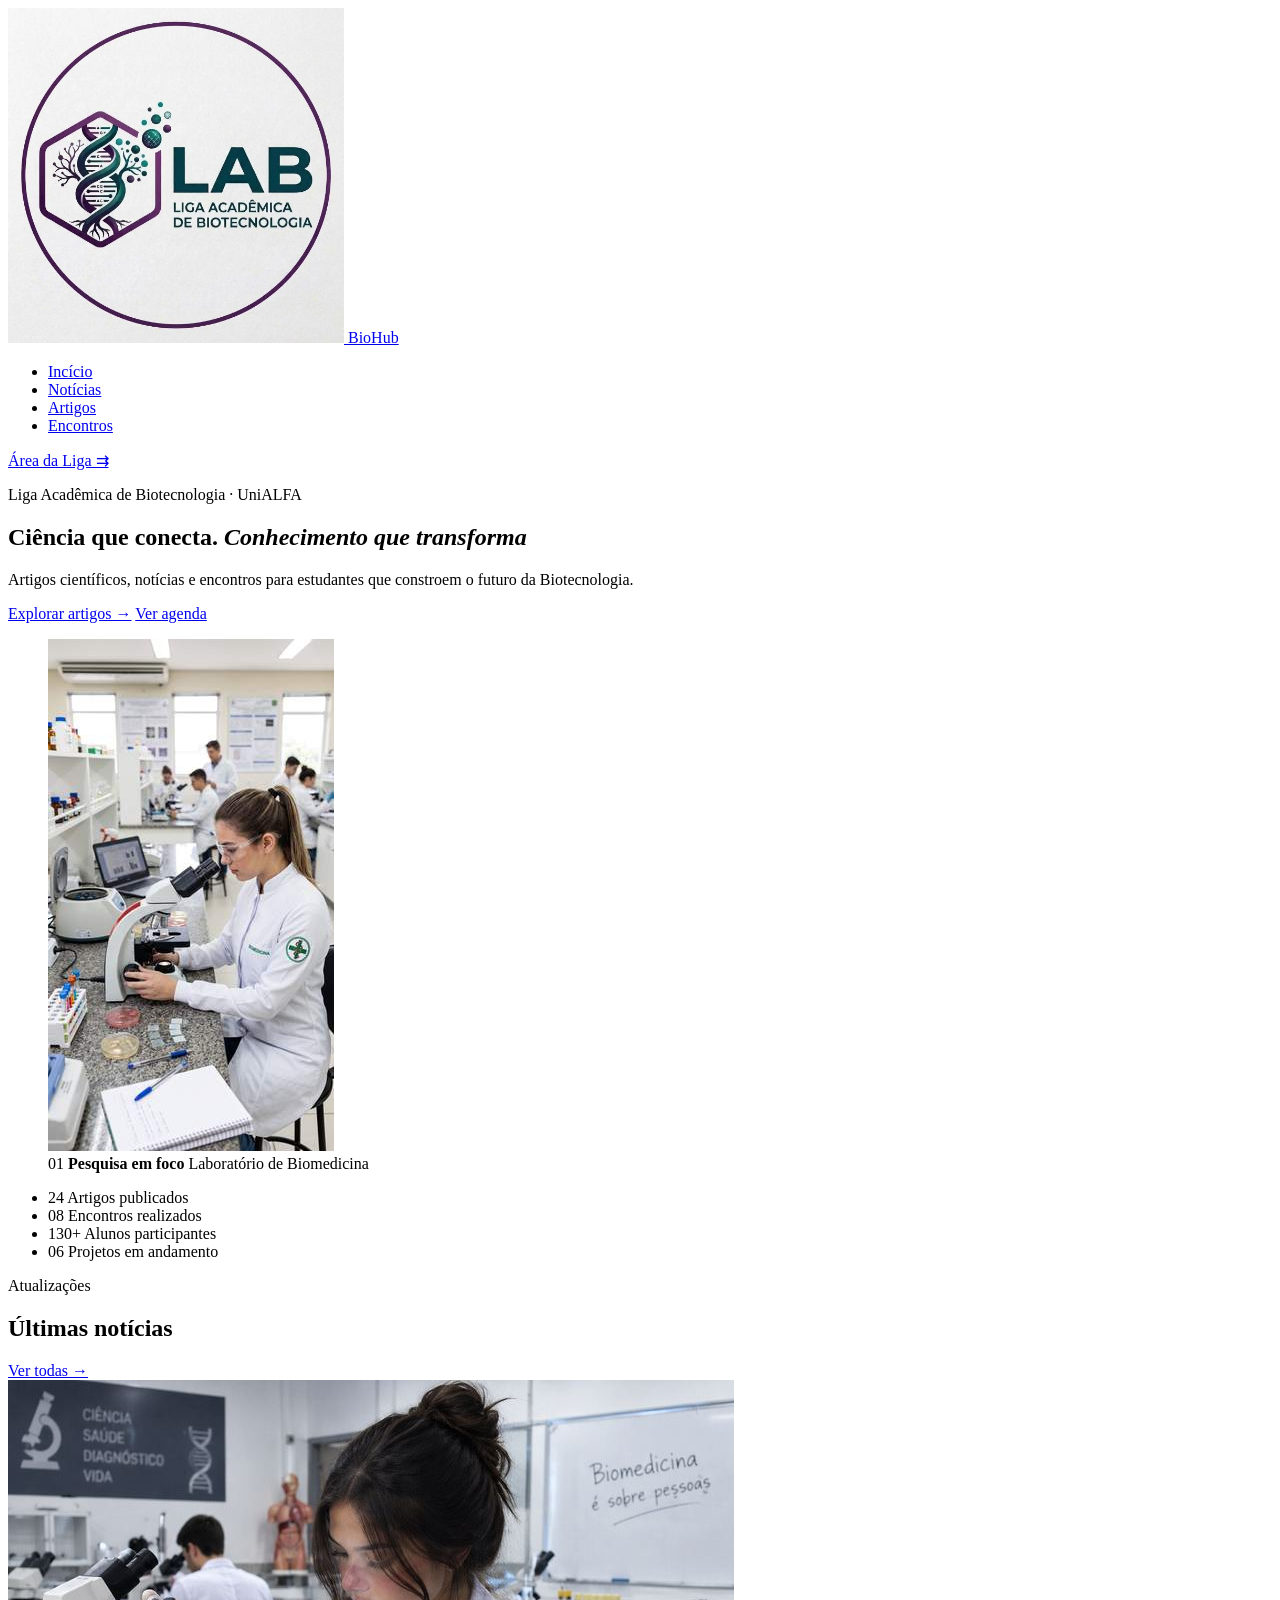
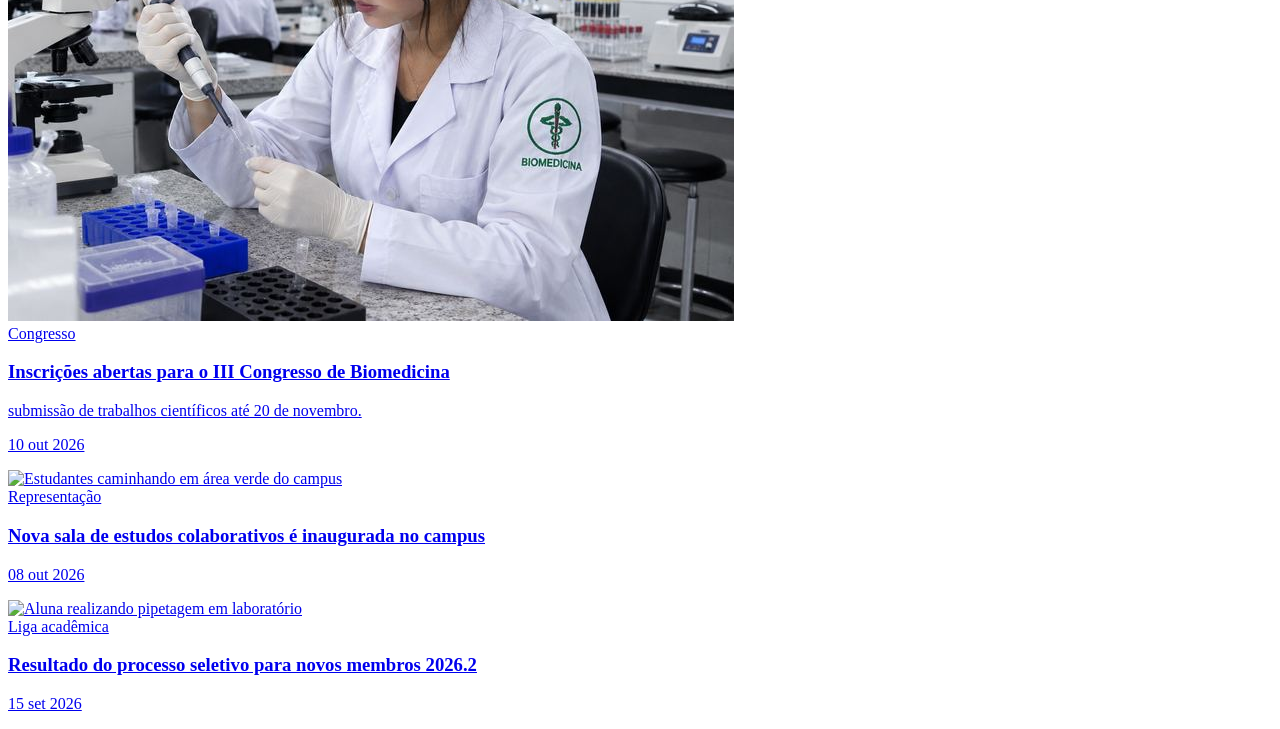
==== frontend/index.html @ 24682cbd "terceira section (seção notícias)" ====
<!DOCTYPE html>
<html lang="pt-BR">
<head>
    <meta charset="UTF-8">
    <meta name="viewport" content="width=device-width, initial-scale=1.0">
    <meta name="description" content="BioHub: artigos crientíficos, notícias e encontros da Liga Acadêmica de Biotecnologia da UniALFA">
    <title>BioHub - Liga Acadêmica de Biotecnologia</title>

    <link rel="preconnect" href="https://fonts.googleapis.com">
    <link rel="preconnect" href="https://fonts.gstatic.com" crossorigin>
    <link href="https://fonts.googleapis.com/css2?family=Fraunces:ital,opsz,wght@0,9..144,400;0,9..144,600;1,9..144,400&family=Inter:wght@400;500;600;700&display=swap" rel="stylesheet">

    <link rel="stylesheet" href="style.css">
</head>


<body>


    <header class="cabecalho">
        <a href="index.html" class="logo" aria-label="BioHub, ir para o início">
            <img src="img/Captura de tela 2026-10-21 160602.png" alt="" class="logo-img">
            <span class="logo-nome">BioHub</span>
        </a>

        <nav class="menu" aria-label="Menu principal">
            <ul>
                <li><a href="index.html" aria-current="page">Incício</a></li>
                <li><a href="notícias.html">Notícias</a></li>
                <li><a href="artigos.html">Artigos</a></li>
                <li><a href="encontros.html">Encontros</a></li>
            </ul>
        </nav>

        <a href="area-da-liga.html" class="botao-area-liga">Área da Liga &rrarr;</a>
    </header>

    <main>

        <section class="hero" id="inicio">

            <div class="hero-conteudo">
                <p class="etiqueta-topo">Liga Acadêmica de Biotecnologia &middot; UniALFA</p>

                <h1 class="titulo-principal">
                    Ciência que conecta.
                    <em>Conhecimento que transforma</em>
                </h1>

                <p class="texti-descritivo">
                    Artigos científicos, notícias e encontros para estudantes que constroem o futuro da Biotecnologia.
                </p>

                <div class="hero-botoes">
                    <a href="artigos.html" class="btn-primrio">Explorar artigos &rarr;</a>
                    <a href="encontros.html" class="btn-secundario">Ver agenda</a>
                </div>
            </div>

            <figure class="hero-imagem">
                <img src="img/menina_microscopio_reduzida.jpg" alt="Pesquisador de touca e jaleco observando uma amostra em um microscópio">

                <figcaption class="cartao flutuante">
                    <span class="numero">01</span>
                    <span class="textos-cartao">
                        <strong>Pesquisa em foco</strong>
                        <span>Laboratório de Biomedicina</span>
                    </span>
                </figcaption>
            </figure>
        </section>

        <section class="estatistcias" aria-label="A liga em números">
            <ul class="lista-estatisticas">
                <li class="estatistica">
                    <span class="estatistica-numero">24</span>
                    <span class="estatistica-rotulo">Artigos publicados</span>
                </li>
                <li class="estatistica">
                    <span class="estatistica-numero">08</span>
                    <span class="estatistica-rotulo">Encontros realizados</span>
                </li>
                <li class="estatistica">
                    <span class="estatistica-numero">130+</span>
                    <span class="estatistica-rotulo">Alunos participantes</span>
                </li>
                <li class="estatistica">
                    <span class="estatistica-numero">06</span>
                    <span class="estatistica-rotulo">Projetos em andamento</span>
                </li>
            </ul>
        </section>

        <section class="noticias" id="noticias" aria-labelledby="titulo-noticias">
            <div class="cabecalho-secao">
                <div>
                    <p class="sobretitulo">Atualizações</p>
                    <h2 id="titulo-noticias">Últimas notícias</h2>
                </div>
                <a href="notícias.html" class="link-secao">Ver todas &rarr;</a>
            </div>

            <div class="grid-noticias">

                <article class="cartao-noticia destaque">
                    <a href="notícias.html" class="cartao-noticia-link">
                        <img src="img/estudante_biomedicina_laboratorio_otimizada.jpg" alt="Estudantes reunidos em um auditório durante um congresso">
                        <div class="cartao-noticia-corpo">
                            <span class="categoria-congresso">Congresso</span>
                            <h3>Inscrições abertas para o III Congresso de Biomedicina</h3>
                            <p>submissão de trabalhos científicos até 20 de novembro.</p>
                            <p class="meta"><time datetime="2026-10-10">10 out 2026</time></p>
                        </div>
                    </a>
                </article>

                <article class="cartao-noticia">
                    <a href="noticias.html" class="cartao-noticia-link">
                        <img src="imagens/campus.jpg" alt="Estudantes caminhando em área verde do campus">
                        <div class="cartao-noticia-corpo">
                            <span class="categoria categoria-representacao">Representação</span>
                            <h3>Nova sala de estudos colaborativos é inaugurada no campus</h3>
                            <p class="meta"><time datetime="2026-10-08">08 out 2026</time></p>
                        </div>
                    </a>
                </article>

                <article class="cartao-noticia">
                    <a href="noticias.html" class="cartao-noticia-link">
                        <img src="imagens/pipetagem.jpg" alt="Aluna realizando pipetagem em laboratório">
                        <div class="cartao-noticia-corpo">
                            <span class="categoria categoria-liga">Liga acadêmica</span>
                            <h3>Resultado do processo seletivo para novos membros 2026.2</h3>
                            <p class="meta"><time datetime="2026-09-15">15 set 2026</time></p>
                        </div>
                    </a>
                </article>

            </div>
        </section>

        
    </main>
    
</body>
</html>
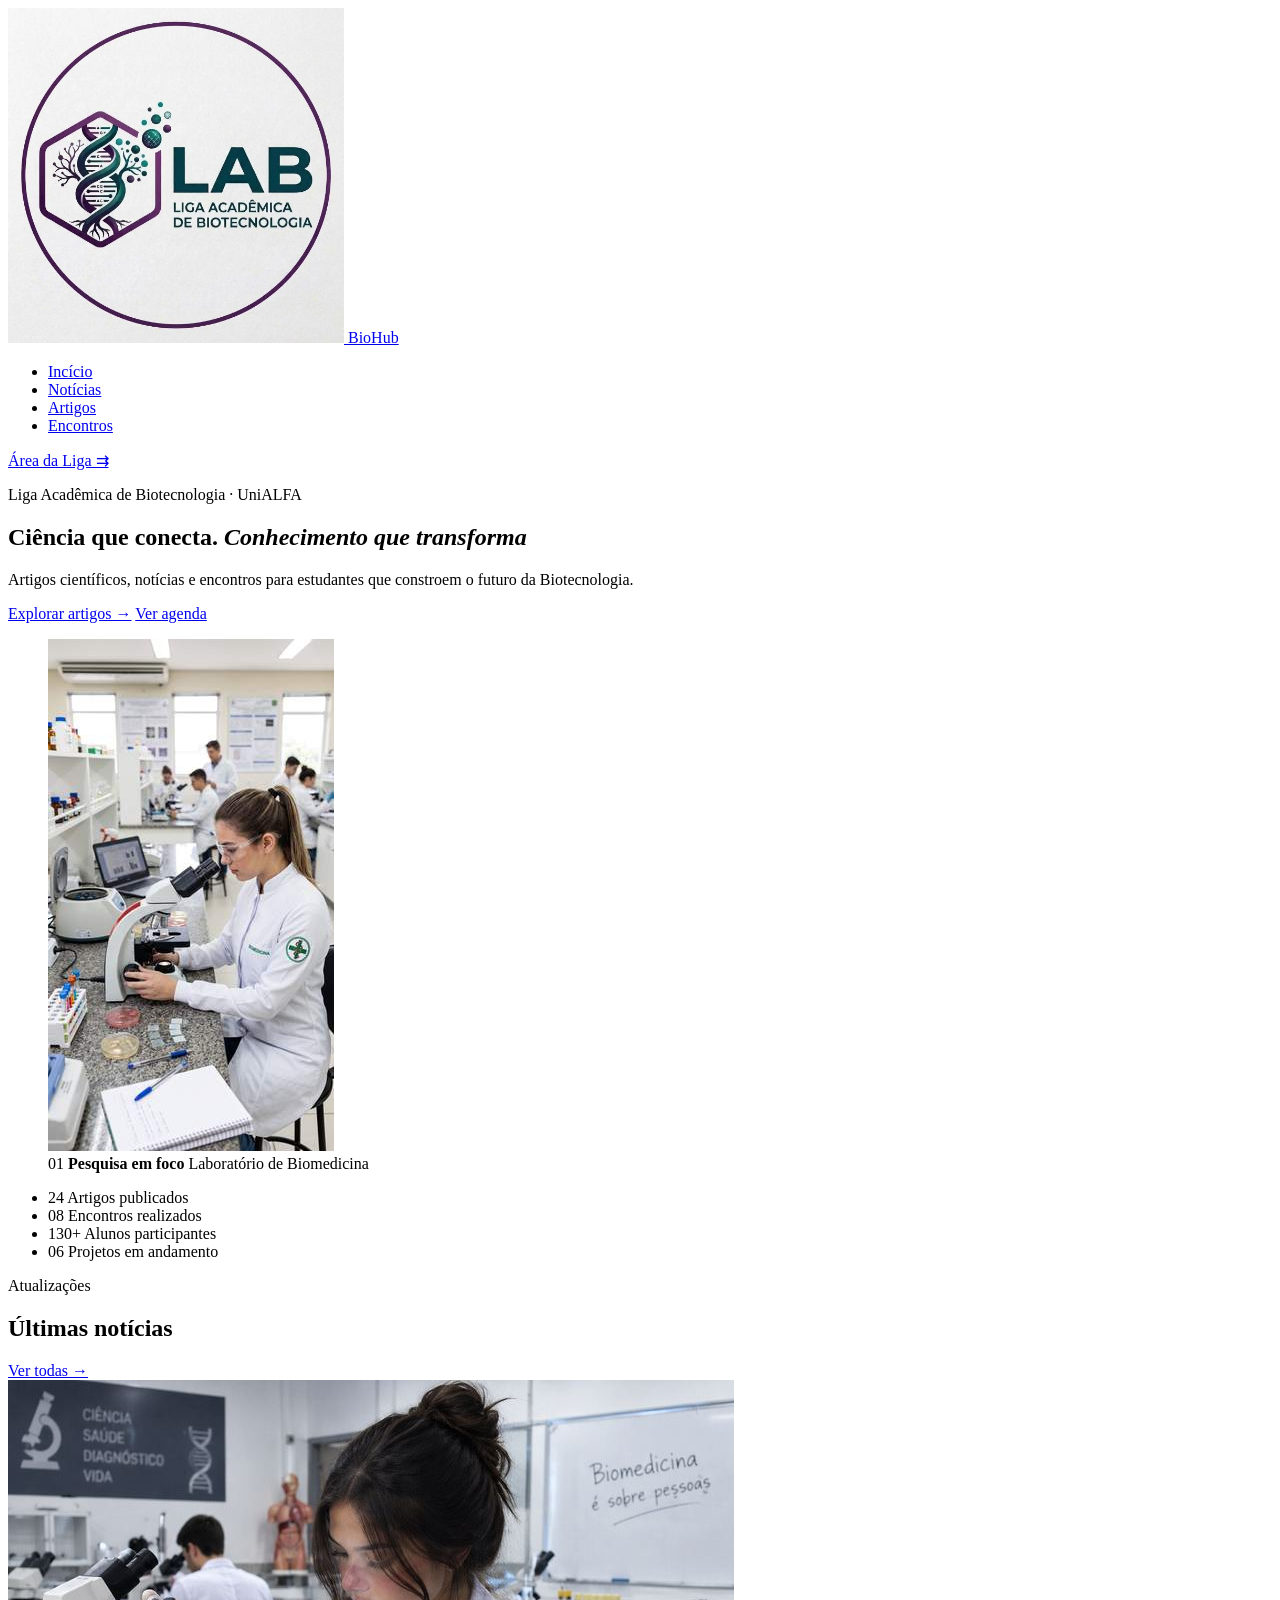
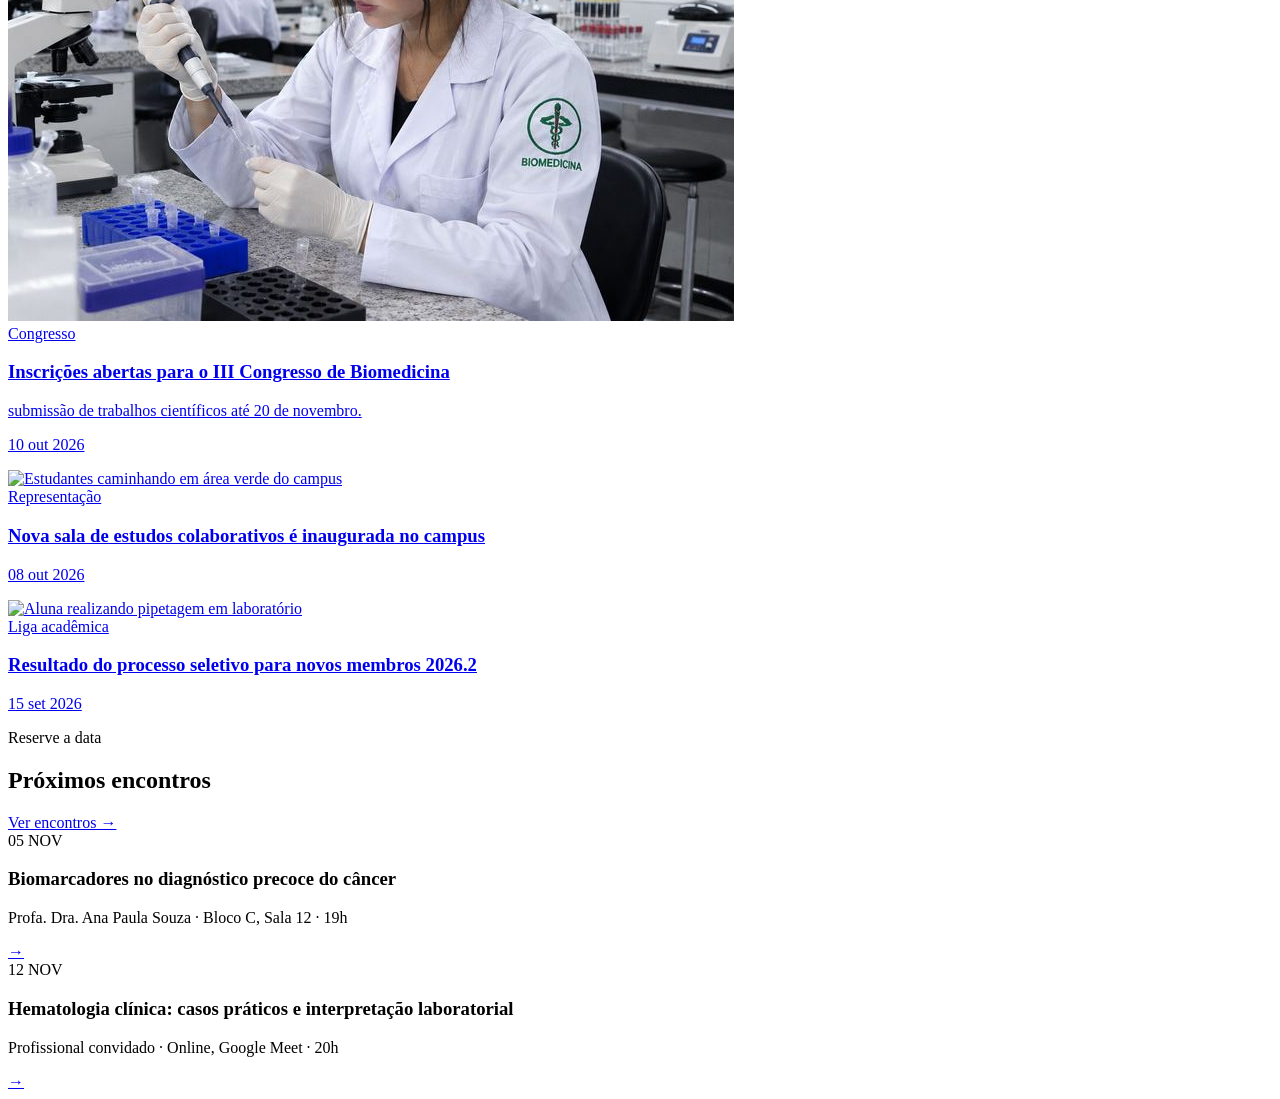
==== commit 6ffd99c7: "Quarta section (Encontros)" ====
--- a/frontend/index.html
+++ b/frontend/index.html
@@ -139,7 +139,43 @@
             </div>
         </section>
 
-        
+        <section class="encontros" id="encontros" aria-labelledby="titulo-encontros">
+            <div class="encontros-layout">
+
+                <div class="encontros-intro">
+                    <p class="sobretitulo">Reserve a data</p>
+                    <h2 id="titulo-encontros">Próximos encontros</h2>
+                    <a href="encontros.html" class="btn-claro">Ver encontros &rarr;</a>
+                </div>
+
+                <div class="lista-encontros">
+
+                    <article class="cartao-evento">
+                        <time datetime="2026-11-05" class="data-evento">
+                            <span class="dia">05</span>
+                            <span class="mes">NOV</span>
+                        </time>
+                        <div class="info-evento">
+                            <h3>Biomarcadores no diagnóstico precoce do câncer</h3>
+                            <p class="detalhes-evento">Profa. Dra. Ana Paula Souza &middot; Bloco C, Sala 12 &middot; 19h</p>
+                        </div>
+                        <a href="encontros.html" class="acao-evento" aria-label="Ver detalhes: Biomarcadores no diagnóstico precoce do câncer">&rarr;</a>
+                    </article>
+
+                    <article class="cartao-evento">
+                        <time class="data-evento" datetime="2026-11-12">
+                            <span class="dia">12</span>
+                            <span class="mes">NOV</span>
+                        </time>
+                        <div class="info-evento">
+                            <h3>Hematologia clínica: casos práticos e interpretação laboratorial</h3>
+                            <p class="detalhes-evento">Profissional convidado &middot; Online, Google Meet &middot; 20h</p>
+                        </div>
+                        <a href="encontros.html" class="acao-evento" aria-label="Ver detalhes: Hematologia clínica">&rarr;</a>
+                    </article>
+                </div>
+            </div>
+        </section>
     </main>
     
 </body>
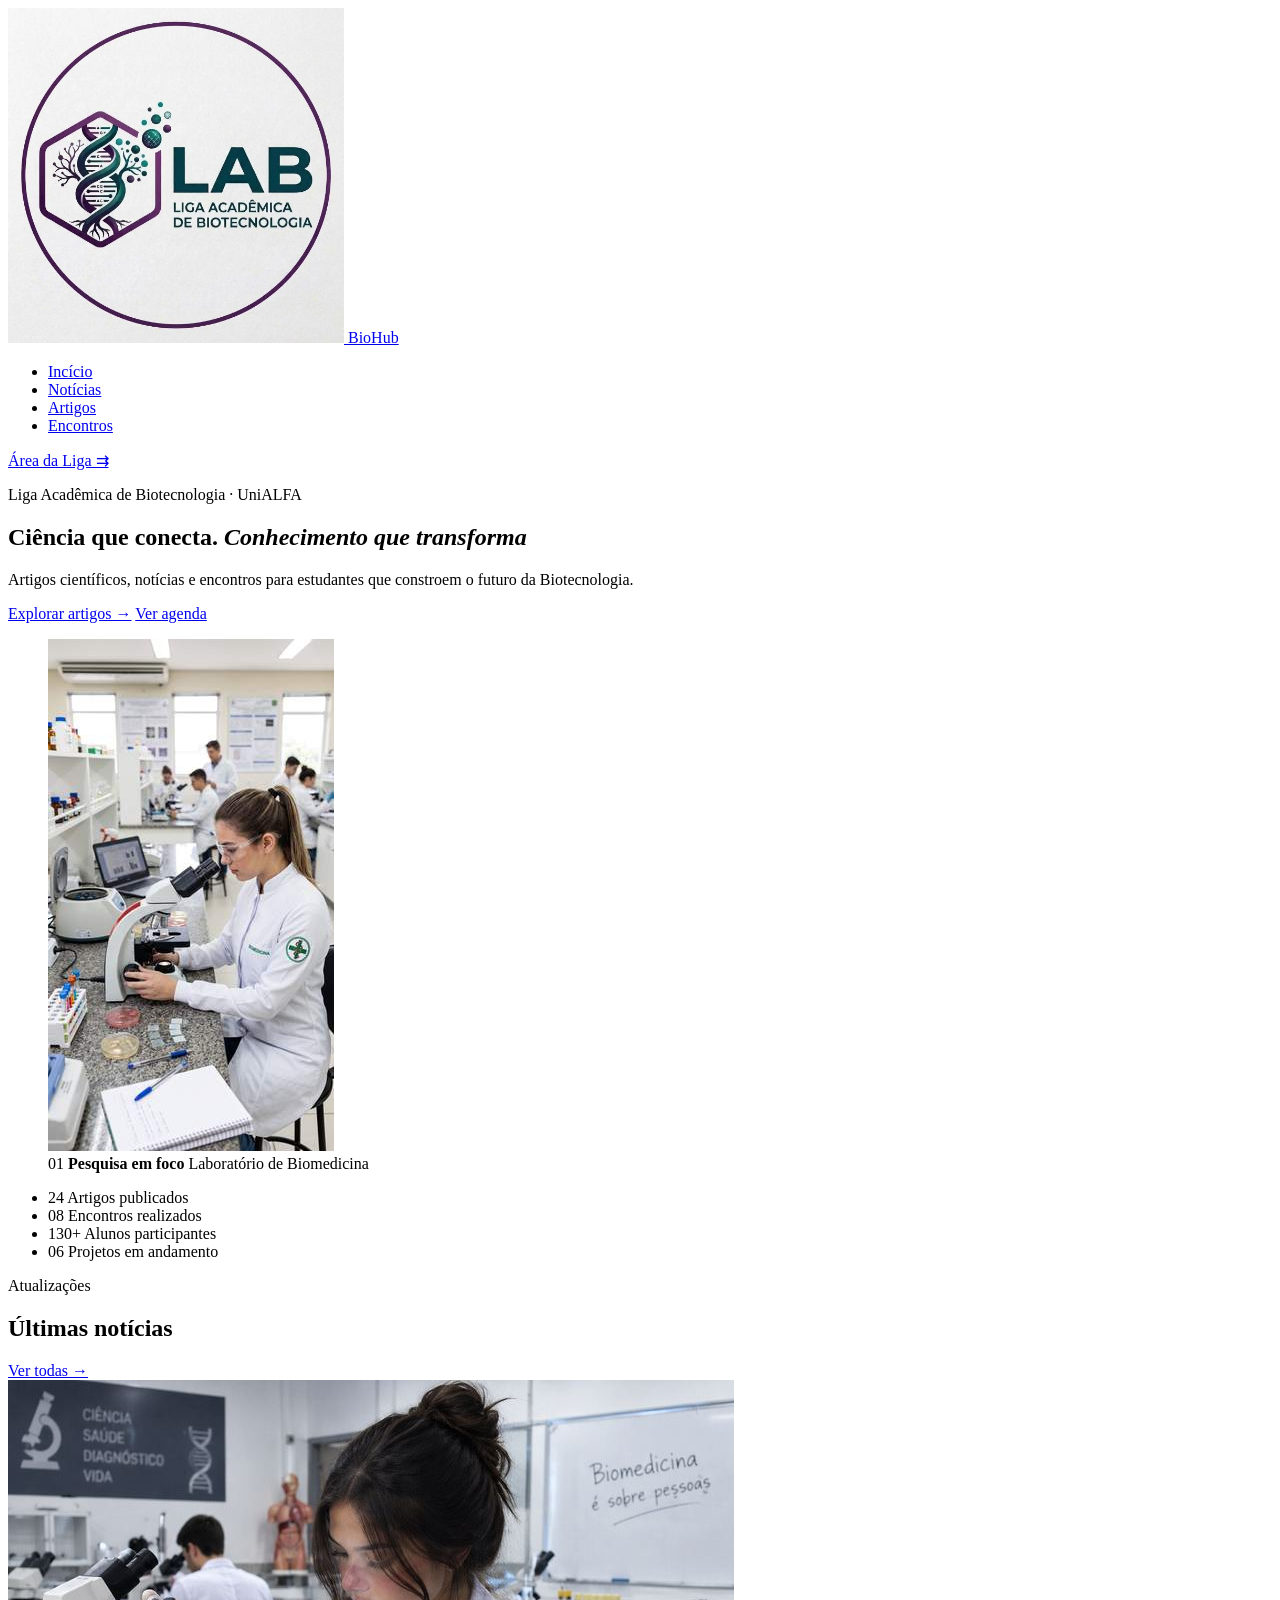
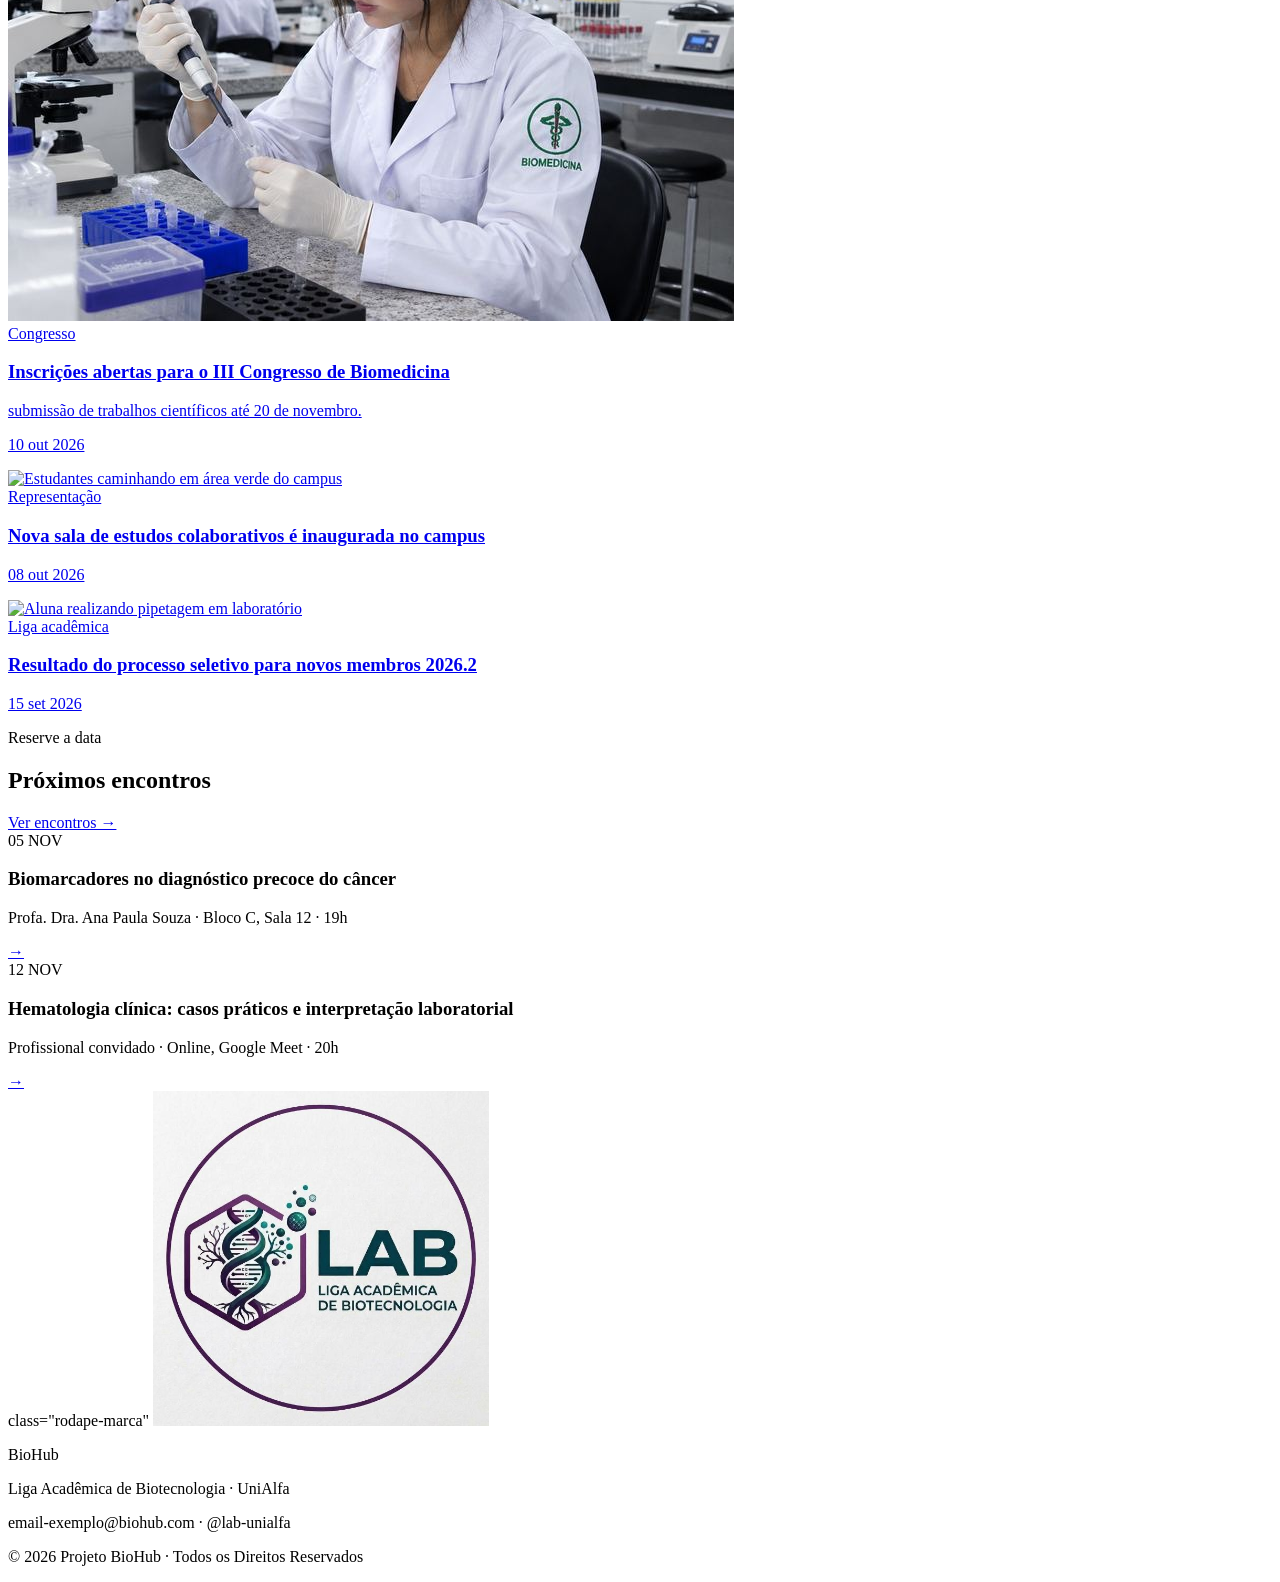
==== commit 231c54d6: "Rodapé" ====
--- a/frontend/index.html
+++ b/frontend/index.html
@@ -19,7 +19,7 @@
 
     <header class="cabecalho">
         <a href="index.html" class="logo" aria-label="BioHub, ir para o início">
-            <img src="img/Captura de tela 2026-10-21 160602.png" alt="" class="logo-img">
+            <img src="img/Logo BioHub.png" alt="" class="logo-img">
             <span class="logo-nome">BioHub</span>
         </a>
 
@@ -178,5 +178,18 @@
         </section>
     </main>
     
+    <footer class="rodape">
+            <div>
+                class="rodape-marca"
+                <img src="img/Logo BioHub.png" alt="Logo da Liga Acadêmica de Biotecnologia" class="rodape-logo">
+                <div>
+                    <p class="rodape-titulo">BioHub</p>
+                    <p>Liga Acadêmica de Biotecnologia &middot; UniAlfa</p>
+                    <p>email-exemplo@biohub.com &middot; @lab-unialfa</p>
+                </div>
+            </div>
+
+            <p class="direitos">&copy; 2026 Projeto BioHub &middot; Todos os Direitos Reservados</p>
+    </footer>
 </body>
 </html>
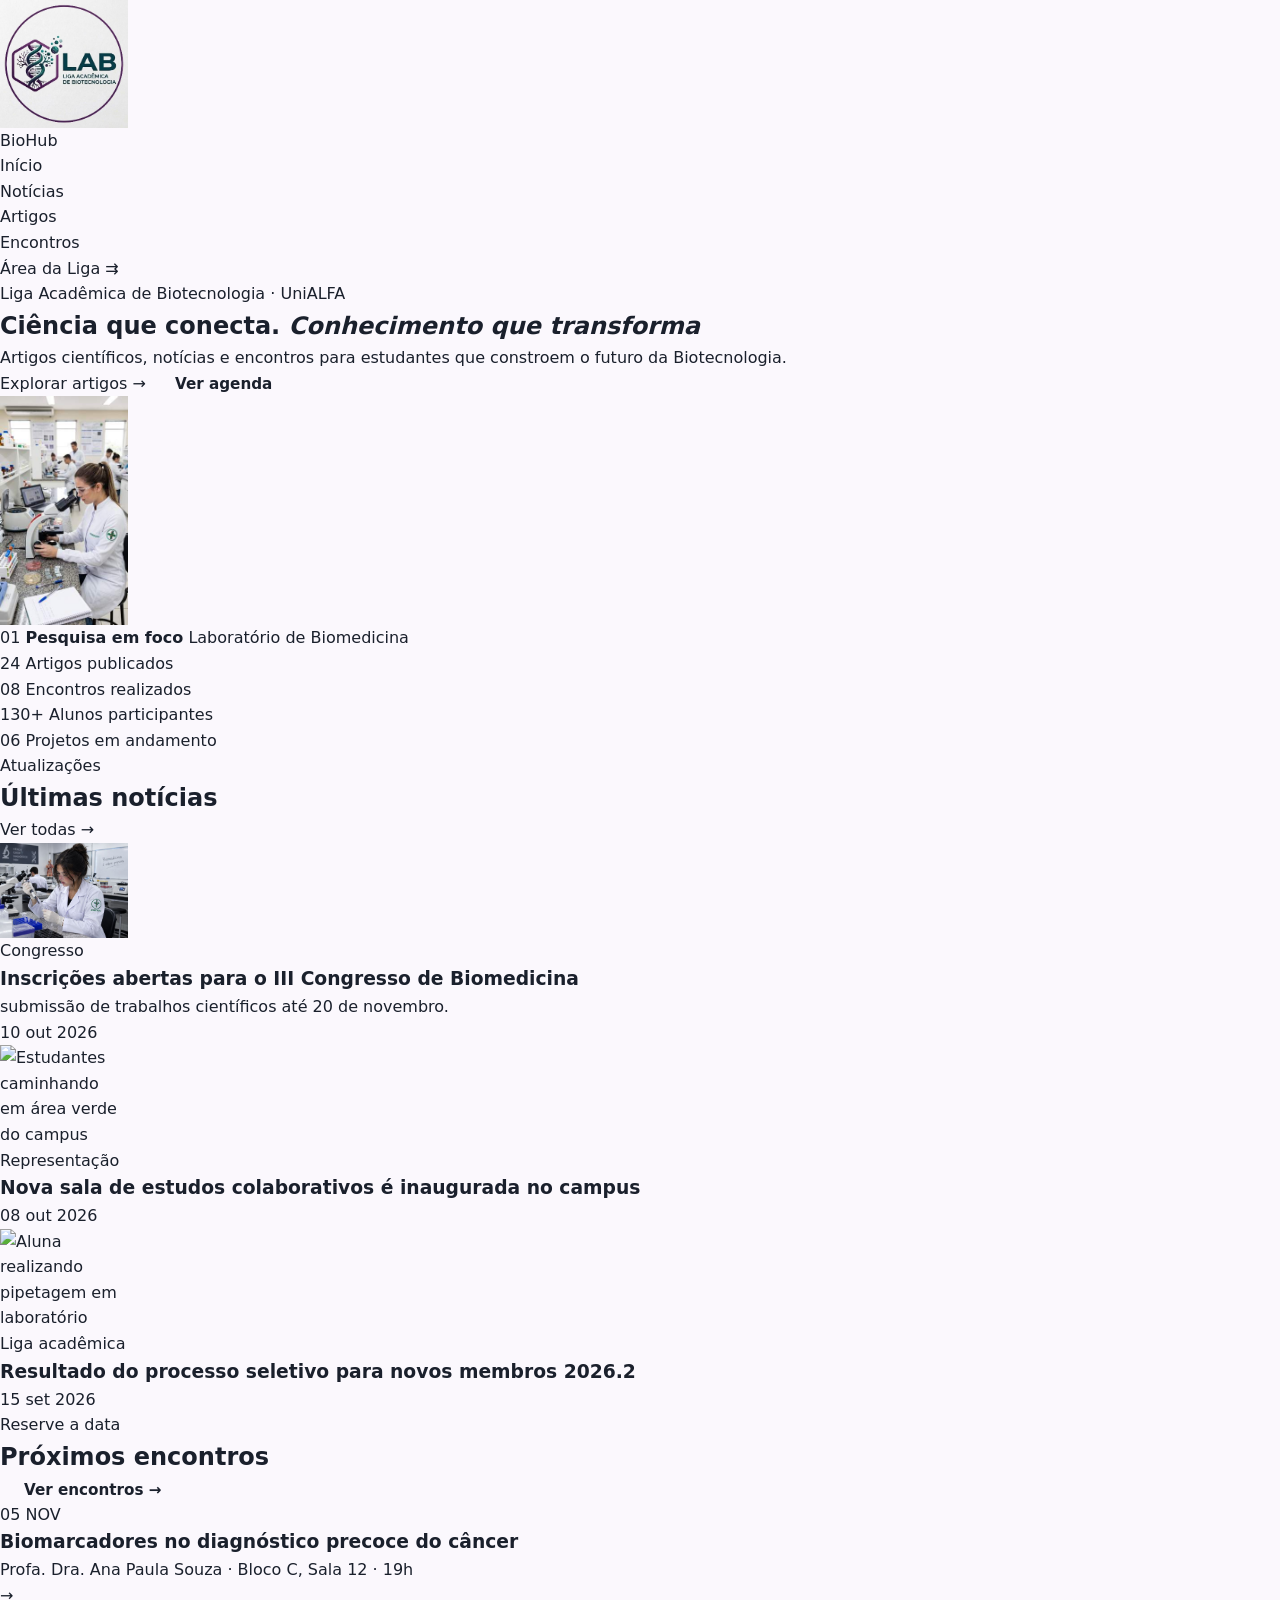
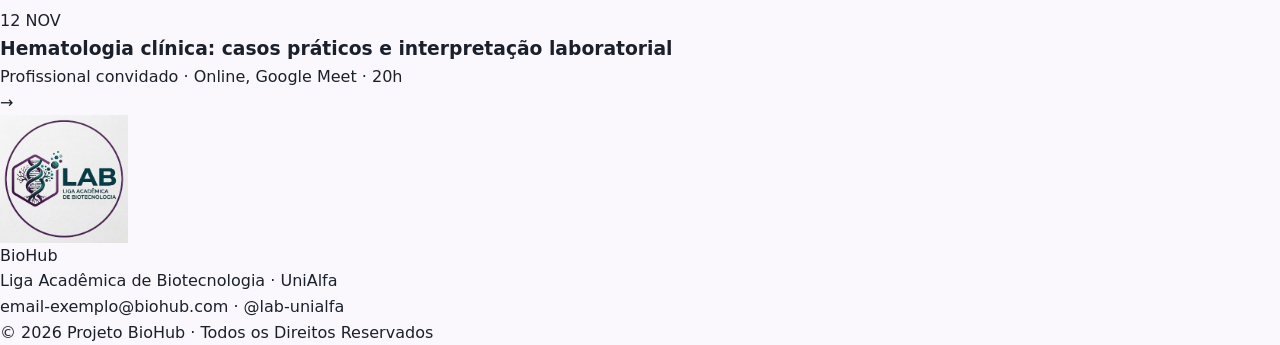
==== commit 2e797c46: "estrutura inicial-css" ====
--- a/frontend/index.html
+++ b/frontend/index.html
@@ -10,7 +10,7 @@
     <link rel="preconnect" href="https://fonts.gstatic.com" crossorigin>
     <link href="https://fonts.googleapis.com/css2?family=Fraunces:ital,opsz,wght@0,9..144,400;0,9..144,600;1,9..144,400&family=Inter:wght@400;500;600;700&display=swap" rel="stylesheet">
 
-    <link rel="stylesheet" href="style.css">
+    <link rel="stylesheet" href="css/style.css">
 </head>
 
 
@@ -25,7 +25,7 @@
 
         <nav class="menu" aria-label="Menu principal">
             <ul>
-                <li><a href="index.html" aria-current="page">Incício</a></li>
+                <li><a href="index.html" aria-current="page">Início</a></li>
                 <li><a href="notícias.html">Notícias</a></li>
                 <li><a href="artigos.html">Artigos</a></li>
                 <li><a href="encontros.html">Encontros</a></li>
@@ -70,7 +70,7 @@
             </figure>
         </section>
 
-        <section class="estatistcias" aria-label="A liga em números">
+        <section class="estatisticas" aria-label="A liga em números">
             <ul class="lista-estatisticas">
                 <li class="estatistica">
                     <span class="estatistica-numero">24</span>
@@ -179,8 +179,7 @@
     </main>
     
     <footer class="rodape">
-            <div>
-                class="rodape-marca"
+            <div class="rodape-marca">
                 <img src="img/Logo BioHub.png" alt="Logo da Liga Acadêmica de Biotecnologia" class="rodape-logo">
                 <div>
                     <p class="rodape-titulo">BioHub</p>
--- a/frontend/css/style.css
+++ b/frontend/css/style.css
@@ -0,0 +1,101 @@
+:root {
+    --lilas-rosa: #FBCBF2;
+    --lilas-etiqueta: #DBB8E3;
+    --lilas-suave: #E9D7FA;
+    --lilas-acinzentado: #C1BBE3;
+    --lavanda-suave: #CFD2FF;
+
+    --verde-medio: #216651;
+    --verde-hover: #3E9278;
+    --verde-menta: #74BAA0;
+    --verde-claro: #B8D8C0;
+    --verde-suave: #D0E0D3;
+    --verde-hero: #022E2D;
+    --verde-manguezal: #005856;
+
+    --roxo-profundo: #3C0145;
+    --roxo-escuro: #341539;
+    --roxo-medio: #673165;
+
+    --fundo-pagina: #FBF8FD;
+    --nevoa-lilas: #F6EFFB;
+    --nevoa-verde: #EEF4F0;
+
+    --texto-escuro: #1A202C;
+    --texto-suave: #4A5568;
+    --branco: #FFFFFF;
+
+    --fonte-principal: 'Inter', system-ui, -apple-system, 'Segoe UI', sans-serif;
+    --fonte-titulo: 'Fraunces', Georgia, 'Times New Roman', serif;
+
+    --largura-max: 1200px;
+    --margem-lateral: max(1.5rem, calc((100% - var(--largura-max)) / 2));
+    --raio-cartao: 20px;
+    --raio-painel: 28px;
+    --sombra-cartao: 0 14px 30px rgba(52, 21, 57, 0.14);
+}
+
+* {
+    margin: 0;
+    padding: 0;
+    box-sizing: border-box;
+}
+
+html {
+    scroll-behavior:smooth;
+    scroll-padding-top: 6rem;
+}
+
+body {
+    font-family: var(--fonte-principal);
+    background-color: var(--fundo-pagina);
+    color: var(--texto-escuro);
+    line-height: 1.6;
+}
+
+a {
+    color: inherit;
+    text-decoration: none;
+}
+
+ul {
+    list-style: none;
+}
+
+img {
+    display: block;
+    max-width: 10%;
+    height: auto;
+}
+
+a:focus-visible {
+    outline: 3px solid var(--roxo-medio);
+    outline-offset: 3px;
+    border-radius: 8px;
+}
+
+@media (prefers-reduced-motion: reduce) {
+    html {scroll-behavior: auto;}
+    * { transition: none !important}
+}
+
+.btn-primario,
+.btn-secundario,
+.btn-claro {
+    display:inline block;
+    padding: 0.85rem 1.5rem;
+    border-radius: 999px;
+    font-size: 0.95rem;
+    font-weight: 600;
+    transition: background-color 0.2s ease, color 0.2s easem transform 0.2 ease;
+}
+
+.btn-primario {
+    background-color: var(--roxo-medio);
+    color: var(--branco);
+}
+
+.btn-primario:hover {
+    background-color: var(--roxo-escuro);
+    transform: translateY(-2px);
+}
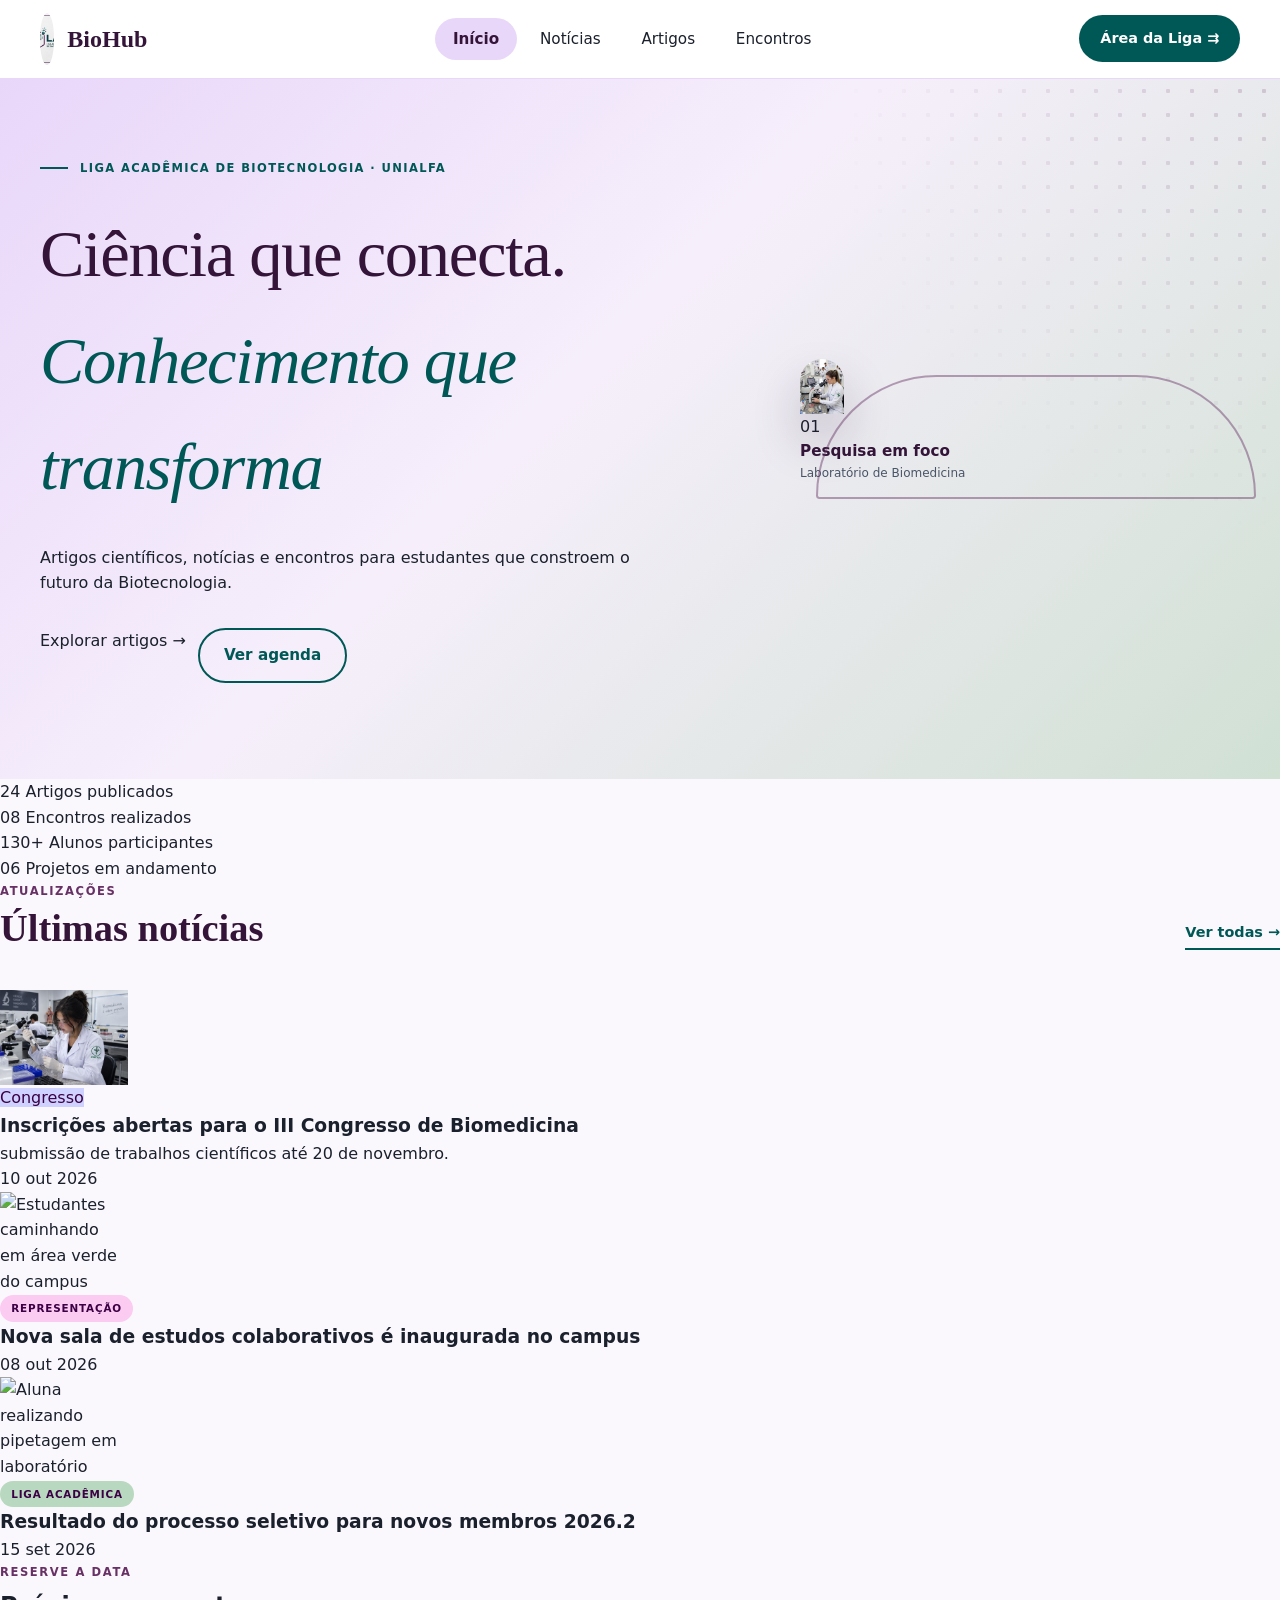
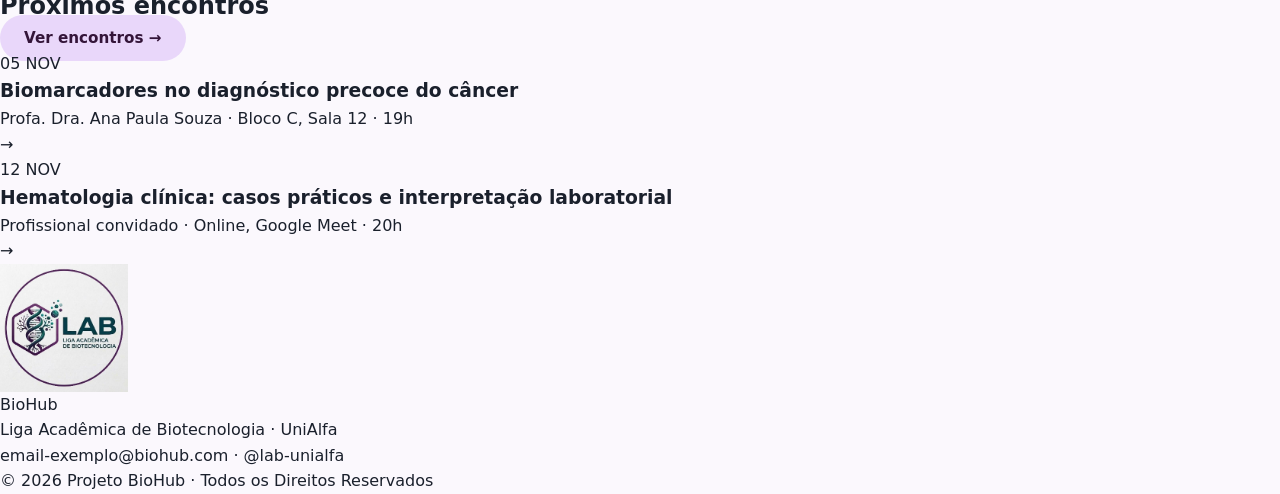
==== commit c8c2e056: "arrumei o "br"" ====
--- a/frontend/index.html
+++ b/frontend/index.html
@@ -1,5 +1,5 @@
 <!DOCTYPE html>
-<html lang="pt-BR">
+<html lang="pt-br">
 <head>
     <meta charset="UTF-8">
     <meta name="viewport" content="width=device-width, initial-scale=1.0">
--- a/frontend/css/style.css
+++ b/frontend/css/style.css
@@ -98,4 +98,315 @@
 .btn-primario:hover {
     background-color: var(--roxo-escuro);
     transform: translateY(-2px);
+}
+
+.btn-secundario {
+    border: 2px solid var(--verde-manguezal);
+    color: var(--verde-manguezal);
+}
+
+.btn-secundario:hover {
+    background-color: var(--verde-manguezal);
+    color: var(branco);
+    transform: translateY(-2px);
+}
+
+.btn-claro {
+    background-color: var(--lilas-suave);
+    color: var(--roxo-escuro);
+}
+
+.btn-claro:hover {
+    background-color: var(--branco);
+    transform: translateY(-2px);
+}
+
+.cabecalho-secao {
+    display: flex;
+    justify-content: space-between;
+    align-items: flex-end;
+    gap: 1rem;
+    margin-bottom: 2.5rem;
+}
+
+.sobretitulo {
+    margin-bottom: 0.35rem;
+    font-size: 0.72rem;
+    font-weight: 700;
+    letter-spacing: 0.14em;
+    text-transform: uppercase;
+    color: var(--roxo-medio);
+}
+
+.cabecalho-secao h2 {
+    font-family: var(--fonte-titulo);
+    font-size: clamp(1.8rem, 3vw, 2.4rem);
+    font-weight: 600;
+    line-height: 1.15;
+    color: var(--roxo-escuro);
+}
+
+.link-secao {
+    padding-bottom: 0.25rem;
+    border-bottom: 2px solid var(--verde-manguezal);
+    font-size: 0.9rem;
+    font-weight: 600;
+    white-space: nowrap;
+    color: var(--verde-manguezal);
+    transition: color 0.2s ease, border-color 0.2s ease;
+}
+
+.link-secao:hover {
+    color: var(--verde-hover);
+    border-color: var(--verde-hover);
+}
+
+
+.categoria {
+    align-self: flex-start;
+    display: inline-block;
+    padding: 0.3rem 0.7rem;
+    border-radius: 999px;
+    font-size: 0.65rem;
+    font-weight: 700;
+    letter-spacing: 0.08em;
+    text-transform: uppercase;
+}
+
+.categoria-liga {
+    background-color: var(--verde-claro);
+    color: var(--roxo-profundo);
+}
+
+.categoria-congresso {
+    background-color: var(--lavanda-suave);
+    color: var(--roxo-profundo);
+}
+
+.categoria-representacao {
+    background-color: var(--lilas-rosa);
+    color: var(--roxo-profundo);
+}
+
+
+.cabecalho {
+    position: sticky;
+    top: 0;
+    z-index: 100;
+    display: flex;
+    justify-content: space-between;
+    align-items: center;
+    gap: 1.5rem;
+    padding: 0.8rem var(--margem-lateral);
+    background-color: rgba(255, 255, 255, 0.92);
+    backdrop-filter: blur(8px);
+    border-bottom: 1px solid var(--lilas-suave);
+}
+
+.logo {
+    display: flex;
+    align-items: center;
+    gap: 0.8rem;
+}
+
+.logo-img {
+    width: 52px;
+    height: 52px;
+    border-radius: 50%;
+    object-fit: cover;
+}
+
+.logo-nome {
+    font-family: var(--fonte-titulo);
+    font-size: 1.5rem;
+    font-weight: 600;
+    color: var(--roxo-escuro);
+}
+
+.menu ul {
+    display: flex;
+    gap: 0.35rem;
+}
+
+.menu a {
+    display: block;
+    padding: 0.55rem 1.1rem;
+    border-radius: 999px;
+    font-size: 0.95rem;
+    font-weight: 500;
+    color: var(--texto-escuro);
+    transition: background-color 0.2s ease, color 0.2s ease;
+}
+
+
+.menu a[aria-current="page"] {
+    background-color: var(--lilas-suave);
+    color: var(--roxo-escuro);
+    font-weight: 600;
+}
+
+.botao-area-liga {
+    padding: 0.75rem 1.3rem;
+    border-radius: 999px;
+    background-color: var(--verde-manguezal);
+    font-size: 0.9rem;
+    font-weight: 600;
+    white-space: nowrap;
+    color: var(--branco);
+    transition: background-color 0.2s eas, transform 0.2 ease;
+}
+
+.botao-area-liga:hover {
+    background-color: var(--verde-medio);
+    transform: translateY(-1px);
+}
+
+.hero   {
+    position: relative;
+    overflow: hidden;
+    display: grid;
+    grid-template-columns: 1.1fr 0.9fr;
+    gap: 3rem;
+    align-items: center;
+    padding: 5rem var(--margem-lateral) 6rem;
+    background: linear-gradient(135deg, var(--lilas-suave) 0%, var(--nevoa-lilas) 45%, var(--verde-suave) 100%);
+}
+
+.hero::before {
+    content: "";
+    position: absolute;
+    top: 0;
+    right: 0;
+    width: 460px;
+    height: 460px;
+    background-image: radial-gradient(var(--roxo-medio) 2px, transparent 2.5px);
+    background-size: 24px 24px;
+    opacity: 0.2;
+    -webkit-mask-image: radial-gradient(circle at top right, #000 0%, transparent 70%);
+    mask-image: radial-gradient(circle at top right, #000 0%, transparent 70%);
+    pointer-events: none;
+}
+
+
+.hero > * {
+    position: relative;
+    z-index: 1;
+}
+
+.hero-conteudo {
+    display: flex;
+    flex-direction: column;
+    gap: 1.5rem;
+}
+
+.etiqueta-topo {
+    display: flex;
+    align-items: center;
+    gap: 0.75rem;
+    font-size: 0.72rem;
+    font-weight: 700;
+    letter-spacing: 0.12em;
+    text-transform: uppercase;
+    color: var(--verde-manguezal);
+}
+
+.etiqueta-topo::before {
+    content: "";
+    width: 28px;
+    height: 2px;
+    background-color: var(--verde-manguezal);
+}
+
+.titulo-principal {
+    font-family: var(--fonte-titulo);
+    font-size: clamp(2.5rem, 5.2vw, 4.2rem);
+    font-weight: 600;
+    font-weight: 1.05;
+    letter-spacing: -0.02em;
+    color: var(--roxo-escuro);
+}
+
+.titulo-principal em {
+    display: block;
+    font-style: italic;
+    font-weight: 400;
+    color: var(--verde-manguezal);
+}
+
+.texto-descritivo {
+    max-width: 34rem;
+    font-size: 1.1rem;
+    color: var(--texto-suave)
+}
+
+.hero-botoes {
+    display: flex;
+    flex-wrap: wrap;
+    gap: 0.75rem;
+    margin-top: 0.5rem;
+}
+
+
+.hero-imagem {
+    position: relative;
+    justify-self: end;
+    width: min(100%, 440px);
+    margin: 0;
+}
+
+.hero-imagem::before {
+    content: "";
+    position: absolute;
+    inset: 0;
+    border: 2px solid var(--roxo-medio);
+    border-radius: 999px 999px 28px 28px;
+    opacity: 0.45;
+    transform: translate(16px, 16px);
+}
+
+.hero-imagem img {
+    position: relative;
+    z-index: 1;
+    width: 100%;
+    aspect-ratio: 4 / 5;
+    object-fit: cover;
+    border-radius: 999px 999px 28px 28px;
+    background-color: var(--verde-manguezal);
+    box-shadow: 0 24px 48px rgba(52, 21, 57, 0.22);
+}
+
+
+.cartao-flutuante {
+    position: absolute;
+    z-index: 2;
+    left: -2.5rem;
+    bottom: 2.5rem;
+    display: flex;
+    align-items: center;
+    gap: 0.9rem;
+    padding: 0.9rem 1.2rem;
+    border-radius: 16px;
+    background-color: var(--branco);
+    box-shadow: var(--sombra-cartao);
+}
+
+.cartao-flutuante .numero {
+    padding-right: 0.9rem;
+    border-right: 1px solid var(--lilas-etiqueta);
+    font-family: var(--fonte-titulo);
+    font-size: 1.8rem;
+    line-height: 1;
+    color: var(--roxo-medio);
+}
+
+.textos-cartao {
+    display: flex;
+    flex-direction: column;
+    font-size: 0.75rem;
+    color: var(--texto-suave);
+}
+
+.textos-cartao strong {
+    font-size: 0.95rem;
+    color: var(--roxo-escuro);
 }
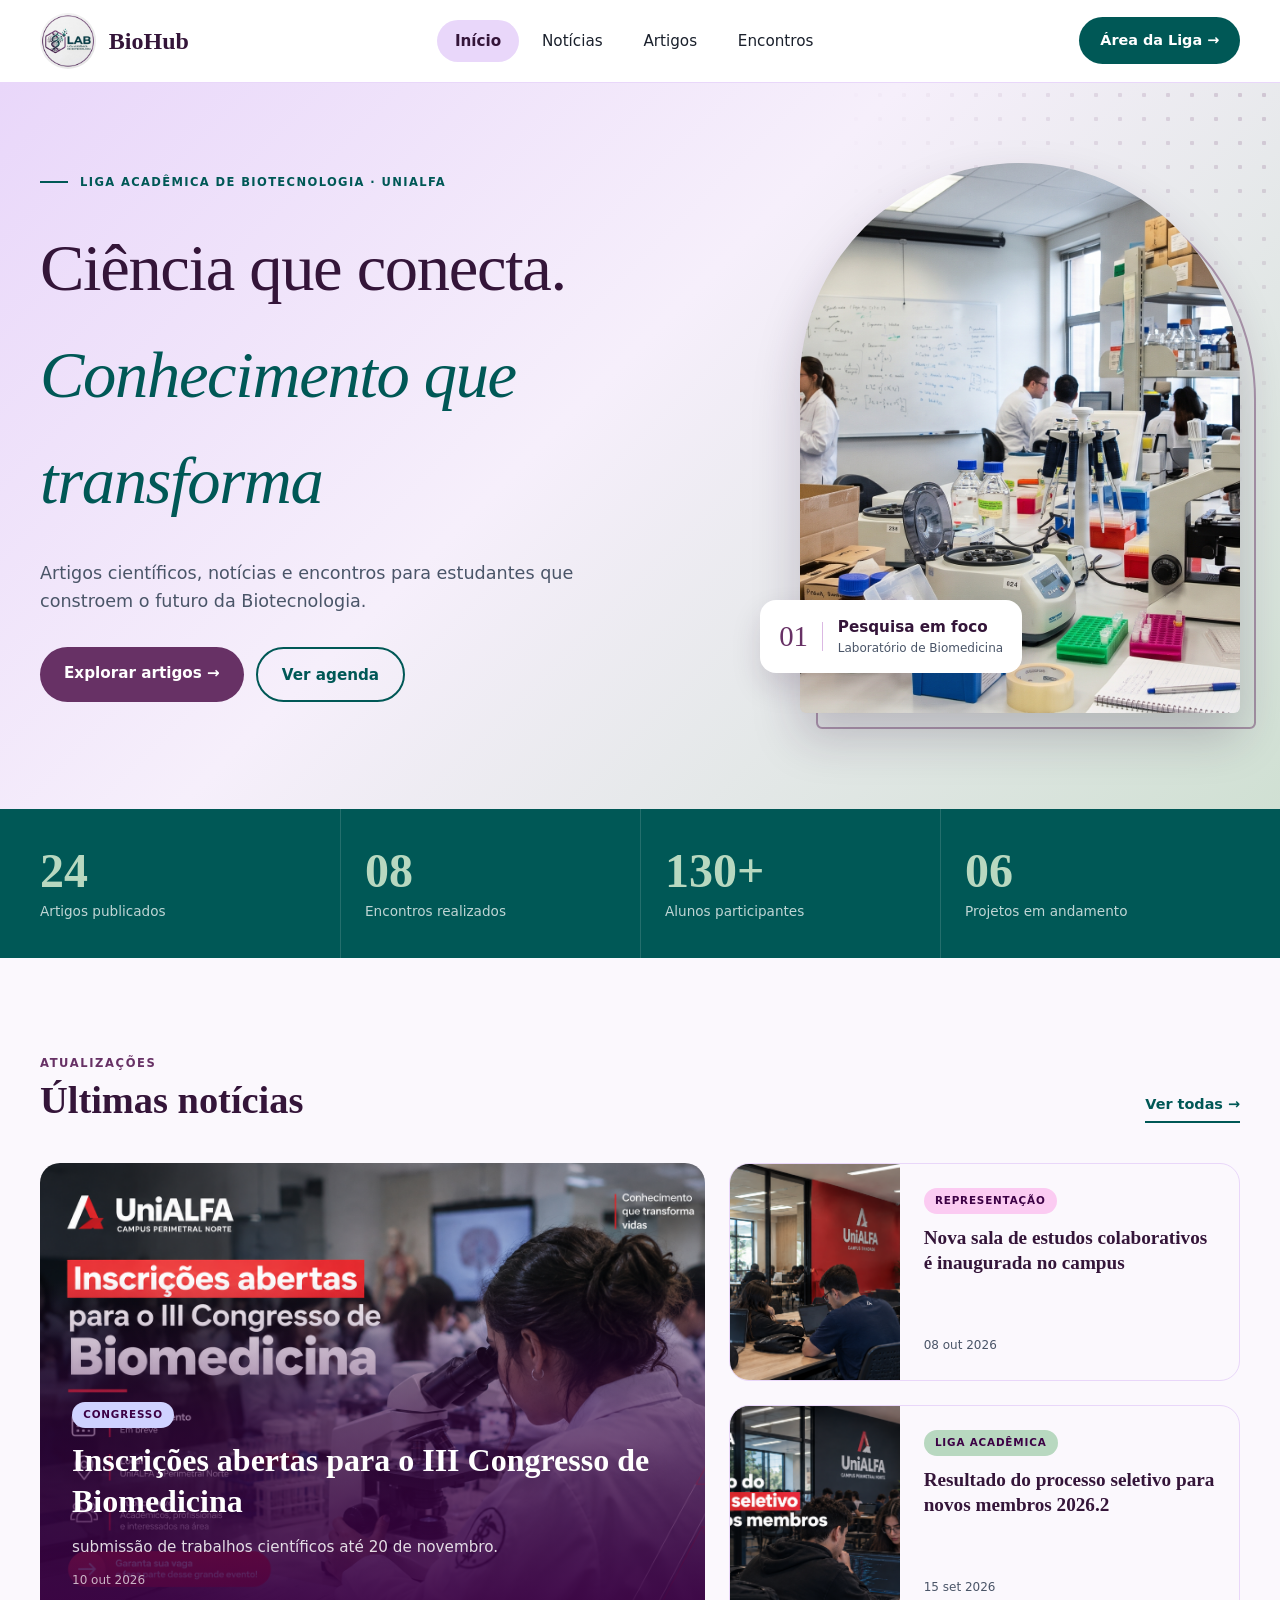
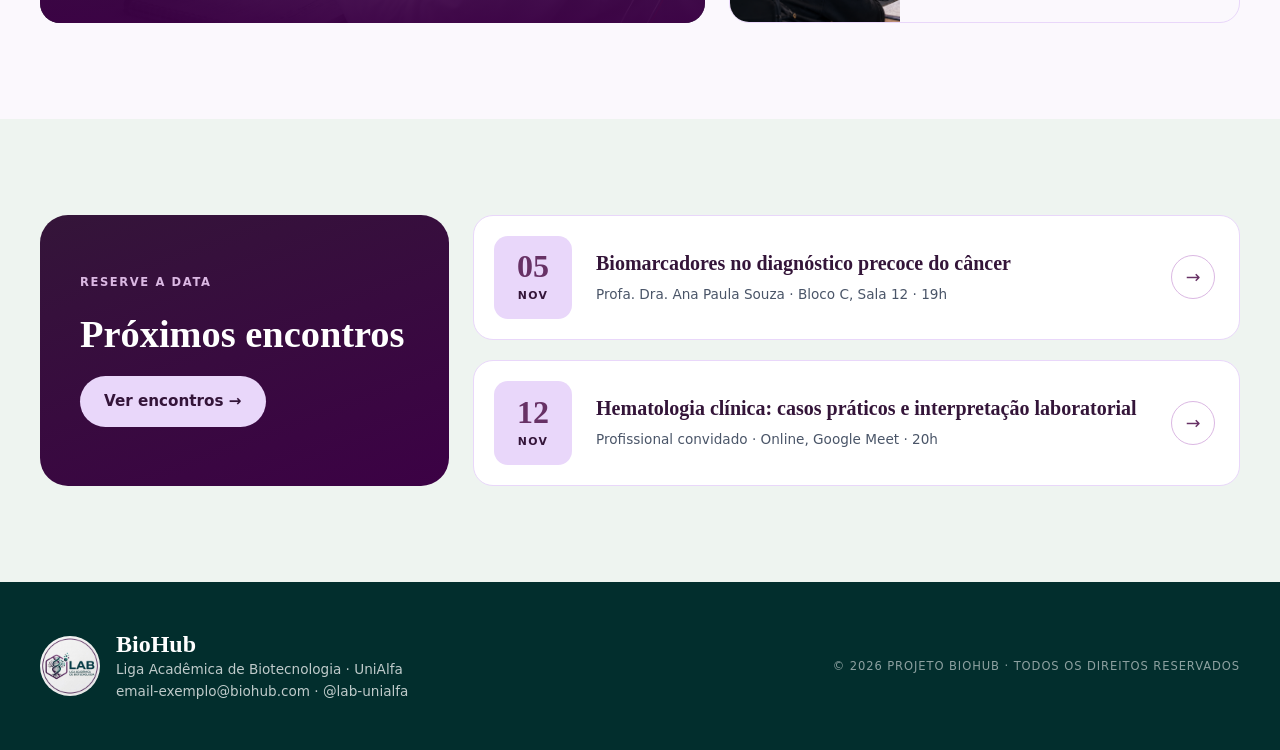
==== commit 7fb3034d: "erros e ajustes" ====
--- a/frontend/index.html
+++ b/frontend/index.html
@@ -3,7 +3,7 @@
 <head>
     <meta charset="UTF-8">
     <meta name="viewport" content="width=device-width, initial-scale=1.0">
-    <meta name="description" content="BioHub: artigos crientíficos, notícias e encontros da Liga Acadêmica de Biotecnologia da UniALFA">
+    <meta name="description" content="BioHub: artigos científicos, notícias e encontros da Liga Acadêmica de Biotecnologia da UniALFA">
     <title>BioHub - Liga Acadêmica de Biotecnologia</title>
 
     <link rel="preconnect" href="https://fonts.googleapis.com">
@@ -19,20 +19,20 @@
 
     <header class="cabecalho">
         <a href="index.html" class="logo" aria-label="BioHub, ir para o início">
-            <img src="img/Logo BioHub.png" alt="" class="logo-img">
+            <img src="img/Logo Oficial - BioHub.jpeg" alt="" class="logo-img">
             <span class="logo-nome">BioHub</span>
         </a>
 
         <nav class="menu" aria-label="Menu principal">
             <ul>
                 <li><a href="index.html" aria-current="page">Início</a></li>
-                <li><a href="notícias.html">Notícias</a></li>
+                <li><a href="noticias.html">Notícias</a></li>
                 <li><a href="artigos.html">Artigos</a></li>
                 <li><a href="encontros.html">Encontros</a></li>
             </ul>
         </nav>
 
-        <a href="area-da-liga.html" class="botao-area-liga">Área da Liga &rrarr;</a>
+        <a href="area-da-liga.html" class="botao-area-liga">Área da Liga &rarr;</a>
     </header>
 
     <main>
@@ -47,20 +47,20 @@
                     <em>Conhecimento que transforma</em>
                 </h1>
 
-                <p class="texti-descritivo">
+                <p class="texto-descritivo">
                     Artigos científicos, notícias e encontros para estudantes que constroem o futuro da Biotecnologia.
                 </p>
 
                 <div class="hero-botoes">
-                    <a href="artigos.html" class="btn-primrio">Explorar artigos &rarr;</a>
+                    <a href="artigos.html" class="btn-primario">Explorar artigos &rarr;</a>
                     <a href="encontros.html" class="btn-secundario">Ver agenda</a>
                 </div>
             </div>
 
             <figure class="hero-imagem">
-                <img src="img/menina_microscopio_reduzida.jpg" alt="Pesquisador de touca e jaleco observando uma amostra em um microscópio">
+                <img src="img/Gemini_Generated_Image_n9bl7xn9bl7xn9bl.jpg" alt="Pesquisador de touca e jaleco observando uma amostra em um microscópio">
 
-                <figcaption class="cartao flutuante">
+                <figcaption class="cartao-flutuante">
                     <span class="numero">01</span>
                     <span class="textos-cartao">
                         <strong>Pesquisa em foco</strong>
@@ -97,16 +97,16 @@
                     <p class="sobretitulo">Atualizações</p>
                     <h2 id="titulo-noticias">Últimas notícias</h2>
                 </div>
-                <a href="notícias.html" class="link-secao">Ver todas &rarr;</a>
+                <a href="noticias.html" class="link-secao">Ver todas &rarr;</a>
             </div>
 
             <div class="grid-noticias">
 
                 <article class="cartao-noticia destaque">
-                    <a href="notícias.html" class="cartao-noticia-link">
-                        <img src="img/estudante_biomedicina_laboratorio_otimizada.jpg" alt="Estudantes reunidos em um auditório durante um congresso">
+                    <a href="noticias.html" class="cartao-noticia-link">
+                        <img src="img/Congresso de Biomedicina UniALFA.png" alt="Estudantes reunidos em um auditório durante um congresso">
                         <div class="cartao-noticia-corpo">
-                            <span class="categoria-congresso">Congresso</span>
+                            <span class="categoria categoria-congresso">Congresso</span>
                             <h3>Inscrições abertas para o III Congresso de Biomedicina</h3>
                             <p>submissão de trabalhos científicos até 20 de novembro.</p>
                             <p class="meta"><time datetime="2026-10-10">10 out 2026</time></p>
@@ -116,7 +116,7 @@
 
                 <article class="cartao-noticia">
                     <a href="noticias.html" class="cartao-noticia-link">
-                        <img src="imagens/campus.jpg" alt="Estudantes caminhando em área verde do campus">
+                        <img src="img/Espaço UniALFA de Estudo Colaborativo.png" alt="Estudantes caminhando em área verde do campus">
                         <div class="cartao-noticia-corpo">
                             <span class="categoria categoria-representacao">Representação</span>
                             <h3>Nova sala de estudos colaborativos é inaugurada no campus</h3>
@@ -127,7 +127,7 @@
 
                 <article class="cartao-noticia">
                     <a href="noticias.html" class="cartao-noticia-link">
-                        <img src="imagens/pipetagem.jpg" alt="Aluna realizando pipetagem em laboratório">
+                        <img src="img/Resultado do Processo Seletivo UniALFA 2026.2.png" alt="Aluna realizando pipetagem em laboratório">
                         <div class="cartao-noticia-corpo">
                             <span class="categoria categoria-liga">Liga acadêmica</span>
                             <h3>Resultado do processo seletivo para novos membros 2026.2</h3>
@@ -180,7 +180,7 @@
     
     <footer class="rodape">
             <div class="rodape-marca">
-                <img src="img/Logo BioHub.png" alt="Logo da Liga Acadêmica de Biotecnologia" class="rodape-logo">
+                <img src="img/Logo Oficial - BioHub.jpeg" alt="Logo da Liga Acadêmica de Biotecnologia" class="rodape-logo">
                 <div>
                     <p class="rodape-titulo">BioHub</p>
                     <p>Liga Acadêmica de Biotecnologia &middot; UniAlfa</p>
--- a/frontend/css/style.css
+++ b/frontend/css/style.css
@@ -64,7 +64,7 @@
 
 img {
     display: block;
-    max-width: 10%;
+    max-width: 100%;
     height: auto;
 }
 
@@ -82,12 +82,12 @@
 .btn-primario,
 .btn-secundario,
 .btn-claro {
-    display:inline block;
+    display: inline block;
     padding: 0.85rem 1.5rem;
     border-radius: 999px;
     font-size: 0.95rem;
     font-weight: 600;
-    transition: background-color 0.2s ease, color 0.2s easem transform 0.2 ease;
+    transition: background-color 0.2s ease, color 0.2s ease transform 0.2 ease;
 }
 
 .btn-primario {
@@ -107,7 +107,7 @@
 
 .btn-secundario:hover {
     background-color: var(--verde-manguezal);
-    color: var(branco);
+    color: var(--branco);
     transform: translateY(-2px);
 }
 
@@ -210,8 +210,8 @@
 }
 
 .logo-img {
-    width: 52px;
-    height: 52px;
+    width: 56px;
+    height: 56px;
     border-radius: 50%;
     object-fit: cover;
 }
@@ -238,6 +238,10 @@
     transition: background-color 0.2s ease, color 0.2s ease;
 }
 
+.menu a:hover {
+    display: flex;
+    gap: 0.35rem;
+}
 
 .menu a[aria-current="page"] {
     background-color: var(--lilas-suave);
@@ -253,7 +257,7 @@
     font-weight: 600;
     white-space: nowrap;
     color: var(--branco);
-    transition: background-color 0.2s eas, transform 0.2 ease;
+    transition: background-color 0.2s ease, transform 0.2 ease;
 }
 
 .botao-area-liga:hover {
@@ -320,7 +324,6 @@
 .titulo-principal {
     font-family: var(--fonte-titulo);
     font-size: clamp(2.5rem, 5.2vw, 4.2rem);
-    font-weight: 600;
     font-weight: 1.05;
     letter-spacing: -0.02em;
     color: var(--roxo-escuro);
@@ -336,7 +339,7 @@
 .texto-descritivo {
     max-width: 34rem;
     font-size: 1.1rem;
-    color: var(--texto-suave)
+    color: var(--texto-suave);
 }
 
 .hero-botoes {
@@ -409,4 +412,323 @@
 .textos-cartao strong {
     font-size: 0.95rem;
     color: var(--roxo-escuro);
+}
+
+
+.noticias {
+    padding: 6rem var(--margem-lateral);
+}
+
+.grid-noticias {
+    display: grid;
+    grid-template-columns: 1.3fr 1fr;
+    gap: 1.5rem;
+}
+
+.cartao-noticia {
+    overflow: hidden;
+    background-color: var(branco);
+    border: 1px solid var(--lilas-suave);
+    border-radius: var(--raio-cartao);
+    transition: transform 0.25 ease, box-shadow 0.25 ease;
+}
+
+.cartao-noticia:hover {
+    transform: translateY(-4px);
+    box-shadow: var(--sombra-cartao);
+}
+
+.cartao-noticia-link {
+    display: grid;
+    grid-template-columns: 170px 1fr;
+    height: 100%;
+}
+
+.cartao-noticia img {
+    width: 100%;
+    height: 100%;
+    min-height: 190px;
+    object-fit: cover;
+}
+
+.cartao-noticia-corpo {
+    display: flex;
+    flex-direction: column;
+    gap: 0.75rem;
+    padding: 1.5rem;
+}
+
+.cartao-noticia-corpo h3 {
+    font-family: var(--fonte-titulo);
+    font-size: 1.2rem;
+    font-weight: 600;
+    line-height: 1.3;
+    color: var(--roxo-escuro);
+}
+
+.cartao-noticia-corpo p {
+    font-size: 0.9rem;
+    color: var(--texto-suave);
+}
+
+/* A data fica sempre no pé do cartão */
+.cartao-noticia-corpo .meta {
+    margin-top: auto;
+    font-size: 0.75rem;
+    color: var(--texto-suave);
+}
+
+/* Cartão em destaque: imagem ocupa tudo e o texto fica sobre ela */
+.cartao-noticia.destaque {
+    grid-row: span 2;
+    border: 0;
+}
+
+.destaque .cartao-noticia-link {
+    position: relative;
+    display: block;
+    min-height: 460px;
+}
+
+.destaque img {
+    position: absolute;
+    inset: 0;
+    min-height: 0;
+}
+
+/* Degradê roxo na base para dar leitura ao texto */
+.destaque .cartao-noticia-link::after {
+    content: "";
+    position: absolute;
+    inset: 0;
+    background: linear-gradient(to top, rgba(60, 1, 69, 0.95) 0%, rgba(60, 1, 69, 0.55) 45%, rgba(60, 1, 69, 0) 75%);
+}
+
+.destaque .cartao-noticia-corpo {
+    position: absolute;
+    z-index: 1;
+    left: 0;
+    right: 0;
+    bottom: 0;
+    padding: 2rem;
+}
+
+.destaque .cartao-noticia-corpo h3 {
+    font-size: clamp(1.5rem, 2.6vw, 2rem);
+    color: var(--branco);
+}
+
+.destaque .cartao-noticia-corpo p {
+    font-size: 0.95rem;
+    color: rgba(255, 255, 255, 0.85);
+}
+
+.destaque .cartao-noticia-corpo .meta {
+    margin-top: 0;
+    font-size: 0.75rem;
+    color: rgba(255, 255, 255, 0.7);
+}
+
+
+.encontros {
+    padding: 6rem var(--margem-lateral);
+    background-color: var(--nevoa-verde);
+}
+
+.encontros-layout {
+    display: grid;
+    grid-template-columns: 0.8fr 1.5fr;
+    gap: 1.5rem;
+}
+
+/* Painel roxo à esquerda */
+.encontros-intro {
+    display: flex;
+    flex-direction: column;
+    justify-content: center;
+    align-items: flex-start;
+    gap: 1.25rem;
+    padding: 2.5rem;
+    border-radius: var(--raio-painel);
+    background: linear-gradient(160deg, var(--roxo-escuro) 0%, var(--roxo-profundo) 100%);
+    color: var(--branco);
+}
+
+.encontros-intro .sobretitulo {
+    margin-bottom: 0;
+    color: var(--lilas-etiqueta);
+}
+
+.encontros-intro h2 {
+    font-family: var(--fonte-titulo);
+    font-size: clamp(1.9rem, 3vw, 2.5rem);
+    font-weight: 600;
+    line-height: 1.15;
+}
+
+.lista-encontros {
+    display: flex;
+    flex-direction: column;
+    gap: 1.25rem;
+}
+
+.cartao-evento {
+    display: grid;
+    grid-template-columns: auto 1fr auto;
+    align-items: center;
+    gap: 1.5rem;
+    padding: 1.25rem 1.5rem 1.25rem 1.25rem;
+    background-color: var(--branco);
+    border: 1px solid var(--lilas-suave);
+    border-radius: var(--raio-cartao);
+    transition: box-shadow 0.25s ease, transform 0.25s ease;
+}
+
+.cartao-evento:hover {
+    transform: translateY(-3px);
+    box-shadow: var(--sombra-cartao);
+}
+
+.data-evento {
+    display: flex;
+    flex-direction: column;
+    align-items: center;
+    min-width: 78px;
+    padding: 0.9rem 1rem;
+    border-radius: 14px;
+    background-color: var(--lilas-suave);
+    text-align: center;
+}
+
+.data-evento .dia {
+    font-family: var(--fonte-titulo);
+    font-size: 2rem;
+    font-weight: 600;
+    line-height: 1;
+    color: var(--roxo-medio);
+}
+
+.data-evento .mes {
+    margin-top: 0.35rem;
+    font-size: 0.68rem;
+    font-weight: 700;
+    letter-spacing: 0.12em;
+    color: var(--roxo-escuro);
+}
+
+.info-evento {
+    display: flex;
+    flex-direction: column;
+    gap: 0.5rem;
+}
+
+.info-evento h3 {
+    font-family: var(--fonte-titulo);
+    font-size: 1.25rem;
+    font-weight: 600;
+    line-height: 1.3;
+    color: var(--roxo-escuro);
+}
+
+.detalhes-evento {
+    font-size: 0.85rem;
+    color: var(--texto-suave);
+}
+
+.acao-evento {
+    display: flex;
+    align-items: center;
+    justify-content: center;
+    width: 44px;
+    height: 44px;
+    border: 1px solid var(--lilas-etiqueta);
+    border-radius: 50%;
+    font-size: 1.1rem;
+    color: var(--roxo-medio);
+    transition: background-color 0.2s ease, color 0.2s ease, border-color 0.2s ease;
+}
+
+.acao-evento:hover {
+    background-color: var(--roxo-medio);
+    border-color: var(--roxo-medio);
+    color: var(--branco);
+}
+
+
+.estatisticas {
+    padding: 0 var(--margem-lateral);
+    background-color: var(--verde-manguezal);
+}
+
+.lista-estatisticas {
+    display: grid;
+    grid-template-columns: repeat(4, 1fr);
+}
+
+.estatistica {
+    display: flex;
+    flex-direction: column;
+    gap: 0.2rem;
+    padding: 2.25rem 1.5rem;
+}
+
+.estatistica:first-child {
+    padding-left: 0;
+}
+
+.estatistica + .estatistica {
+    border-left: 1px solid rgba(255, 255, 255, 0.14);
+}
+
+.estatistica-numero {
+    font-family: var(--fonte-titulo);
+    font-size: 3rem;
+    font-weight: 600;
+    line-height: 1.1;
+    color: var(--verde-claro);
+}
+
+.estatistica-rotulo {
+    font-size: 0.85rem;
+    color: rgba(255, 255, 255, 0.75); }
+
+
+.rodape {
+    display: flex;
+    justify-content: space-between;
+    align-items: center;
+    gap: 2rem;
+    padding: 3rem var(--margem-lateral);
+    background-color: var(--verde-hero);
+    font-size: 0.85rem;
+    color: rgba(255, 255, 255, 0.75);
+}
+
+.rodape-marca {
+    display: flex;
+    align-items: center;
+    gap: 1rem;
+}
+
+.rodape-logo {
+    flex-shrink: 0;
+    width: 60px;
+    height: 60px;
+    border-radius: 50%;
+    object-fit: cover;
+}
+
+.rodape-titulo {
+    font-family: var(--fonte-titulo);
+    font-size: 1.5rem;
+    font-weight: 600;
+    line-height: 1.2;
+    color: var(--branco);
+}
+
+.direitos {
+    font-size: 0.72rem;
+    letter-spacing: 0.08em;
+    text-transform: uppercase;
+    color: rgba(255, 255, 255, 0.55);
 }
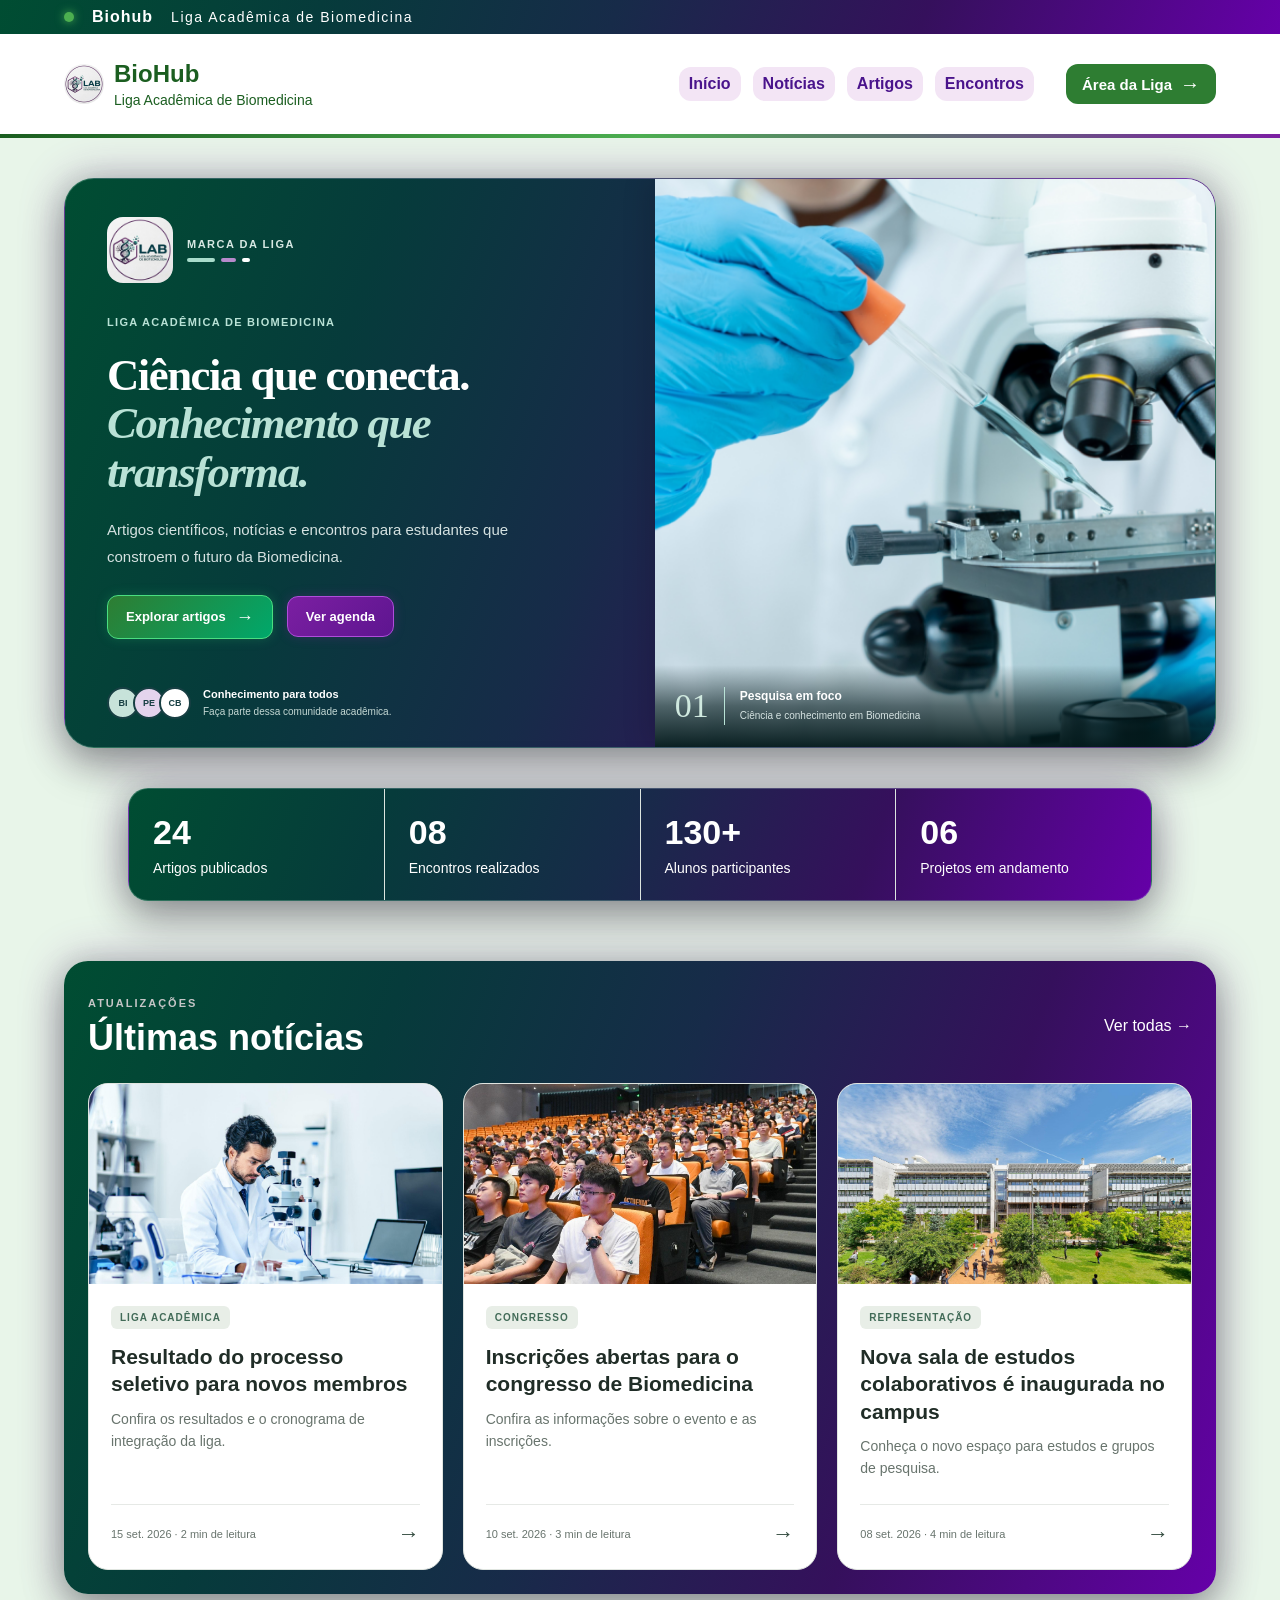
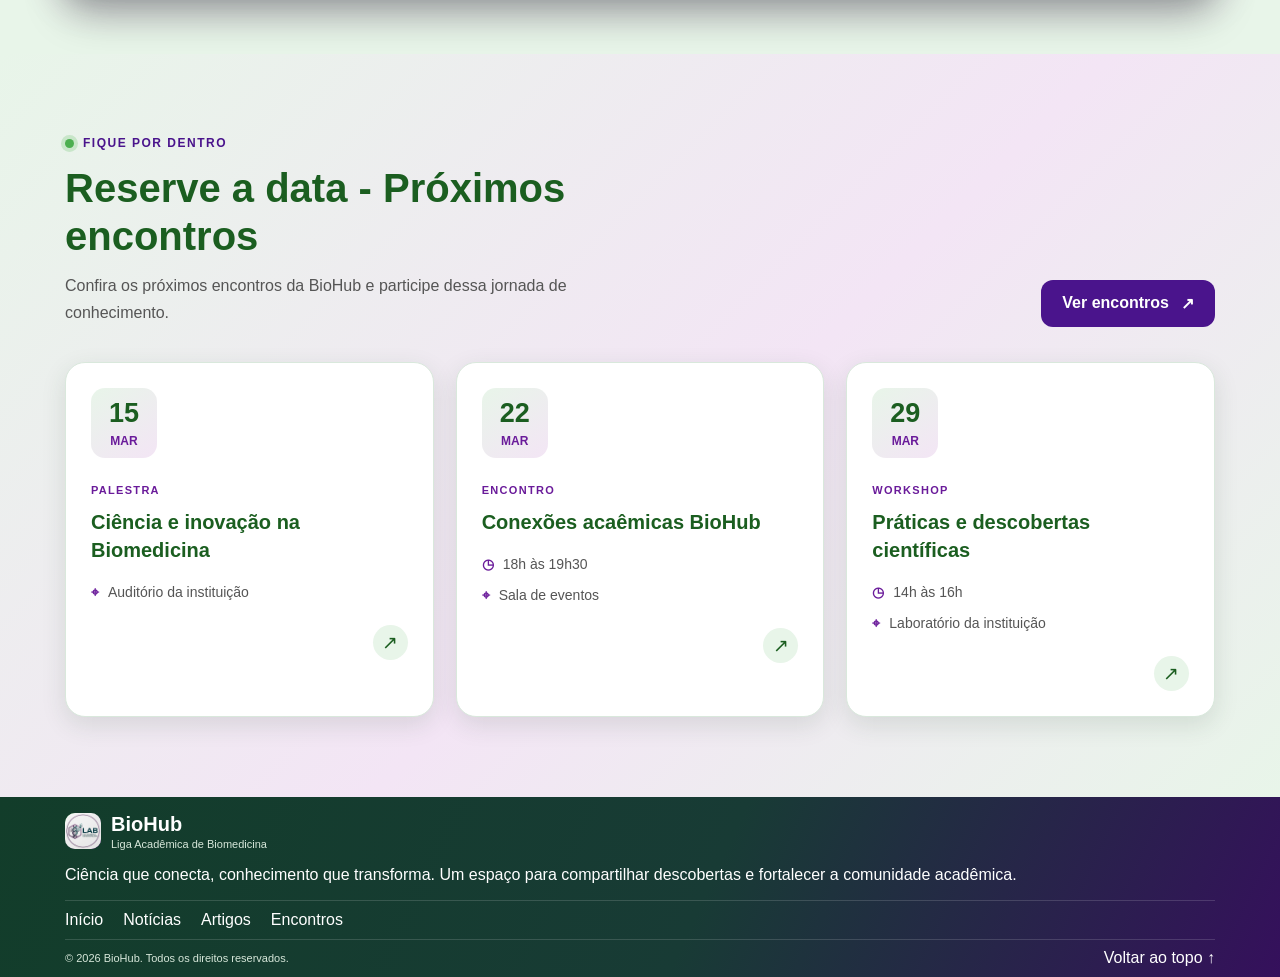
==== commit 4436e520: "Update code" ====
--- a/frontend/index.html
+++ b/frontend/index.html
@@ -1,194 +1,343 @@
 <!DOCTYPE html>
 <html lang="pt-br">
-<head>
-    <meta charset="UTF-8">
-    <meta name="viewport" content="width=device-width, initial-scale=1.0">
-    <meta name="description" content="BioHub: artigos científicos, notícias e encontros da Liga Acadêmica de Biotecnologia da UniALFA">
-    <title>BioHub - Liga Acadêmica de Biotecnologia</title>
-
-    <link rel="preconnect" href="https://fonts.googleapis.com">
-    <link rel="preconnect" href="https://fonts.gstatic.com" crossorigin>
-    <link href="https://fonts.googleapis.com/css2?family=Fraunces:ital,opsz,wght@0,9..144,400;0,9..144,600;1,9..144,400&family=Inter:wght@400;500;600;700&display=swap" rel="stylesheet">
-
-    <link rel="stylesheet" href="css/style.css">
-</head>
-
-
-<body>
-
-
-    <header class="cabecalho">
-        <a href="index.html" class="logo" aria-label="BioHub, ir para o início">
-            <img src="img/Logo Oficial - BioHub.jpeg" alt="" class="logo-img">
-            <span class="logo-nome">BioHub</span>
-        </a>
-
-        <nav class="menu" aria-label="Menu principal">
-            <ul>
-                <li><a href="index.html" aria-current="page">Início</a></li>
-                <li><a href="noticias.html">Notícias</a></li>
-                <li><a href="artigos.html">Artigos</a></li>
-                <li><a href="encontros.html">Encontros</a></li>
-            </ul>
-        </nav>
-
-        <a href="area-da-liga.html" class="botao-area-liga">Área da Liga &rarr;</a>
-    </header>
-
-    <main>
-
-        <section class="hero" id="inicio">
-
-            <div class="hero-conteudo">
-                <p class="etiqueta-topo">Liga Acadêmica de Biotecnologia &middot; UniALFA</p>
-
-                <h1 class="titulo-principal">
-                    Ciência que conecta.
-                    <em>Conhecimento que transforma</em>
-                </h1>
-
-                <p class="texto-descritivo">
-                    Artigos científicos, notícias e encontros para estudantes que constroem o futuro da Biotecnologia.
+    <head>
+        <meta charset="UTF-8">
+        <meta name="viewport" content="width=device-width, initial-scale=1.0">
+        <title>Biohub</title>
+
+        <link rel="stylesheet" href="css/style.css">
+    </head>
+    
+    <body>
+        <header>
+          <div class="faixa-superior">
+                <span class="ponto-verde"></span>
+                <strong>Biohub</strong>
+                <span class="nome-faixa">
+                    Liga Acadêmica de Biomedicina
+                </span>
+          </div>
+           <div class="header-principal">
+            <div class="logo-titulo">
+                <img src ="img/logo-projeto.png" class="logo" alt="logo do projeto">
+            <div class="titulo">
+                <h1>BioHub</h1>
+            <p>Liga Acadêmica de Biomedicina</p>
+            </div>
+            </div>
+            <button class="menu-hamburger" id="menu-hamburger" aria-label="Abrir menu" aria-expanded="false" aria-controls="menu-links">
+                ☰
+            </button>
+            <nav>
+                <div class="links" id="menu-links">
+                    <a href="#inicio">Início</a>
+                    <a href="#noticias">Notícias</a>
+                    <a href="#artigos">Artigos</a>
+                    <a href="#encontros">Encontros</a>
+                
+                    <a href="#area-da-liga" class="botao-especial">
+                        Área da Liga <span class="seta">&#8594;</span>
+                    </a>
+                </div>
+            </nav>
+           </div> 
+        </header>
+        
+        <main>
+            <section class="hero" id="inicio">
+
+    <div class="hero-conteudo">
+
+        <div class="hero-marca">
+            <img src="img/logo-projeto.png" alt="Logo BioHub">
+
+            <div class="hero-marca-info">
+                <span>MARCA DA LIGA</span>
+                <div class="marca-detalhes">
+                    <span></span>
+                    <span></span>
+                    <span></span>
+                </div>
+            </div>
+        </div>
+
+        <span class="hero-categoria">
+            LIGA ACADÊMICA DE BIOMEDICINA
+        </span>
+
+        <h2>
+            Ciência que conecta.
+            <span>Conhecimento que transforma.</span>
+        </h2>
+
+        <p class="hero-descricao">
+            Artigos científicos, notícias e encontros para estudantes
+            que constroem o futuro da Biomedicina.
+        </p>
+
+        <div class="hero-botoes">
+            <a href="#artigos" class="hero-botao">
+                Explorar artigos <span>→</span>
+            </a>
+
+            <a href="#encontros" class="hero-botao secundario">
+                Ver agenda
+            </a>
+        </div>
+
+        <div class="hero-comunidade">
+            <div class="comunidade-icones">
+                <span>BI</span>
+                <span>PE</span>
+                <span>CB</span>
+            </div>
+
+            <div class="comunidade-texto">
+                <strong>Conhecimento para todos</strong>
+                <span>Faça parte dessa comunidade acadêmica.</span>
+            </div>
+        </div>
+
+    </div>
+
+    <div class="hero-imagem">
+
+        <img src="img/img-card1.png"
+             alt="Estudo e pesquisa em laboratório">
+
+        <div class="hero-legenda">
+            <span class="hero-numero">01</span>
+
+            <div>
+                <strong>Pesquisa em foco</strong>
+                <span>Ciência e conhecimento em Biomedicina</span>
+            </div>
+        </div>
+
+        </div>
+
+        </section>
+        <section class="registro">
+            <div class="stat-item">
+                <h2>24</h2>
+                <p>Artigos publicados</p>
+            </div>
+            <div class="stat-item">
+                <h2>08</h2>
+                <p>Encontros realizados</p>
+            </div>
+            <div class="stat-item">
+                <h2>130+</h2>
+                <p>Alunos participantes</p>
+            </div>
+            <div class="stat-item">
+                <h2>06</h2>
+                <p>Projetos em andamento</p>
+            </div>
+        </section>
+<section class="news-section">
+            <div class="news-header">
+                <div>
+                    <span class="section-label">ATUALIZAÇÕES</span>
+                    <h2>Últimas notícias</h2>
+                </div>
+
+                <a href="noticias.html" class="view-all">
+                    Ver todas →
+                </a>
+            </div>
+
+            <div class="news-grid">
+
+                <article class="news-card">
+                    <img src="img/noticia1.jpg" alt="imagem da primeira noticia">
+
+                    <div class="news-content">
+                        <span class="news-category">LIGA ACADÊMICA</span>
+                        <h3>
+                            Resultado do processo seletivo para novos membros
+                        </h3>
+                        <p>
+                            Confira os resultados e o cronograma de integração da liga.
+                        </p>
+                        <div class="news-footer">
+                            <span>15 set. 2026 ·  2 min de leitura</span>
+                    <a href="noticia1.html" aria-label="Ler notícia">→</a>
+                </div>
+            </div>
+        </article>
+
+        <article class="news-card">
+            <img src="img/noticia2.jpg"
+                 alt="Estudantes em um congresso acadêmico">
+
+            <div class="news-content">
+                <span class="news-category">CONGRESSO</span>
+
+                <h3>Inscrições abertas para o
+                    congresso de Biomedicina</h3>
+
+                <p>Confira as informações sobre o evento
+                   e as inscrições.</p>
+
+                <div class="news-footer">
+                    <span>10 set. 2026 · 3 min de leitura</span>
+                    <a href="noticia2.html" aria-label="Ler notícia">→</a>
+                </div>
+            </div>
+        </article>
+
+        <article class="news-card">
+            <img src="img/noticia3.jpg"
+                 alt="Espaço universitário de estudos">
+
+            <div class="news-content">
+                <span class="news-category">REPRESENTAÇÃO</span>
+
+                <h3>Nova sala de estudos colaborativos
+                    é inaugurada no campus</h3>
+
+                <p>Conheça o novo espaço para estudos
+                   e grupos de pesquisa.</p>
+
+                <div class="news-footer">
+                    <span>08 set. 2026 · 4 min de leitura</span>
+                    <a href="noticia3.html" aria-label="Ler notícia">→</a>
+                </div>
+            </div>
+        </article>
+
+    </div>
+</section>
+        </main>
+
+        <section class="secao-encontros" id="encontros">
+
+            <div class="encontros-container">
+
+                <div class="encontros-cabecalho">
+                     
+                    <div>
+                        <span class="encontros-etiqueta">
+                            <span class="encontros-ponto"></span>
+                            FIQUE POR DENTRO
+                        </span>
+
+                        <h2>Reserve a data - Próximos encontros</h2>
+
+                        <p>
+                            Confira os próximos encontros da BioHub
+                            e participe dessa jornada de conhecimento.
+                        </p>
+                    </div>
+
+                    <a href="#lista-encontros" class="encontros-botao">
+                        Ver encontros <span>↗</span>
+                    </a>
+                </div>
+
+                <div class="encontros-lista" id="lista-encontros">
+
+                    <article class="evento-card">
+                        <div class="evento-data">
+                            <span>15</span>
+                            <span>MAR</span>
+                        </div>
+
+                        <div class="evento-conteudo">
+                            <span class="evento-categoria">PALESTRA</span>
+
+                            <h3>Ciência e inovação na Biomedicina</h3>
+
+                            <p>
+                                <span>⌖</span> Auditório da instituição
+                            </p>
+                        </div>
+
+                        <span class="evento-seta">↗</span>
+                    </article>
+
+                    <article class="evento-card">
+                        <div class="evento-data">
+                            <span>22</span>
+                            <span>MAR</span>
+                        </div>
+
+                        <div class="evento-conteudo">
+                            <span class="evento-categoria">ENCONTRO</span>
+
+                            <h3>Conexões acaêmicas BioHub</h3>
+
+                            <p>
+                                <span>◷</span> 18h às 19h30
+                            </p>
+
+                            <p>
+                                <span>⌖</span> Sala de eventos
+                            </p>
+                        </div>
+
+                        <span class="evento-seta">↗</span>
+                    </article>
+
+                    <article class="evento-card">
+                        <div class="evento-data">
+                            <span>29</span>
+                            <span>MAR</span>
+                        </div>
+                        <div class="evento-conteudo">
+                            <span class="evento-categoria">WORKSHOP</span>
+
+                            <h3>Práticas e descobertas científicas</h3>
+
+                            <p>
+                                <span>◷</span> 14h às 16h
+                            </p>
+                            <p>
+                                <span>⌖</span> Laboratório da instituição
+                            </p>
+                        </div>
+
+                        <span class="evento-seta">↗</span>
+                    </article>
+
+                </div>
+            </div>
+        </section>
+        <footer class="biohub-rodape" id="rodape">
+
+            <div class="rodape-container">
+
+                <div class="rodape-identidade">
+                    <div class="rodape-marca">
+                        <img src="img/logo-projeto.png" alt="Logo BioHub">
+                    </div>
+
+                    <div>
+                        <h2>BioHub</h2>
+                        <p>Liga Acadêmica de Biomedicina</p>
+                    </div>
+                </div>
+
+                <p class="rodape-destricao">
+                    Ciência que conecta, conhecimento que transforma.
+                    Um espaço para compartilhar descobertas e fortalecer
+                    a comunidade acadêmica.
                 </p>
 
-                <div class="hero-botoes">
-                    <a href="artigos.html" class="btn-primario">Explorar artigos &rarr;</a>
-                    <a href="encontros.html" class="btn-secundario">Ver agenda</a>
-                </div>
-            </div>
-
-            <figure class="hero-imagem">
-                <img src="img/Gemini_Generated_Image_n9bl7xn9bl7xn9bl.jpg" alt="Pesquisador de touca e jaleco observando uma amostra em um microscópio">
-
-                <figcaption class="cartao-flutuante">
-                    <span class="numero">01</span>
-                    <span class="textos-cartao">
-                        <strong>Pesquisa em foco</strong>
-                        <span>Laboratório de Biomedicina</span>
-                    </span>
-                </figcaption>
-            </figure>
-        </section>
-
-        <section class="estatisticas" aria-label="A liga em números">
-            <ul class="lista-estatisticas">
-                <li class="estatistica">
-                    <span class="estatistica-numero">24</span>
-                    <span class="estatistica-rotulo">Artigos publicados</span>
-                </li>
-                <li class="estatistica">
-                    <span class="estatistica-numero">08</span>
-                    <span class="estatistica-rotulo">Encontros realizados</span>
-                </li>
-                <li class="estatistica">
-                    <span class="estatistica-numero">130+</span>
-                    <span class="estatistica-rotulo">Alunos participantes</span>
-                </li>
-                <li class="estatistica">
-                    <span class="estatistica-numero">06</span>
-                    <span class="estatistica-rotulo">Projetos em andamento</span>
-                </li>
-            </ul>
-        </section>
-
-        <section class="noticias" id="noticias" aria-labelledby="titulo-noticias">
-            <div class="cabecalho-secao">
-                <div>
-                    <p class="sobretitulo">Atualizações</p>
-                    <h2 id="titulo-noticias">Últimas notícias</h2>
-                </div>
-                <a href="noticias.html" class="link-secao">Ver todas &rarr;</a>
-            </div>
-
-            <div class="grid-noticias">
-
-                <article class="cartao-noticia destaque">
-                    <a href="noticias.html" class="cartao-noticia-link">
-                        <img src="img/Congresso de Biomedicina UniALFA.png" alt="Estudantes reunidos em um auditório durante um congresso">
-                        <div class="cartao-noticia-corpo">
-                            <span class="categoria categoria-congresso">Congresso</span>
-                            <h3>Inscrições abertas para o III Congresso de Biomedicina</h3>
-                            <p>submissão de trabalhos científicos até 20 de novembro.</p>
-                            <p class="meta"><time datetime="2026-10-10">10 out 2026</time></p>
-                        </div>
-                    </a>
-                </article>
-
-                <article class="cartao-noticia">
-                    <a href="noticias.html" class="cartao-noticia-link">
-                        <img src="img/Espaço UniALFA de Estudo Colaborativo.png" alt="Estudantes caminhando em área verde do campus">
-                        <div class="cartao-noticia-corpo">
-                            <span class="categoria categoria-representacao">Representação</span>
-                            <h3>Nova sala de estudos colaborativos é inaugurada no campus</h3>
-                            <p class="meta"><time datetime="2026-10-08">08 out 2026</time></p>
-                        </div>
-                    </a>
-                </article>
-
-                <article class="cartao-noticia">
-                    <a href="noticias.html" class="cartao-noticia-link">
-                        <img src="img/Resultado do Processo Seletivo UniALFA 2026.2.png" alt="Aluna realizando pipetagem em laboratório">
-                        <div class="cartao-noticia-corpo">
-                            <span class="categoria categoria-liga">Liga acadêmica</span>
-                            <h3>Resultado do processo seletivo para novos membros 2026.2</h3>
-                            <p class="meta"><time datetime="2026-09-15">15 set 2026</time></p>
-                        </div>
-                    </a>
-                </article>
-
-            </div>
-        </section>
-
-        <section class="encontros" id="encontros" aria-labelledby="titulo-encontros">
-            <div class="encontros-layout">
-
-                <div class="encontros-intro">
-                    <p class="sobretitulo">Reserve a data</p>
-                    <h2 id="titulo-encontros">Próximos encontros</h2>
-                    <a href="encontros.html" class="btn-claro">Ver encontros &rarr;</a>
-                </div>
-
-                <div class="lista-encontros">
-
-                    <article class="cartao-evento">
-                        <time datetime="2026-11-05" class="data-evento">
-                            <span class="dia">05</span>
-                            <span class="mes">NOV</span>
-                        </time>
-                        <div class="info-evento">
-                            <h3>Biomarcadores no diagnóstico precoce do câncer</h3>
-                            <p class="detalhes-evento">Profa. Dra. Ana Paula Souza &middot; Bloco C, Sala 12 &middot; 19h</p>
-                        </div>
-                        <a href="encontros.html" class="acao-evento" aria-label="Ver detalhes: Biomarcadores no diagnóstico precoce do câncer">&rarr;</a>
-                    </article>
-
-                    <article class="cartao-evento">
-                        <time class="data-evento" datetime="2026-11-12">
-                            <span class="dia">12</span>
-                            <span class="mes">NOV</span>
-                        </time>
-                        <div class="info-evento">
-                            <h3>Hematologia clínica: casos práticos e interpretação laboratorial</h3>
-                            <p class="detalhes-evento">Profissional convidado &middot; Online, Google Meet &middot; 20h</p>
-                        </div>
-                        <a href="encontros.html" class="acao-evento" aria-label="Ver detalhes: Hematologia clínica">&rarr;</a>
-                    </article>
-                </div>
-            </div>
-        </section>
-    </main>
-    
-    <footer class="rodape">
-            <div class="rodape-marca">
-                <img src="img/Logo Oficial - BioHub.jpeg" alt="Logo da Liga Acadêmica de Biotecnologia" class="rodape-logo">
-                <div>
-                    <p class="rodape-titulo">BioHub</p>
-                    <p>Liga Acadêmica de Biotecnologia &middot; UniAlfa</p>
-                    <p>email-exemplo@biohub.com &middot; @lab-unialfa</p>
-                </div>
-            </div>
-
-            <p class="direitos">&copy; 2026 Projeto BioHub &middot; Todos os Direitos Reservados</p>
-    </footer>
-</body>
-</html>+                <div class="rodape-links">
+                    <a href="#inicio">Início</a>
+                    <a href="#noticias">Notícias</a>
+                    <a href="#artigos">Artigos</a>
+                    <a href="#encontros">Encontros</a>
+                </div>
+
+                <div class="rodape-final">
+                    <p>© 2026 BioHub. Todos os direitos reservados.</p>
+                    <a href="#inicio">Voltar ao topo ↑</a>
+                </div>
+            </div>
+        </footer>
+        <script src="js/script.js"></script>
+    </body>
+</html>
--- a/frontend/css/style.css
+++ b/frontend/css/style.css
@@ -1,734 +1,1109 @@
-:root {
-    --lilas-rosa: #FBCBF2;
-    --lilas-etiqueta: #DBB8E3;
-    --lilas-suave: #E9D7FA;
-    --lilas-acinzentado: #C1BBE3;
-    --lavanda-suave: #CFD2FF;
-
-    --verde-medio: #216651;
-    --verde-hover: #3E9278;
-    --verde-menta: #74BAA0;
-    --verde-claro: #B8D8C0;
-    --verde-suave: #D0E0D3;
-    --verde-hero: #022E2D;
-    --verde-manguezal: #005856;
-
-    --roxo-profundo: #3C0145;
-    --roxo-escuro: #341539;
-    --roxo-medio: #673165;
-
-    --fundo-pagina: #FBF8FD;
-    --nevoa-lilas: #F6EFFB;
-    --nevoa-verde: #EEF4F0;
-
-    --texto-escuro: #1A202C;
-    --texto-suave: #4A5568;
-    --branco: #FFFFFF;
-
-    --fonte-principal: 'Inter', system-ui, -apple-system, 'Segoe UI', sans-serif;
-    --fonte-titulo: 'Fraunces', Georgia, 'Times New Roman', serif;
-
-    --largura-max: 1200px;
-    --margem-lateral: max(1.5rem, calc((100% - var(--largura-max)) / 2));
-    --raio-cartao: 20px;
-    --raio-painel: 28px;
-    --sombra-cartao: 0 14px 30px rgba(52, 21, 57, 0.14);
-}
-
 * {
+    box-sizing: border-box; 
+}
+html {
+    width: 100%;
+}
+body {
+    background-color: #e8f5e9;
+    font-family: Arial, sans-serif;
+    margin: 0; 
+    color: #333333;
+}
+header {
+    background-color: white;
+    color: #1B5E20;
+    padding: 0;
     margin: 0;
-    padding: 0;
-    box-sizing: border-box;
-}
-
-html {
-    scroll-behavior:smooth;
-    scroll-padding-top: 6rem;
-}
-
-body {
-    font-family: var(--fonte-principal);
-    background-color: var(--fundo-pagina);
-    color: var(--texto-escuro);
-    line-height: 1.6;
-}
-
-a {
+    text-align: left;
+}
+.faixa-superior {
+    background: linear-gradient(
+        110deg,
+        #004D32 0%,
+        #063B3B 25%,
+        #172B49 48%,
+        #35105C 72%,
+        #6500A8 100%
+    );
+    color: white;
+    padding: 8px 5%;
+    font-size: 13px;
+    letter-spacing: 1px;
+    display: flex;
+    align-items: center;
+    gap: 18px;
+    width: 100%;
+}
+.ponto-verde {
+    width: 10px;
+    height: 10px;
+    background-color: #4CAF50;
+    border-radius: 50%;
+    box-shadow: 0 0 10px #4CAF50;
+    flex-shrink: 0;
+}
+.faixa-superior strong {
+    color: #FFFFFF;
+    font-size: 16px;
+}
+.nome-faixa {
+    color: #FFFFFF;
+    font-size: 14px;
+    letter-spacing: 1.5px;
+}
+.header-principal {
+    display: flex;
+    align-items: center;
+    justify-content: space-between;
+    gap: 24px;
+    padding: 10px 5%;
+    width: 100%;
+
+    border-bottom: 4px solid transparent;
+    border-image: linear-gradient(
+        to right,
+        #1B5E20,
+        #4CAF50,
+        #7B1FA2
+    ) 1;
+}
+.logo-titulo {
+    display: flex;
+    align-items: center;
+    gap: 10px;
+    padding: 10px 0;
+    flex-shrink: 0;
+}
+.logo {
+    width: 40px;
+    height: 40px;
+    object-fit: cover;
+    border-radius: 50%;
+}
+.titulo h1 {
+    margin: 0;
+    font-size: 24px;
+}
+.titulo p {
+    margin: 4px 0 0;
+    font-size: 14px;
+}
+.links {
+    display: flex;
+    align-items: center;
+    justify-content: flex-end;
+    gap: 12px;
+    margin-left: auto;
+    padding: 20px 0;
+}
+.links a {
+    color: #4A148C;
+    text-decoration: none;
+    font-weight: bold;
+    background-color: #F3E5F5;
+    border: 2px solid transparent;
+    padding: 6px 8px;
+    border-radius: 12px;
+    white-space: nowrap;
+    transition: 0.3s;
+}
+.links a:hover {
+    background-color: #7B1FA2;
+    color: #FFFFFF;
+    border-color: #1B5E20;
+    transform: translateY(-2px);
+}
+.botao-especial {
+    text-decoration: none;
+    border-radius: 12px;
+    font-weight: bold;
+    font-size: 15px;
+    cursor: pointer;
+    display: inline-flex;
+    align-items: center;
+    justify-content: center;
+    gap: 8px;
+    white-space: nowrap;
+    transition: 0.3s;
+}
+.botao-especial .seta {
+    display: inline-block;
     color: inherit;
     text-decoration: none;
-}
-
-ul {
-    list-style: none;
-}
-
-img {
+    border: none;
+    font-size: 20px;
+    line-height: 1;
+    transition: transform 0.3s;
+}
+.botao-especial:hover {
+    background-color: #7B1FA2;
+    color: #FFFFFF;
+    border-color: #7B1FA2;
+    transform: translateY(-2px);
+}
+.botao-especial:hover .seta {
+    transform: translateX(4px);
+}
+.links a.botao-especial {
+    background-color: #2E7D32;
+    color: white;
+    border: 2px solid #2E7D32;
+    padding: 8px 14px;
+    margin-left: 20px;
+}
+.links a.botao-especial:hover {
+    background-color: #7B1FA2;
+    color: #FFFFFF;
+    border-color: #7B1FA2;
+}
+.hero {
+    display: grid;
+    grid-template-columns: 1fr 0.95fr;
+    align-items: stretch;
+
+    width: 90%;
+    max-width: 1400px;
+    min-height: 570px;
+
+    margin: 40px auto;
+    padding: 0;
+
+    background: linear-gradient(
+        110deg,
+        #004D32 0%,
+        #063B3B 25%,
+        #172B49 48%,
+        #35105C 72%,
+        #6500A8 100%
+    );
+
+    border: 1px solid rgba(185, 226, 214, 0.25);
+    border-radius: 30px;
+    overflow: hidden;
+
+    box-shadow:
+    0 20px 40px rgba(0, 0, 0, 0.28),
+    0 0 25px rgba(76, 175, 80, 0.18),
+    0 0 45px rgba(123, 31, 162, 0.32);
+}
+.hero-conteudo {
+    display: flex;
+    flex-direction: column;
+    align-items: flex-start;
+    justify-content: center;
+
+    padding: 38px 30px 28px 42px;
+    min-width: 0;
+    color: #FFFFFF;
+}
+.hero-marca {
+    display: flex;
+    align-items: center;
+    gap: 14px;
+    margin-bottom: 30px;
+}
+.hero-marca img {
+    width: 66px;
+    height: 66px;
+    object-fit: cover;
+    border-radius: 16px;
+    background-color: white;
+}
+.hero-marca-info {
+    display: flex;
+    flex-direction: column;
+    gap: 8px;
+}
+.hero-marca-info > span {
+    font-size: 11px;
+    font-weight: bold;
+    letter-spacing: 1.5px;
+    color: #D7E8E3;
+}
+.marca-detalhes {
+    display: flex;
+    align-items: center;
+    gap: 6px;
+}
+.marca-detalhes span {
     display: block;
-    max-width: 100%;
-    height: auto;
-}
-
-a:focus-visible {
-    outline: 3px solid var(--roxo-medio);
-    outline-offset: 3px;
-    border-radius: 8px;
-}
-
-@media (prefers-reduced-motion: reduce) {
-    html {scroll-behavior: auto;}
-    * { transition: none !important}
-}
-
-.btn-primario,
-.btn-secundario,
-.btn-claro {
-    display: inline block;
-    padding: 0.85rem 1.5rem;
-    border-radius: 999px;
-    font-size: 0.95rem;
-    font-weight: 600;
-    transition: background-color 0.2s ease, color 0.2s ease transform 0.2 ease;
-}
-
-.btn-primario {
-    background-color: var(--roxo-medio);
-    color: var(--branco);
-}
-
-.btn-primario:hover {
-    background-color: var(--roxo-escuro);
-    transform: translateY(-2px);
-}
-
-.btn-secundario {
-    border: 2px solid var(--verde-manguezal);
-    color: var(--verde-manguezal);
-}
-
-.btn-secundario:hover {
-    background-color: var(--verde-manguezal);
-    color: var(--branco);
-    transform: translateY(-2px);
-}
-
-.btn-claro {
-    background-color: var(--lilas-suave);
-    color: var(--roxo-escuro);
-}
-
-.btn-claro:hover {
-    background-color: var(--branco);
-    transform: translateY(-2px);
-}
-
-.cabecalho-secao {
-    display: flex;
-    justify-content: space-between;
-    align-items: flex-end;
-    gap: 1rem;
-    margin-bottom: 2.5rem;
-}
-
-.sobretitulo {
-    margin-bottom: 0.35rem;
-    font-size: 0.72rem;
-    font-weight: 700;
-    letter-spacing: 0.14em;
-    text-transform: uppercase;
-    color: var(--roxo-medio);
-}
-
-.cabecalho-secao h2 {
-    font-family: var(--fonte-titulo);
-    font-size: clamp(1.8rem, 3vw, 2.4rem);
-    font-weight: 600;
-    line-height: 1.15;
-    color: var(--roxo-escuro);
-}
-
-.link-secao {
-    padding-bottom: 0.25rem;
-    border-bottom: 2px solid var(--verde-manguezal);
-    font-size: 0.9rem;
-    font-weight: 600;
-    white-space: nowrap;
-    color: var(--verde-manguezal);
-    transition: color 0.2s ease, border-color 0.2s ease;
-}
-
-.link-secao:hover {
-    color: var(--verde-hover);
-    border-color: var(--verde-hover);
-}
-
-
-.categoria {
-    align-self: flex-start;
-    display: inline-block;
-    padding: 0.3rem 0.7rem;
-    border-radius: 999px;
-    font-size: 0.65rem;
-    font-weight: 700;
-    letter-spacing: 0.08em;
-    text-transform: uppercase;
-}
-
-.categoria-liga {
-    background-color: var(--verde-claro);
-    color: var(--roxo-profundo);
-}
-
-.categoria-congresso {
-    background-color: var(--lavanda-suave);
-    color: var(--roxo-profundo);
-}
-
-.categoria-representacao {
-    background-color: var(--lilas-rosa);
-    color: var(--roxo-profundo);
-}
-
-
-.cabecalho {
-    position: sticky;
-    top: 0;
-    z-index: 100;
-    display: flex;
-    justify-content: space-between;
-    align-items: center;
-    gap: 1.5rem;
-    padding: 0.8rem var(--margem-lateral);
-    background-color: rgba(255, 255, 255, 0.92);
-    backdrop-filter: blur(8px);
-    border-bottom: 1px solid var(--lilas-suave);
-}
-
-.logo {
-    display: flex;
-    align-items: center;
-    gap: 0.8rem;
-}
-
-.logo-img {
-    width: 56px;
-    height: 56px;
+    width: 28px;
+    height: 4px;
+    border-radius: 10px;
+    background-color: #A8DCCB;
+}
+.marca-detalhes span:nth-child(2) {
+    width: 15px;
+    background-color: #B68ACB;
+}
+.marca-detalhes span:nth-child(3) {
+    width: 8px;
+    background-color: #FFFFFF;
+}
+.hero-categoria {
+    margin-bottom: 18px;
+
+    color: #B9E2D6;
+    font-size: 11px;
+    font-weight: bold;
+    letter-spacing: 1.3px;
+    line-height: 1.8;
+}
+.hero-conteudo h2 {
+    margin: 0 0 20px;
+
+    color: #FFFFFF;
+    font-family: Georgia, serif;
+    font-size: clamp(32px, 3.5vw, 48px);
+    line-height: 1.08;
+    letter-spacing: -1.5px;
+}
+.hero-conteudo h2 span {
+    display: block;
+    color: #B9E2D6;
+    font-style: italic;
+}
+.hero-descricao {
+    max-width: 430px;
+    margin: 0 0 25px;
+
+    color: #D5E2E1;
+    font-size: 15px;
+    line-height: 1.8;
+}
+.hero-botoes {
+    display: flex;
+    align-items: center;
+    flex-wrap: wrap;
+    gap: 14px;
+    margin: 0 0 30px;
+}
+.hero-botao {
+    display: inline-flex;
+    align-items: center;
+    justify-content: center;
+    gap: 10px;
+
+    padding: 12px 18px;
+
+    background: linear-gradient(
+        135deg,
+        #2E7D32,
+        #00A86B
+    );
+
+    color: #FFFFFF;
+    border: 1px solid #4ADE80;
+    border-radius: 11px;
+
+    font-size: 13px;
+    font-weight: bold;
+    text-decoration: none;
+
+    box-shadow: 0 0 12px rgba(46, 204, 113, 0.22);
+
+    transition:
+        background 0.3s ease,
+        color 0.3s ease,
+        border-color 0.3s ease,
+        box-shadow 0.3s ease,
+        transform 0.3s ease;
+}
+.hero-botao span {
+    font-size: 18px;
+    line-height: 1;
+}
+.hero-botao.secundario {
+    background: linear-gradient(
+        135deg,
+        #7B1FA2,
+        #5E1590
+    );
+
+    color: #FFFFFF;
+    border-color: #B04DDB;
+
+    box-shadow: 0 0 12px rgba(156, 39, 176, 0.22);
+}
+.hero-botao:not(.secundario):hover {
+    background: linear-gradient(
+        135deg,
+        #7B1FA2,
+        #5E1590
+    );
+
+    color: #FFFFFF;
+    border-color: #D18BFA;
+
+    box-shadow: 0 0 20px rgba(156, 39, 176, 0.5);
+    transform: translateY(-3px);
+}
+.hero-botao.secundario:hover {
+    background: linear-gradient(
+        135deg,
+        #2E7D32,
+        #00A86B
+    );
+
+    color: #FFFFFF;
+    border-color: #4ADE80;
+
+    box-shadow: 0 0 20px rgba(46, 204, 113, 0.45);
+    transform: translateY(-3px);
+}
+.hero-comunidade {
+    display: flex;
+    align-items: center;
+    gap: 12px;
+    margin-top: auto;
+    padding-top: 8px;
+}
+.comunidade-icones {
+    display: flex;
+    align-items: center;
+    padding-left: 0;
+}
+.comunidade-icones span {
+    display: flex;
+    align-items: center;
+    justify-content: center;
+
+    width: 32px;
+    height: 32px;
+    margin-left: -6px;
+
+    background-color: #C7E3DA;
+    color: #173F43;
+
+    border: 2px solid #173F43;
     border-radius: 50%;
-    object-fit: cover;
-}
-
-.logo-nome {
-    font-family: var(--fonte-titulo);
-    font-size: 1.5rem;
-    font-weight: 600;
-    color: var(--roxo-escuro);
-}
-
-.menu ul {
-    display: flex;
-    gap: 0.35rem;
-}
-
-.menu a {
-    display: block;
-    padding: 0.55rem 1.1rem;
-    border-radius: 999px;
-    font-size: 0.95rem;
-    font-weight: 500;
-    color: var(--texto-escuro);
-    transition: background-color 0.2s ease, color 0.2s ease;
-}
-
-.menu a:hover {
-    display: flex;
-    gap: 0.35rem;
-}
-
-.menu a[aria-current="page"] {
-    background-color: var(--lilas-suave);
-    color: var(--roxo-escuro);
-    font-weight: 600;
-}
-
-.botao-area-liga {
-    padding: 0.75rem 1.3rem;
-    border-radius: 999px;
-    background-color: var(--verde-manguezal);
-    font-size: 0.9rem;
-    font-weight: 600;
-    white-space: nowrap;
-    color: var(--branco);
-    transition: background-color 0.2s ease, transform 0.2 ease;
-}
-
-.botao-area-liga:hover {
-    background-color: var(--verde-medio);
-    transform: translateY(-1px);
-}
-
-.hero   {
-    position: relative;
-    overflow: hidden;
-    display: grid;
-    grid-template-columns: 1.1fr 0.9fr;
-    gap: 3rem;
-    align-items: center;
-    padding: 5rem var(--margem-lateral) 6rem;
-    background: linear-gradient(135deg, var(--lilas-suave) 0%, var(--nevoa-lilas) 45%, var(--verde-suave) 100%);
-}
-
-.hero::before {
-    content: "";
-    position: absolute;
-    top: 0;
-    right: 0;
-    width: 460px;
-    height: 460px;
-    background-image: radial-gradient(var(--roxo-medio) 2px, transparent 2.5px);
-    background-size: 24px 24px;
-    opacity: 0.2;
-    -webkit-mask-image: radial-gradient(circle at top right, #000 0%, transparent 70%);
-    mask-image: radial-gradient(circle at top right, #000 0%, transparent 70%);
-    pointer-events: none;
-}
-
-
-.hero > * {
-    position: relative;
-    z-index: 1;
-}
-
-.hero-conteudo {
+
+    font-size: 9px;
+    font-weight: bold;
+}
+.comunidade-icones span:first-child {
+    margin-left: 0;
+}
+.comunidade-icones span:nth-child(2) {
+    background-color: #E4D4ED;
+}
+.comunidade-icones span:nth-child(3) {
+    background-color: #FFFFFF;
+}
+.comunidade-texto {
     display: flex;
     flex-direction: column;
-    gap: 1.5rem;
-}
-
-.etiqueta-topo {
-    display: flex;
-    align-items: center;
-    gap: 0.75rem;
-    font-size: 0.72rem;
-    font-weight: 700;
-    letter-spacing: 0.12em;
-    text-transform: uppercase;
-    color: var(--verde-manguezal);
-}
-
-.etiqueta-topo::before {
-    content: "";
-    width: 28px;
-    height: 2px;
-    background-color: var(--verde-manguezal);
-}
-
-.titulo-principal {
-    font-family: var(--fonte-titulo);
-    font-size: clamp(2.5rem, 5.2vw, 4.2rem);
-    font-weight: 1.05;
-    letter-spacing: -0.02em;
-    color: var(--roxo-escuro);
-}
-
-.titulo-principal em {
-    display: block;
-    font-style: italic;
-    font-weight: 400;
-    color: var(--verde-manguezal);
-}
-
-.texto-descritivo {
-    max-width: 34rem;
-    font-size: 1.1rem;
-    color: var(--texto-suave);
-}
-
-.hero-botoes {
-    display: flex;
-    flex-wrap: wrap;
-    gap: 0.75rem;
-    margin-top: 0.5rem;
-}
-
-
+    gap: 4px;
+}
+.comunidade-texto strong {
+    color: #FFFFFF;
+    font-size: 11px;
+}
+.comunidade-texto > span {
+    color: #C4D8D4;
+    font-size: 10px;
+    line-height: 1.5;
+}
 .hero-imagem {
     position: relative;
-    justify-self: end;
-    width: min(100%, 440px);
-    margin: 0;
-}
-
-.hero-imagem::before {
-    content: "";
+    min-width: 0;
+    min-height: 100%;
+    overflow: hidden;
+    background-color: #DCE6E3;
+    box-shadow: -8px 0 25px rgba(0, 0, 0, 0.12);
+}
+.hero-imagem img {
+    display: block;
+
+    width: 100%;
+    height: 100%;
+    min-height: 570px;
+
+    object-fit: cover;
+    object-position: center;
+
     position: absolute;
     inset: 0;
-    border: 2px solid var(--roxo-medio);
-    border-radius: 999px 999px 28px 28px;
-    opacity: 0.45;
-    transform: translate(16px, 16px);
-}
-
-.hero-imagem img {
+}
+.hero-legenda {
+    position: absolute;
+    right: 0;
+    bottom: 0;
+    left: 0;
+
+    display: flex;
+    align-items: center;
+    gap: 15px;
+
+    padding: 22px 20px;
+
+    color: #FFFFFF;
+
+    background: linear-gradient(
+        to top,
+        rgba(3, 25, 27, 0.96),
+        rgba(3, 25, 27, 0.60),
+        transparent
+    );
+}
+.hero-numero {
+    padding-right: 15px;
+    border-right: 1px solid #B9E2D6;
+
+    color: #D0E9DF;
+    font-family: Georgia, serif;
+    font-size: 34px;
+}
+.hero-legenda div {
+    display: flex;
+    flex-direction: column;
+    gap: 5px;
+}
+.hero-legenda strong {
+    font-size: 12px;
+}
+.hero-legenda div span {
+    color: #D5E2E1;
+    font-size: 10px;
+    line-height: 1.5;
+}
+.registro {
+    display: flex;
+    width: 80%;
+    margin-top: 24px;
+    border: 1px solid rgba(185, 226, 214, 0.25);
+    border-radius: 20px;
+    overflow: hidden;
+    margin: 24px auto 0;
+    background: linear-gradient(
+        110deg,
+        #004D32 0%,
+        #063B3B 25%,
+        #172B49 48%,
+        #35105C 72%,
+        #6500A8 100%
+    );
+    box-shadow:
+    0 20px 40px rgba(0, 0, 0, 0.28),
+    0 0 25px rgba(76, 175, 80, 0.18),
+    0 0 45px rgba(123, 31, 162, 0.32);
+}
+.stat-item {
+    flex: 1;
+    padding: 24px;
+    border-right: 1px solid #dce5df;
+}
+.stat-item:last-child {
+    border-right: none;
+}
+.stat-item h2{
+    color: #FFFFFF;
+    font-size: 34px;
+    margin: 0 0 8px;
+}
+.stat-item p {
+    color: #FFFFFF;
+    font-size: 14px;
+    margin: 0;
+}
+.news-section {
+    width: 90%;
+    max-width: 1400px;
+    margin: 60px auto;
+    padding: 32px 24px 24px;
+    box-sizing: border-box;
+    background: linear-gradient(
+        110deg,
+        #004D32 0%,
+        #063B3B 25%,
+        #172B49 48%,
+        #35105C 72%,
+        #6500A8 100%
+    );
+    border-radius: 24px;
+    box-shadow:
+    0 20px 40px rgba(0, 0, 0, 0.28),
+    0 0 25px rgba(76, 175, 80, 0.18),
+    0 0 45px rgba(123, 31, 162, 0.32);
+}
+.news-header {
+    display: flex;
+    justify-content: space-between;
+    align-items: center;
+    margin-bottom: 24px;
+}
+.section-label {
+    font-size: 11px;
+    letter-spacing: 2px;
+    color: #c6c6c7;
+    font-weight: bold;
+}
+.news-header h2 {
+    font-size: 36px;
+    margin: 6px 0 0;
+    color: white;
+}
+.view-all {
+    color: white;
+    text-decoration: none;
+}
+.news-grid {
+    display: grid;
+    grid-template-columns: repeat(3, minmax(0, 1fr));
+    gap: 20px;
+}
+.news-card {
+    border: 1px solid #e0e5e0;
+    border-radius: 20px;
+    overflow: hidden;
+    background-color: #fff;
+    display: flex;
+    flex-direction: column;
+}
+.news-card img {
+    width: 100%;
+    height: 200px;
+    object-fit: cover;
+    display: block;
+}
+.news-content {
+    padding: 22px;
+    display: flex;
+    flex-direction: column;
+    flex: 1;
+}
+.news-category {
+    font-size: 10px;
+    font-weight: bold;
+    letter-spacing: 1px;
+    color: #426b58;
+    background-color: #e8eee7;
+    border-radius: 6px;
+    padding: 6px 9px;
+    align-self: flex-start;
+}
+.news-content h3 {
+    font-size: 21px;
+    line-height: 1.3;
+    margin: 14px 0 10px;
+    color: #202d27;
+}
+.news-content p {
+    font-size: 14px;
+    line-height: 1.6;
+    color: #68746d;
+    margin: 0 0 24px;
+}
+.news-footer {
+    display: flex;
+    justify-content: space-between;
+    align-items: center;
+    gap: 10px;
+    margin-top: auto;
+    padding-top: 16px;
+    border-top: 1px solid #e6e9e6;
+    font-size: 11px;
+    color: #68746d;
+}
+.news-footer a {
+    color: #344c40;
+    font-size: 22px;
+    text-decoration: none;
+}
+.secao-encontros {
+    padding: 80px 24px;
+    background: linear-gradient(
+        135deg,
+        #E8F5E9 0%,
+        #F3E5F5 55%,
+        #E8F5E9 100%
+    );
+}
+.encontros-container {
+    max-width: 1150px;
+    margin: 0 auto;
+}
+.encontros-cabecalho {
+    display: flex;
+    align-items: flex-end;
+    justify-content: space-between;
+    gap: 30px;
+    margin-bottom: 35px;
+}
+.encontros-etiqueta {
+    display: inline-flex;
+    align-items: center;
+    gap: 9px;
+    color: #4A148C;
+    font-size: 12px;
+    font-weight: 800;
+    letter-spacing: 1.5px;
+    margin-bottom: 14px;
+}
+.encontros-ponto {
+    width: 9px;
+    height: 9px;
+    border-radius: 50%;
+    background: #4CAF50;
+    box-shadow: 0 0 0 4px #C8E6C9;
+}
+.encontros-cabecalho h2 {
+    max-width: 650px;
+    margin: 0 0 12px;
+    color: #1B5E20;
+    font-size: clamp(27px, 4vw, 40px);
+    line-height: 1.2;
+}
+.encontros-cabecalho p {
+    max-width: 600px;
+    margin: 0;
+    color: #555;
+    line-height: 1.7;
+}
+.encontros-botao {
+    display: inline-flex;
+    align-items: center;
+    justify-content: center;
+    gap: 12px;
+    flex-shrink: 0;
+    padding: 14px 21px;
+    border-radius: 12px;
+    background: #4A148C;
+    color: #fff;
+    text-decoration: none;
+    font-weight: 700;
+    transition: 0.25s ease;
+}
+.encontros-botao:hover {
+    background: #31105C;
+    transform: translateY(-3px);
+    box-shadow: 0 8px 20px #4A148C30;
+}
+.encontros-lista {
+    display: grid;
+    grid-template-columns: repeat(3, minmax(0, 1fr));
+    gap: 22px;
+}
+.evento-card {
     position: relative;
-    z-index: 1;
-    width: 100%;
-    aspect-ratio: 4 / 5;
-    object-fit: cover;
-    border-radius: 999px 999px 28px 28px;
-    background-color: var(--verde-manguezal);
-    box-shadow: 0 24px 48px rgba(52, 21, 57, 0.22);
-}
-
-
-.cartao-flutuante {
-    position: absolute;
-    z-index: 2;
-    left: -2.5rem;
-    bottom: 2.5rem;
-    display: flex;
-    align-items: center;
-    gap: 0.9rem;
-    padding: 0.9rem 1.2rem;
-    border-radius: 16px;
-    background-color: var(--branco);
-    box-shadow: var(--sombra-cartao);
-}
-
-.cartao-flutuante .numero {
-    padding-right: 0.9rem;
-    border-right: 1px solid var(--lilas-etiqueta);
-    font-family: var(--fonte-titulo);
-    font-size: 1.8rem;
-    line-height: 1;
-    color: var(--roxo-medio);
-}
-
-.textos-cartao {
     display: flex;
     flex-direction: column;
-    font-size: 0.75rem;
-    color: var(--texto-suave);
-}
-
-.textos-cartao strong {
-    font-size: 0.95rem;
-    color: var(--roxo-escuro);
-}
-
-
-.noticias {
-    padding: 6rem var(--margem-lateral);
-}
-
-.grid-noticias {
+    gap: 22px;
+    min-width: 0;
+    padding: 25px;
+    background: #fff;
+    border: 1px solid #D9E8DC;
+    border-radius: 20px;
+    box-shadow: 0 8px 25px #244B3020;
+    transition: transform 0.25s ease,
+                box-shadow 0.25s ease;
+    cursor: pointer;
+}
+.evento-card:hover {
+    transform: translateY(-5px);
+    box-shadow: 0 14px 32px #244B3030;
+}
+.evento-data {
+    display: flex;
+    flex-direction: column;
+    align-items: center;
+    justify-content: center;
+    width: 66px;
+    min-height: 70px;
+    border-radius: 14px;
+    background: linear-gradient(145deg, #E8F5E9, #F3E5F5);
+    color: #1B5E20;
+}
+.evento-data span:first-child {
+    font-size: 27px;
+    font-weight: 800;
+    line-height: 1.2;
+}
+.evento-data span:last-child {
+    margin-top: 4px;
+    color: #6A1B9A;
+    font-size: 12px;
+    font-weight: 800;
+}
+.evento-categoria {
+    color: #6A1B9A;
+    font-size: 11px;
+    font-weight: 800;
+    letter-spacing: 1.3px;
+}
+.evento-conteudo h3 {
+    margin: 10px 0 18px;
+    padding-right: 5px;
+    color: #1B5E20;
+    font-size: 20px;
+    line-height: 1.4;
+}
+.evento-conteudo p {
+    display: flex;
+    gap: 9px;
+    margin: 10px 0 0;
+    color: #555;
+    font-size: 14px;
+    line-height: 1.5;
+}
+.evento-conteudo p span {
+    color: #6A1B9A;
+    font-weight: 800;
+}
+.evento-seta {
+    align-self: flex-end;
     display: grid;
-    grid-template-columns: 1.3fr 1fr;
-    gap: 1.5rem;
-}
-
-.cartao-noticia {
+    place-items: center;
+    width: 35px;
+    height: 35px;
+    border-radius: 50%;
+    background: #E8F5E9;
+    color: #1B5E20;
+    font-size: 19px;
+}
+.biohub-rodape {
+    padding: 16px 24px 10px;
+    background: linear-gradient(
+        115deg,
+        #123D2A,
+        #183B35 55%,
+        #35105C
+    );
+    color: #fff;
+}
+.rodape-container {
+    max-width: 1150px;
+    margin: 0 auto;
+}
+.rodape-identidade {
+    display: flex;
+    align-items: center;
+    gap: 10px;
+}
+.rodape-marca {
+    display: grid;
+    place-items: center;
+    width: 36px;
+    height: 36px;
+    flex-shrink: 0;
+    border-radius: 10px;
+    background: linear-gradient(135deg, #4CAF50, #7B1FA2);
+    color: #fff;
+    font-size: 25px;
+    font-weight: 800;
     overflow: hidden;
-    background-color: var(branco);
-    border: 1px solid var(--lilas-suave);
-    border-radius: var(--raio-cartao);
-    transition: transform 0.25 ease, box-shadow 0.25 ease;
-}
-
-.cartao-noticia:hover {
-    transform: translateY(-4px);
-    box-shadow: var(--sombra-cartao);
-}
-
-.cartao-noticia-link {
-    display: grid;
-    grid-template-columns: 170px 1fr;
-    height: 100%;
-}
-
-.cartao-noticia img {
+    padding: 0;
+}
+.rodape-marca img {
     width: 100%;
     height: 100%;
-    min-height: 190px;
-    object-fit: cover;
-}
-
-.cartao-noticia-corpo {
-    display: flex;
+    object-fit: contain;
+    display: block;
+}
+.rodape-identidade h2 {
+    margin: 0 0 2px;
+    font-size: 20px;
+}
+.rodape-identidade p {
+    margin: 0;
+    color: #D7E7DA;
+    font-size: 11px;
+}
+.rodape-descricao {
+    max-width: 530px;
+    margin: 8px 0;
+    color: #E0E9E2;
+    font-size: 12px;
+    line-height: 1.5;
+}
+.rodape-links {
+    display: flex;
+    flex-wrap: wrap;
+    gap: 20px;
+    padding: 10px 0;
+    border-top: 1px solid #FFFFFF25;
+}
+.rodape-links a,
+.rodape-final a {
+    color: #fff;
+    text-decoration: none;
+    transition: color 0.2s ease;
+}
+.rodape-links a:hover,
+.rodape-final a:hover {
+    color: #A5D6A7;
+}
+.rodape-final {
+    display: flex;
+    align-items: center;
+    justify-content: space-between;
+    flex-wrap: wrap;
+    gap: 8px;
+    padding-top: 9px;
+    border-top: 1px solid #FFFFFF25;
+}
+.rodape-final p {
+    margin: 0;
+    color: #D7E7DA;
+    font-size: 11px;
+}
+@media (max-width: 900px) {
+    .header-principal {
+        flex-wrap: wrap;
+    }
+
+    .links {
+        margin: 0;
+        flex-wrap: wrap;
+        justify-content: flex-start;
+        width: 100%;
+        box-sizing: border-box;
+    }
+    .hero {
+        width: 94%;
+        grid-template-columns: 1fr 0.85fr;
+        min-height: 500px;
+    }
+
+    .hero-conteudo {
+        padding: 28px 22px;
+    }
+
+    .hero-marca {
+        margin-bottom: 22px;
+    }
+
+    .hero-marca img {
+        width: 54px;
+        height: 54px;
+    }
+
+    .hero-conteudo h2 {
+        font-size: clamp(29px, 4vw, 38px);
+    }
+
+    .hero-imagem img {
+        min-height: 500px;
+    }
+
+    .hero-botoes {
+        gap: 8px;
+    }
+
+    .hero-botao {
+        padding: 11px 12px;
+    }
+    .news-grid {
+        grid-template-columns: repeat(2, minmax(0, 1fr));
+    }
+    .encontros-lista {
+        grid-template-columns: repeat(2, minmax(0, 1fr));
+    }
+
+    .evento-card:last-child {
+        grid-column: 1 / -1;
+    }
+}
+
+.menu-hamburger {
+    display:none;
+    background-color: #2E7D32;
+    color: white;
+    border: 2px solid #7B1FA2;
+    border-radius: 10px;
+    padding: 6px 12px;
+    font-size: 25px;
+    cursor: pointer;
+}
+@media (max-width: 600px) {
+   .header-principal {
+    flex-wrap: wrap;
+    padding: 10px 16px;
+    gap: 10px;
+    }
+    .logo-titulo {
+        padding: 5px 0;
+        gap: 8px;
+        min-width: 0;
+    }
+    .logo {
+        width: 35px;
+        height: 35px;
+        flex-shrink: 0;
+    }
+    .titulo h1 {
+        font-size: 20px;
+    }
+    .titulo p {
+        font-size: 11px;
+    }
+    .menu-hamburger {
+        display: block;
+        flex-shrink: 0;
+    }
+    .header-principal nav {
+        width: 100%;
+        min-width: 0;
+    }
+   .links {
+    display:none;
     flex-direction: column;
-    gap: 0.75rem;
-    padding: 1.5rem;
-}
-
-.cartao-noticia-corpo h3 {
-    font-family: var(--fonte-titulo);
-    font-size: 1.2rem;
-    font-weight: 600;
-    line-height: 1.3;
-    color: var(--roxo-escuro);
-}
-
-.cartao-noticia-corpo p {
-    font-size: 0.9rem;
-    color: var(--texto-suave);
-}
-
-/* A data fica sempre no pé do cartão */
-.cartao-noticia-corpo .meta {
-    margin-top: auto;
-    font-size: 0.75rem;
-    color: var(--texto-suave);
-}
-
-/* Cartão em destaque: imagem ocupa tudo e o texto fica sobre ela */
-.cartao-noticia.destaque {
-    grid-row: span 2;
-    border: 0;
-}
-
-.destaque .cartao-noticia-link {
-    position: relative;
-    display: block;
-    min-height: 460px;
-}
-
-.destaque img {
-    position: absolute;
-    inset: 0;
-    min-height: 0;
-}
-
-/* Degradê roxo na base para dar leitura ao texto */
-.destaque .cartao-noticia-link::after {
-    content: "";
-    position: absolute;
-    inset: 0;
-    background: linear-gradient(to top, rgba(60, 1, 69, 0.95) 0%, rgba(60, 1, 69, 0.55) 45%, rgba(60, 1, 69, 0) 75%);
-}
-
-.destaque .cartao-noticia-corpo {
-    position: absolute;
-    z-index: 1;
-    left: 0;
-    right: 0;
-    bottom: 0;
-    padding: 2rem;
-}
-
-.destaque .cartao-noticia-corpo h3 {
-    font-size: clamp(1.5rem, 2.6vw, 2rem);
-    color: var(--branco);
-}
-
-.destaque .cartao-noticia-corpo p {
-    font-size: 0.95rem;
-    color: rgba(255, 255, 255, 0.85);
-}
-
-.destaque .cartao-noticia-corpo .meta {
-    margin-top: 0;
-    font-size: 0.75rem;
-    color: rgba(255, 255, 255, 0.7);
-}
-
-
-.encontros {
-    padding: 6rem var(--margem-lateral);
-    background-color: var(--nevoa-verde);
-}
-
-.encontros-layout {
-    display: grid;
-    grid-template-columns: 0.8fr 1.5fr;
-    gap: 1.5rem;
-}
-
-/* Painel roxo à esquerda */
-.encontros-intro {
-    display: flex;
-    flex-direction: column;
+    align-items: stretch;
+    width: 100%;
+    box-sizing: border-box;
+    gap: 10px;
+    margin: 0;
+    padding: 15px 0;
+   }
+   .links.aberto {
+    display: flex;
+   }
+   .links a {
+    text-align: center;
+    box-sizing: border-box;
+    display:flex;
     justify-content: center;
-    align-items: flex-start;
-    gap: 1.25rem;
-    padding: 2.5rem;
-    border-radius: var(--raio-painel);
-    background: linear-gradient(160deg, var(--roxo-escuro) 0%, var(--roxo-profundo) 100%);
-    color: var(--branco);
-}
-
-.encontros-intro .sobretitulo {
-    margin-bottom: 0;
-    color: var(--lilas-etiqueta);
-}
-
-.encontros-intro h2 {
-    font-family: var(--fonte-titulo);
-    font-size: clamp(1.9rem, 3vw, 2.5rem);
-    font-weight: 600;
-    line-height: 1.15;
-}
-
-.lista-encontros {
-    display: flex;
-    flex-direction: column;
-    gap: 1.25rem;
-}
-
-.cartao-evento {
-    display: grid;
-    grid-template-columns: auto 1fr auto;
-    align-items: center;
-    gap: 1.5rem;
-    padding: 1.25rem 1.5rem 1.25rem 1.25rem;
-    background-color: var(--branco);
-    border: 1px solid var(--lilas-suave);
-    border-radius: var(--raio-cartao);
-    transition: box-shadow 0.25s ease, transform 0.25s ease;
-}
-
-.cartao-evento:hover {
-    transform: translateY(-3px);
-    box-shadow: var(--sombra-cartao);
-}
-
-.data-evento {
-    display: flex;
-    flex-direction: column;
-    align-items: center;
-    min-width: 78px;
-    padding: 0.9rem 1rem;
-    border-radius: 14px;
-    background-color: var(--lilas-suave);
-    text-align: center;
-}
-
-.data-evento .dia {
-    font-family: var(--fonte-titulo);
-    font-size: 2rem;
-    font-weight: 600;
-    line-height: 1;
-    color: var(--roxo-medio);
-}
-
-.data-evento .mes {
-    margin-top: 0.35rem;
-    font-size: 0.68rem;
-    font-weight: 700;
-    letter-spacing: 0.12em;
-    color: var(--roxo-escuro);
-}
-
-.info-evento {
-    display: flex;
-    flex-direction: column;
-    gap: 0.5rem;
-}
-
-.info-evento h3 {
-    font-family: var(--fonte-titulo);
-    font-size: 1.25rem;
-    font-weight: 600;
-    line-height: 1.3;
-    color: var(--roxo-escuro);
-}
-
-.detalhes-evento {
-    font-size: 0.85rem;
-    color: var(--texto-suave);
-}
-
-.acao-evento {
-    display: flex;
-    align-items: center;
+    width: 100%;
+    min-width: 0;
+    margin: 0;
+    padding: 12px;
+   }
+   .links a.botao-especial {
+    display: flex;
+    width: 100%;
+    box-sizing: border-box;
     justify-content: center;
-    width: 44px;
-    height: 44px;
-    border: 1px solid var(--lilas-etiqueta);
-    border-radius: 50%;
-    font-size: 1.1rem;
-    color: var(--roxo-medio);
-    transition: background-color 0.2s ease, color 0.2s ease, border-color 0.2s ease;
-}
-
-.acao-evento:hover {
-    background-color: var(--roxo-medio);
-    border-color: var(--roxo-medio);
-    color: var(--branco);
-}
-
-
-.estatisticas {
-    padding: 0 var(--margem-lateral);
-    background-color: var(--verde-manguezal);
-}
-
-.lista-estatisticas {
-    display: grid;
-    grid-template-columns: repeat(4, 1fr);
-}
-
-.estatistica {
-    display: flex;
-    flex-direction: column;
-    gap: 0.2rem;
-    padding: 2.25rem 1.5rem;
-}
-
-.estatistica:first-child {
-    padding-left: 0;
-}
-
-.estatistica + .estatistica {
-    border-left: 1px solid rgba(255, 255, 255, 0.14);
-}
-
-.estatistica-numero {
-    font-family: var(--fonte-titulo);
-    font-size: 3rem;
-    font-weight: 600;
-    line-height: 1.1;
-    color: var(--verde-claro);
-}
-
-.estatistica-rotulo {
-    font-size: 0.85rem;
-    color: rgba(255, 255, 255, 0.75); }
-
-
-.rodape {
-    display: flex;
-    justify-content: space-between;
-    align-items: center;
-    gap: 2rem;
-    padding: 3rem var(--margem-lateral);
-    background-color: var(--verde-hero);
-    font-size: 0.85rem;
-    color: rgba(255, 255, 255, 0.75);
-}
-
-.rodape-marca {
-    display: flex;
-    align-items: center;
-    gap: 1rem;
-}
-
-.rodape-logo {
-    flex-shrink: 0;
-    width: 60px;
-    height: 60px;
-    border-radius: 50%;
-    object-fit: cover;
-}
-
-.rodape-titulo {
-    font-family: var(--fonte-titulo);
-    font-size: 1.5rem;
-    font-weight: 600;
-    line-height: 1.2;
-    color: var(--branco);
-}
-
-.direitos {
-    font-size: 0.72rem;
-    letter-spacing: 0.08em;
-    text-transform: uppercase;
-    color: rgba(255, 255, 255, 0.55);
-}+    align-items: center;
+    margin: 0;
+   }
+   .hero {
+        display: flex;
+        flex-direction: column;
+
+        width: calc(100% - 24px);
+        min-height: auto;
+
+        margin: 24px auto;
+        border-radius: 22px;
+    }
+
+    .hero-conteudo {
+        padding: 26px 22px;
+    }
+
+    .hero-marca {
+        margin-bottom: 24px;
+    }
+
+    .hero-marca img {
+        width: 52px;
+        height: 52px;
+    }
+
+    .hero-categoria {
+        font-size: 10px;
+    }
+
+    .hero-conteudo h2 {
+        font-size: clamp(32px, 8vw, 42px);
+        letter-spacing: -1px;
+    }
+
+    .hero-descricao {
+        font-size: 14px;
+    }
+
+    .hero-botoes {
+        width: 100%;
+        flex-direction: column;
+        align-items: stretch;
+    }
+
+    .hero-botao {
+        width: 100%;
+        min-height: 44px;
+    }
+
+    .hero-comunidade {
+        margin-top: 0;
+        padding-top: 0;
+    }
+
+    .hero-imagem {
+        width: 100%;
+        min-height: 320px;
+        height: 320px;
+    }
+
+    .hero-imagem img {
+        min-height: 0;
+        height: 100%;
+    }
+
+    .hero-legenda {
+        padding: 18px;
+    }
+    .stats {
+        display: grid;
+        grid-template-columns: repeat(2, 1fr);
+    }
+
+    .stat-item {
+        padding: 16px;
+        border-bottom: 1px solid #dce5df;
+    }
+    .news-section {
+        width: 92%;
+    }
+    .news-grid {
+        grid-template-columns: 1fr;
+    }
+    .news-header h2 {
+        font-size: 28px;
+    }
+    .news-card img {
+        height: 220px;
+    }
+    .news-content {
+        padding: 18px;
+    }
+    .secao-encontros {
+        padding: 55px 18px;
+    }
+
+    .encontros-cabecalho {
+        align-items: flex-start;
+        flex-direction: column;
+        gap: 22px;
+    }
+
+    .encontros-botao {
+        align-self: flex-start;
+    }
+
+    .encontros-lista {
+        grid-template-columns: 1fr;
+    }
+
+    .evento-card:last-child {
+        grid-column: auto;
+    }
+
+    .evento-card {
+        padding: 22px;
+    }
+
+    .biohub-rodape {
+        padding: 35px 18px 20px;
+    }
+
+    .rodape-links {
+        gap: 18px;
+    }
+
+    .rodape-final {
+        align-items: flex-start;
+        flex-direction: column;
+    }
+} 
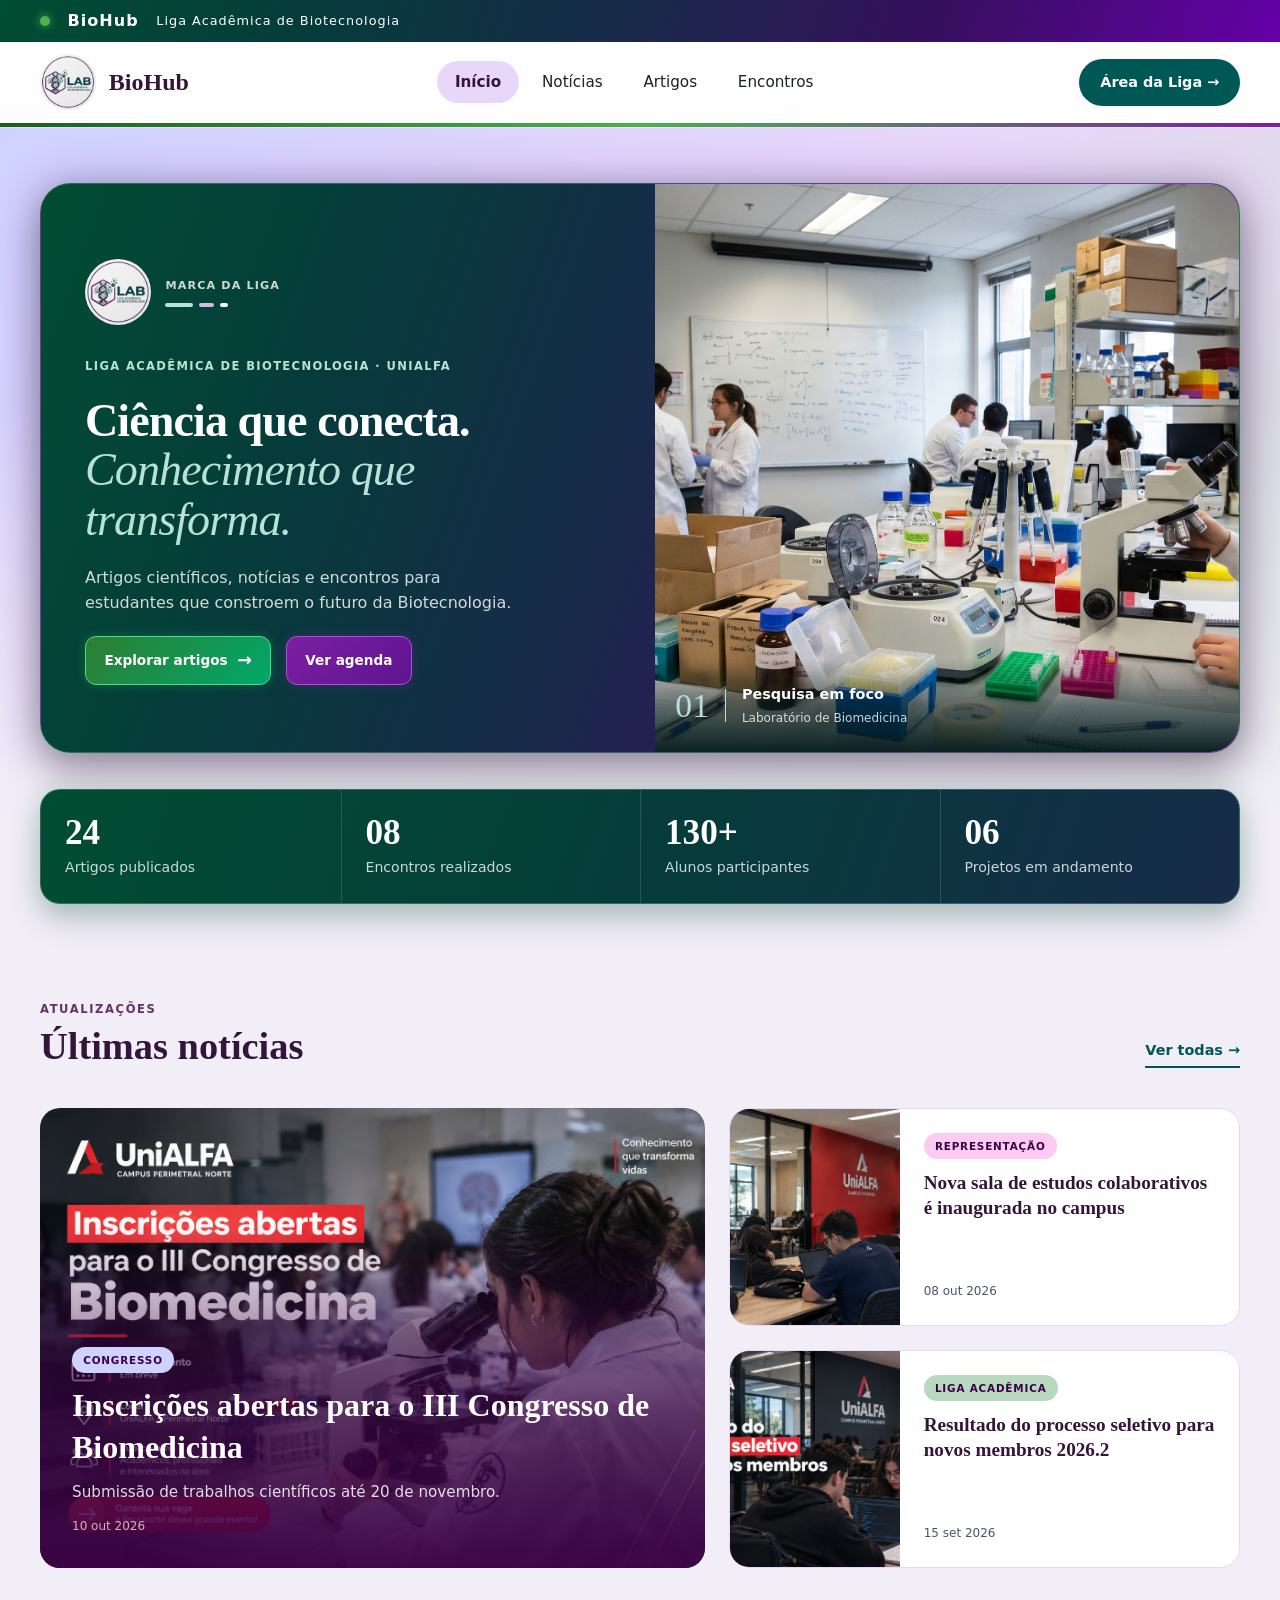
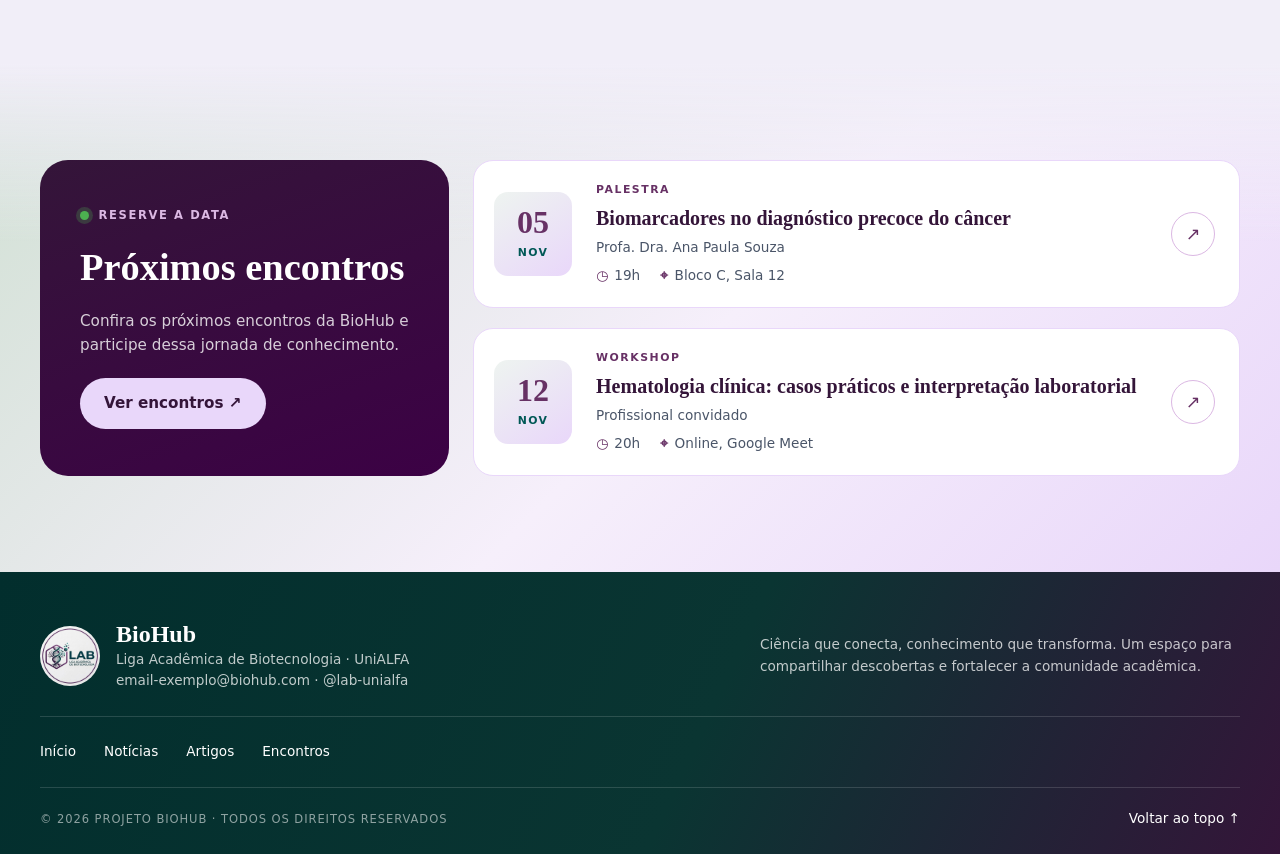
==== commit 11365650: "Commit Inicial Home Conjunta" ====
--- a/frontend/index.html
+++ b/frontend/index.html
@@ -1,343 +1,255 @@
 <!DOCTYPE html>
 <html lang="pt-br">
-    <head>
-        <meta charset="UTF-8">
-        <meta name="viewport" content="width=device-width, initial-scale=1.0">
-        <title>Biohub</title>
-
-        <link rel="stylesheet" href="css/style.css">
-    </head>
-    
-    <body>
-        <header>
-          <div class="faixa-superior">
-                <span class="ponto-verde"></span>
-                <strong>Biohub</strong>
-                <span class="nome-faixa">
-                    Liga Acadêmica de Biomedicina
-                </span>
-          </div>
-           <div class="header-principal">
-            <div class="logo-titulo">
-                <img src ="img/logo-projeto.png" class="logo" alt="logo do projeto">
-            <div class="titulo">
-                <h1>BioHub</h1>
-            <p>Liga Acadêmica de Biomedicina</p>
-            </div>
-            </div>
-            <button class="menu-hamburger" id="menu-hamburger" aria-label="Abrir menu" aria-expanded="false" aria-controls="menu-links">
-                ☰
-            </button>
-            <nav>
-                <div class="links" id="menu-links">
-                    <a href="#inicio">Início</a>
-                    <a href="#noticias">Notícias</a>
-                    <a href="#artigos">Artigos</a>
-                    <a href="#encontros">Encontros</a>
-                
-                    <a href="#area-da-liga" class="botao-especial">
-                        Área da Liga <span class="seta">&#8594;</span>
+<head>
+    <meta charset="UTF-8">
+    <meta name="viewport" content="width=device-width, initial-scale=1.0">
+    <meta name="description" content="BioHub: artigos científicos, notícias e encontros da Liga Acadêmica de Biotecnologia da UniALFA">
+    <title>BioHub - Liga Acadêmica de Biotecnologia</title>
+
+    <link rel="preconnect" href="https://fonts.googleapis.com">
+    <link rel="preconnect" href="https://fonts.gstatic.com" crossorigin>
+    <link href="https://fonts.googleapis.com/css2?family=Fraunces:ital,opsz,wght@0,9..144,400;0,9..144,600;1,9..144,400&family=Inter:wght@400;500;600;700&display=swap" rel="stylesheet">
+
+    <link rel="stylesheet" href="css/style.css">
+</head>
+
+<body>
+
+    <!-- ===== FAIXA SUPERIOR (do colega) ===== -->
+    <div class="faixa-superior">
+        <span class="ponto-verde" aria-hidden="true"></span>
+        <strong>BioHub</strong>
+        <span class="nome-faixa">Liga Acadêmica de Biotecnologia</span>
+    </div>
+
+    <!-- ===== CABEÇALHO (seu, com a linha em degradê do colega) ===== -->
+    <header class="cabecalho">
+        <a href="index.html" class="logo" aria-label="BioHub, ir para o início">
+            <img src="img/Logo Oficial - BioHub.jpeg" alt="" class="logo-img">
+            <span class="logo-nome">BioHub</span>
+        </a>
+
+        <nav class="menu" aria-label="Menu principal">
+            <ul>
+                <li><a href="index.html" aria-current="page">Início</a></li>
+                <li><a href="noticias.html">Notícias</a></li>
+                <li><a href="artigos.html">Artigos</a></li>
+                <li><a href="encontros.html">Encontros</a></li>
+            </ul>
+        </nav>
+
+        <a href="area-da-liga.html" class="botao-area-liga">Área da Liga &rarr;</a>
+    </header>
+
+    <main>
+
+        <!-- ===== INÍCIO: fundo em degradê (seu) + card (do colega) ===== -->
+        <section class="hero" id="inicio">
+            <div class="hero-card">
+
+                <div class="hero-conteudo">
+
+                    <div class="hero-marca">
+                        <img src="img/Logo Oficial - BioHub.jpeg" alt="Logo da BioHub">
+                        <div class="hero-marca-info">
+                            <span>Marca da liga</span>
+                            <div class="marca-detalhes" aria-hidden="true">
+                                <span></span>
+                                <span></span>
+                                <span></span>
+                            </div>
+                        </div>
+                    </div>
+
+                    <p class="hero-categoria">Liga Acadêmica de Biotecnologia &middot; UniALFA</p>
+
+                    <h1 class="titulo-principal">
+                        Ciência que conecta.
+                        <em>Conhecimento que transforma.</em>
+                    </h1>
+
+                    <p class="hero-descricao">
+                        Artigos científicos, notícias e encontros para estudantes que constroem o futuro da Biotecnologia.
+                    </p>
+
+                    <div class="hero-botoes">
+                        <a href="artigos.html" class="hero-botao">Explorar artigos <span aria-hidden="true">&rarr;</span></a>
+                        <a href="encontros.html" class="hero-botao secundario">Ver agenda</a>
+                    </div>
+
+                </div>
+
+                <figure class="hero-imagem">
+                    <img src="img/Gemini_Generated_Image_n9bl7xn9bl7xn9bl.jpg" alt="Pesquisador de touca e jaleco observando uma amostra em um microscópio">
+
+                    <figcaption class="hero-legenda">
+                        <span class="hero-numero">01</span>
+                        <span class="hero-legenda-textos">
+                            <strong>Pesquisa em foco</strong>
+                            <span>Laboratório de Biomedicina</span>
+                        </span>
+                    </figcaption>
+                </figure>
+
+            </div>
+        </section>
+
+        <!-- ===== BARRA DE NÚMEROS (do colega, degradê mais suave) ===== -->
+        <section class="estatisticas" aria-label="A liga em números">
+            <ul class="lista-estatisticas">
+                <li class="estatistica">
+                    <span class="estatistica-numero">24</span>
+                    <span class="estatistica-rotulo">Artigos publicados</span>
+                </li>
+                <li class="estatistica">
+                    <span class="estatistica-numero">08</span>
+                    <span class="estatistica-rotulo">Encontros realizados</span>
+                </li>
+                <li class="estatistica">
+                    <span class="estatistica-numero">130+</span>
+                    <span class="estatistica-rotulo">Alunos participantes</span>
+                </li>
+                <li class="estatistica">
+                    <span class="estatistica-numero">06</span>
+                    <span class="estatistica-rotulo">Projetos em andamento</span>
+                </li>
+            </ul>
+        </section>
+
+        <!-- ===== ÚLTIMAS NOTÍCIAS (seu) ===== -->
+        <section class="noticias" id="noticias" aria-labelledby="titulo-noticias">
+            <div class="cabecalho-secao">
+                <div>
+                    <p class="sobretitulo">Atualizações</p>
+                    <h2 id="titulo-noticias">Últimas notícias</h2>
+                </div>
+                <a href="noticias.html" class="link-secao">Ver todas &rarr;</a>
+            </div>
+
+            <div class="grid-noticias">
+
+                <article class="cartao-noticia destaque">
+                    <a href="noticias.html" class="cartao-noticia-link">
+                        <img src="img/Congresso de Biomedicina UniALFA.png" alt="Estudantes reunidos em um auditório durante um congresso">
+                        <div class="cartao-noticia-corpo">
+                            <span class="categoria categoria-congresso">Congresso</span>
+                            <h3>Inscrições abertas para o III Congresso de Biomedicina</h3>
+                            <p>Submissão de trabalhos científicos até 20 de novembro.</p>
+                            <p class="meta"><time datetime="2026-10-10">10 out 2026</time></p>
+                        </div>
                     </a>
-                </div>
-            </nav>
-           </div> 
-        </header>
-        
-        <main>
-            <section class="hero" id="inicio">
-
-    <div class="hero-conteudo">
-
-        <div class="hero-marca">
-            <img src="img/logo-projeto.png" alt="Logo BioHub">
-
-            <div class="hero-marca-info">
-                <span>MARCA DA LIGA</span>
-                <div class="marca-detalhes">
-                    <span></span>
-                    <span></span>
-                    <span></span>
-                </div>
-            </div>
+                </article>
+
+                <article class="cartao-noticia">
+                    <a href="noticias.html" class="cartao-noticia-link">
+                        <img src="img/Espaço UniALFA de Estudo Colaborativo.png" alt="Estudantes caminhando em área verde do campus">
+                        <div class="cartao-noticia-corpo">
+                            <span class="categoria categoria-representacao">Representação</span>
+                            <h3>Nova sala de estudos colaborativos é inaugurada no campus</h3>
+                            <p class="meta"><time datetime="2026-10-08">08 out 2026</time></p>
+                        </div>
+                    </a>
+                </article>
+
+                <article class="cartao-noticia">
+                    <a href="noticias.html" class="cartao-noticia-link">
+                        <img src="img/Resultado do Processo Seletivo UniALFA 2026.2.png" alt="Aluna realizando pipetagem em laboratório">
+                        <div class="cartao-noticia-corpo">
+                            <span class="categoria categoria-liga">Liga acadêmica</span>
+                            <h3>Resultado do processo seletivo para novos membros 2026.2</h3>
+                            <p class="meta"><time datetime="2026-09-15">15 set 2026</time></p>
+                        </div>
+                    </a>
+                </article>
+
+            </div>
+        </section>
+
+        <!-- ===== PRÓXIMOS ENCONTROS (mistura dos dois) ===== -->
+        <section class="encontros" id="encontros" aria-labelledby="titulo-encontros">
+            <div class="encontros-layout">
+
+                <div class="encontros-intro">
+                    <p class="sobretitulo">Reserve a data</p>
+                    <h2 id="titulo-encontros">Próximos encontros</h2>
+                    <p class="encontros-descricao">
+                        Confira os próximos encontros da BioHub e participe dessa jornada de conhecimento.
+                    </p>
+                    <a href="encontros.html" class="btn-claro">Ver encontros ↗</a>
+                </div>
+
+                <div class="lista-encontros">
+
+                    <article class="cartao-evento">
+                        <time datetime="2026-11-05" class="data-evento">
+                            <span class="dia">05</span>
+                            <span class="mes">NOV</span>
+                        </time>
+                        <div class="info-evento">
+                            <span class="evento-categoria">Palestra</span>
+                            <h3>Biomarcadores no diagnóstico precoce do câncer</h3>
+                            <p class="detalhes-evento">Profa. Dra. Ana Paula Souza</p>
+                            <ul class="evento-meta">
+                                <li><span class="icone-meta" aria-hidden="true">◷</span> 19h</li>
+                                <li><span class="icone-meta" aria-hidden="true">⌖</span> Bloco C, Sala 12</li>
+                            </ul>
+                        </div>
+                        <a href="encontros.html" class="acao-evento" aria-label="Ver detalhes: Biomarcadores no diagnóstico precoce do câncer">↗</a>
+                    </article>
+
+                    <article class="cartao-evento">
+                        <time datetime="2026-11-12" class="data-evento">
+                            <span class="dia">12</span>
+                            <span class="mes">NOV</span>
+                        </time>
+                        <div class="info-evento">
+                            <span class="evento-categoria">Workshop</span>
+                            <h3>Hematologia clínica: casos práticos e interpretação laboratorial</h3>
+                            <p class="detalhes-evento">Profissional convidado</p>
+                            <ul class="evento-meta">
+                                <li><span class="icone-meta" aria-hidden="true">◷</span> 20h</li>
+                                <li><span class="icone-meta" aria-hidden="true">⌖</span> Online, Google Meet</li>
+                            </ul>
+                        </div>
+                        <a href="encontros.html" class="acao-evento" aria-label="Ver detalhes: Hematologia clínica">↗</a>
+                    </article>
+
+                </div>
+            </div>
+        </section>
+
+    </main>
+
+    <!-- ===== RODAPÉ (o melhor dos dois) ===== -->
+    <footer class="rodape">
+
+        <div class="rodape-topo">
+            <div class="rodape-marca">
+                <img src="img/Logo Oficial - BioHub.jpeg" alt="Logo da Liga Acadêmica de Biotecnologia" class="rodape-logo">
+                <div>
+                    <p class="rodape-titulo">BioHub</p>
+                    <p>Liga Acadêmica de Biotecnologia &middot; UniALFA</p>
+                    <p>email-exemplo@biohub.com &middot; @lab-unialfa</p>
+                </div>
+            </div>
+
+            <p class="rodape-descricao">
+                Ciência que conecta, conhecimento que transforma. Um espaço para compartilhar descobertas e fortalecer a comunidade acadêmica.
+            </p>
         </div>
 
-        <span class="hero-categoria">
-            LIGA ACADÊMICA DE BIOMEDICINA
-        </span>
-
-        <h2>
-            Ciência que conecta.
-            <span>Conhecimento que transforma.</span>
-        </h2>
-
-        <p class="hero-descricao">
-            Artigos científicos, notícias e encontros para estudantes
-            que constroem o futuro da Biomedicina.
-        </p>
-
-        <div class="hero-botoes">
-            <a href="#artigos" class="hero-botao">
-                Explorar artigos <span>→</span>
-            </a>
-
-            <a href="#encontros" class="hero-botao secundario">
-                Ver agenda
-            </a>
+        <nav class="rodape-links" aria-label="Links do rodapé">
+            <a href="index.html">Início</a>
+            <a href="noticias.html">Notícias</a>
+            <a href="artigos.html">Artigos</a>
+            <a href="encontros.html">Encontros</a>
+        </nav>
+
+        <div class="rodape-final">
+            <p class="direitos">&copy; 2026 Projeto BioHub &middot; Todos os Direitos Reservados</p>
+            <a href="#inicio" class="voltar-topo">Voltar ao topo &uarr;</a>
         </div>
 
-        <div class="hero-comunidade">
-            <div class="comunidade-icones">
-                <span>BI</span>
-                <span>PE</span>
-                <span>CB</span>
-            </div>
-
-            <div class="comunidade-texto">
-                <strong>Conhecimento para todos</strong>
-                <span>Faça parte dessa comunidade acadêmica.</span>
-            </div>
-        </div>
-
-    </div>
-
-    <div class="hero-imagem">
-
-        <img src="img/img-card1.png"
-             alt="Estudo e pesquisa em laboratório">
-
-        <div class="hero-legenda">
-            <span class="hero-numero">01</span>
-
-            <div>
-                <strong>Pesquisa em foco</strong>
-                <span>Ciência e conhecimento em Biomedicina</span>
-            </div>
-        </div>
-
-        </div>
-
-        </section>
-        <section class="registro">
-            <div class="stat-item">
-                <h2>24</h2>
-                <p>Artigos publicados</p>
-            </div>
-            <div class="stat-item">
-                <h2>08</h2>
-                <p>Encontros realizados</p>
-            </div>
-            <div class="stat-item">
-                <h2>130+</h2>
-                <p>Alunos participantes</p>
-            </div>
-            <div class="stat-item">
-                <h2>06</h2>
-                <p>Projetos em andamento</p>
-            </div>
-        </section>
-<section class="news-section">
-            <div class="news-header">
-                <div>
-                    <span class="section-label">ATUALIZAÇÕES</span>
-                    <h2>Últimas notícias</h2>
-                </div>
-
-                <a href="noticias.html" class="view-all">
-                    Ver todas →
-                </a>
-            </div>
-
-            <div class="news-grid">
-
-                <article class="news-card">
-                    <img src="img/noticia1.jpg" alt="imagem da primeira noticia">
-
-                    <div class="news-content">
-                        <span class="news-category">LIGA ACADÊMICA</span>
-                        <h3>
-                            Resultado do processo seletivo para novos membros
-                        </h3>
-                        <p>
-                            Confira os resultados e o cronograma de integração da liga.
-                        </p>
-                        <div class="news-footer">
-                            <span>15 set. 2026 ·  2 min de leitura</span>
-                    <a href="noticia1.html" aria-label="Ler notícia">→</a>
-                </div>
-            </div>
-        </article>
-
-        <article class="news-card">
-            <img src="img/noticia2.jpg"
-                 alt="Estudantes em um congresso acadêmico">
-
-            <div class="news-content">
-                <span class="news-category">CONGRESSO</span>
-
-                <h3>Inscrições abertas para o
-                    congresso de Biomedicina</h3>
-
-                <p>Confira as informações sobre o evento
-                   e as inscrições.</p>
-
-                <div class="news-footer">
-                    <span>10 set. 2026 · 3 min de leitura</span>
-                    <a href="noticia2.html" aria-label="Ler notícia">→</a>
-                </div>
-            </div>
-        </article>
-
-        <article class="news-card">
-            <img src="img/noticia3.jpg"
-                 alt="Espaço universitário de estudos">
-
-            <div class="news-content">
-                <span class="news-category">REPRESENTAÇÃO</span>
-
-                <h3>Nova sala de estudos colaborativos
-                    é inaugurada no campus</h3>
-
-                <p>Conheça o novo espaço para estudos
-                   e grupos de pesquisa.</p>
-
-                <div class="news-footer">
-                    <span>08 set. 2026 · 4 min de leitura</span>
-                    <a href="noticia3.html" aria-label="Ler notícia">→</a>
-                </div>
-            </div>
-        </article>
-
-    </div>
-</section>
-        </main>
-
-        <section class="secao-encontros" id="encontros">
-
-            <div class="encontros-container">
-
-                <div class="encontros-cabecalho">
-                     
-                    <div>
-                        <span class="encontros-etiqueta">
-                            <span class="encontros-ponto"></span>
-                            FIQUE POR DENTRO
-                        </span>
-
-                        <h2>Reserve a data - Próximos encontros</h2>
-
-                        <p>
-                            Confira os próximos encontros da BioHub
-                            e participe dessa jornada de conhecimento.
-                        </p>
-                    </div>
-
-                    <a href="#lista-encontros" class="encontros-botao">
-                        Ver encontros <span>↗</span>
-                    </a>
-                </div>
-
-                <div class="encontros-lista" id="lista-encontros">
-
-                    <article class="evento-card">
-                        <div class="evento-data">
-                            <span>15</span>
-                            <span>MAR</span>
-                        </div>
-
-                        <div class="evento-conteudo">
-                            <span class="evento-categoria">PALESTRA</span>
-
-                            <h3>Ciência e inovação na Biomedicina</h3>
-
-                            <p>
-                                <span>⌖</span> Auditório da instituição
-                            </p>
-                        </div>
-
-                        <span class="evento-seta">↗</span>
-                    </article>
-
-                    <article class="evento-card">
-                        <div class="evento-data">
-                            <span>22</span>
-                            <span>MAR</span>
-                        </div>
-
-                        <div class="evento-conteudo">
-                            <span class="evento-categoria">ENCONTRO</span>
-
-                            <h3>Conexões acaêmicas BioHub</h3>
-
-                            <p>
-                                <span>◷</span> 18h às 19h30
-                            </p>
-
-                            <p>
-                                <span>⌖</span> Sala de eventos
-                            </p>
-                        </div>
-
-                        <span class="evento-seta">↗</span>
-                    </article>
-
-                    <article class="evento-card">
-                        <div class="evento-data">
-                            <span>29</span>
-                            <span>MAR</span>
-                        </div>
-                        <div class="evento-conteudo">
-                            <span class="evento-categoria">WORKSHOP</span>
-
-                            <h3>Práticas e descobertas científicas</h3>
-
-                            <p>
-                                <span>◷</span> 14h às 16h
-                            </p>
-                            <p>
-                                <span>⌖</span> Laboratório da instituição
-                            </p>
-                        </div>
-
-                        <span class="evento-seta">↗</span>
-                    </article>
-
-                </div>
-            </div>
-        </section>
-        <footer class="biohub-rodape" id="rodape">
-
-            <div class="rodape-container">
-
-                <div class="rodape-identidade">
-                    <div class="rodape-marca">
-                        <img src="img/logo-projeto.png" alt="Logo BioHub">
-                    </div>
-
-                    <div>
-                        <h2>BioHub</h2>
-                        <p>Liga Acadêmica de Biomedicina</p>
-                    </div>
-                </div>
-
-                <p class="rodape-destricao">
-                    Ciência que conecta, conhecimento que transforma.
-                    Um espaço para compartilhar descobertas e fortalecer
-                    a comunidade acadêmica.
-                </p>
-
-                <div class="rodape-links">
-                    <a href="#inicio">Início</a>
-                    <a href="#noticias">Notícias</a>
-                    <a href="#artigos">Artigos</a>
-                    <a href="#encontros">Encontros</a>
-                </div>
-
-                <div class="rodape-final">
-                    <p>© 2026 BioHub. Todos os direitos reservados.</p>
-                    <a href="#inicio">Voltar ao topo ↑</a>
-                </div>
-            </div>
-        </footer>
-        <script src="js/script.js"></script>
-    </body>
-</html>
+    </footer>
+</body>
+</html>
--- a/frontend/css/style.css
+++ b/frontend/css/style.css
@@ -1,1109 +1,1070 @@
+/* ==========================================================
+   BioHub - style.css (versão unificada)
+   Base: seu CSS (variáveis, cabeçalho, notícias)
+   Do colega: card do início, barra de números, botões do card
+   Mistura dos dois: encontros e rodapé
+   ========================================================== */
+
+:root {
+    --lilas-rosa: #FBCBF2;
+    --lilas-etiqueta: #DBB8E3;
+    --lilas-suave: #E9D7FA;
+    --lilas-acinzentado: #C1BBE3;
+    --lavanda-suave: #CFD2FF;
+
+    --verde-medio: #216651;
+    --verde-hover: #3E9278;
+    --verde-menta: #74BAA0;
+    --verde-claro: #B8D8C0;
+    --verde-suave: #D0E0D3;
+    --verde-hero: #022E2D;
+    --verde-manguezal: #005856;
+
+    --roxo-profundo: #3C0145;
+    --roxo-escuro: #341539;
+    --roxo-medio: #673165;
+
+    --fundo-pagina: #F1EEF8;
+    --nevoa-lilas: #F6EFFB;
+    --nevoa-verde: #EEF4F0;
+
+    --texto-escuro: #1A202C;
+    --texto-suave: #4A5568;
+    --branco: #FFFFFF;
+
+    /* Vindos do site do colega: card do início, barra de números e botões do card */
+    --verde-gelo: #B9E2D6;
+    --gradiente-card: linear-gradient(110deg, #004D32 0%, #063B3B 25%, #172B49 48%, #35105C 72%, #6500A8 100%);
+    --gradiente-barra: linear-gradient(110deg, #004D32 0%, #063B3B 55%, #172B49 100%);
+    --botao-verde: linear-gradient(135deg, #2E7D32, #00A86B);
+    --botao-roxo: linear-gradient(135deg, #7B1FA2, #5E1590);
+    --sombra-destaque: 0 20px 40px rgba(0, 0, 0, 0.28), 0 0 25px rgba(76, 175, 80, 0.18), 0 0 45px rgba(123, 31, 162, 0.32);
+
+    --fonte-principal: 'Inter', system-ui, -apple-system, 'Segoe UI', sans-serif;
+    --fonte-titulo: 'Fraunces', Georgia, 'Times New Roman', serif;
+
+    --largura-max: 1200px;
+    --margem-lateral: max(1.5rem, calc((100% - var(--largura-max)) / 2));
+    --raio-cartao: 20px;
+    --raio-painel: 28px;
+    --sombra-cartao: 0 14px 30px rgba(52, 21, 57, 0.14);
+}
+
+
+/* ---------- Base ---------- */
+
 * {
-    box-sizing: border-box; 
-}
+    margin: 0;
+    padding: 0;
+    box-sizing: border-box;
+}
+
 html {
-    width: 100%;
-}
+    scroll-behavior: smooth;
+    scroll-padding-top: 6rem;
+}
+
 body {
-    background-color: #e8f5e9;
-    font-family: Arial, sans-serif;
-    margin: 0; 
-    color: #333333;
-}
-header {
-    background-color: white;
-    color: #1B5E20;
-    padding: 0;
-    margin: 0;
-    text-align: left;
-}
+    font-family: var(--fonte-principal);
+    background-color: var(--fundo-pagina);
+    color: var(--texto-escuro);
+    line-height: 1.6;
+}
+
+a {
+    color: inherit;
+    text-decoration: none;
+}
+
+ul {
+    list-style: none;
+}
+
+img {
+    display: block;
+    max-width: 100%;
+    height: auto;
+}
+
+a:focus-visible {
+    outline: 3px solid var(--roxo-medio);
+    outline-offset: 3px;
+    border-radius: 8px;
+}
+
+/* Em fundos escuros o contorno de foco precisa ser claro */
+.hero-card a:focus-visible,
+.encontros-intro a:focus-visible,
+.rodape a:focus-visible {
+    outline-color: var(--branco);
+}
+
+@media (prefers-reduced-motion: reduce) {
+    html { scroll-behavior: auto; }
+    * { transition: none !important; }
+}
+
+
+/* ---------- Componentes reutilizáveis ---------- */
+
+.btn-primario,
+.btn-secundario,
+.btn-claro {
+    display: inline-block;
+    padding: 0.85rem 1.5rem;
+    border-radius: 999px;
+    font-size: 0.95rem;
+    font-weight: 600;
+    transition: background-color 0.2s ease, color 0.2s ease, transform 0.2s ease;
+}
+
+.btn-primario {
+    background-color: var(--roxo-medio);
+    color: var(--branco);
+}
+
+.btn-primario:hover {
+    background-color: var(--roxo-escuro);
+    transform: translateY(-2px);
+}
+
+.btn-secundario {
+    border: 2px solid var(--verde-manguezal);
+    color: var(--verde-manguezal);
+}
+
+.btn-secundario:hover {
+    background-color: var(--verde-manguezal);
+    color: var(--branco);
+    transform: translateY(-2px);
+}
+
+.btn-claro {
+    background-color: var(--lilas-suave);
+    color: var(--roxo-escuro);
+}
+
+.btn-claro:hover {
+    background-color: var(--branco);
+    transform: translateY(-2px);
+}
+
+.cabecalho-secao {
+    display: flex;
+    justify-content: space-between;
+    align-items: flex-end;
+    gap: 1rem;
+    margin-bottom: 2.5rem;
+}
+
+.sobretitulo {
+    margin-bottom: 0.35rem;
+    font-size: 0.72rem;
+    font-weight: 700;
+    letter-spacing: 0.14em;
+    text-transform: uppercase;
+    color: var(--roxo-medio);
+}
+
+.cabecalho-secao h2 {
+    font-family: var(--fonte-titulo);
+    font-size: clamp(1.8rem, 3vw, 2.4rem);
+    font-weight: 600;
+    line-height: 1.15;
+    color: var(--roxo-escuro);
+}
+
+.link-secao {
+    padding-bottom: 0.25rem;
+    border-bottom: 2px solid var(--verde-manguezal);
+    font-size: 0.9rem;
+    font-weight: 600;
+    white-space: nowrap;
+    color: var(--verde-manguezal);
+    transition: color 0.2s ease, border-color 0.2s ease;
+}
+
+.link-secao:hover {
+    color: var(--verde-hover);
+    border-color: var(--verde-hover);
+}
+
+.categoria {
+    align-self: flex-start;
+    display: inline-block;
+    padding: 0.3rem 0.7rem;
+    border-radius: 999px;
+    font-size: 0.65rem;
+    font-weight: 700;
+    letter-spacing: 0.08em;
+    text-transform: uppercase;
+}
+
+.categoria-liga {
+    background-color: var(--verde-claro);
+    color: var(--roxo-profundo);
+}
+
+.categoria-congresso {
+    background-color: var(--lavanda-suave);
+    color: var(--roxo-profundo);
+}
+
+.categoria-representacao {
+    background-color: var(--lilas-rosa);
+    color: var(--roxo-profundo);
+}
+
+
+/* ---------- Faixa superior (do colega) ---------- */
+
 .faixa-superior {
-    background: linear-gradient(
-        110deg,
-        #004D32 0%,
-        #063B3B 25%,
-        #172B49 48%,
-        #35105C 72%,
-        #6500A8 100%
-    );
-    color: white;
-    padding: 8px 5%;
-    font-size: 13px;
-    letter-spacing: 1px;
-    display: flex;
-    align-items: center;
-    gap: 18px;
-    width: 100%;
-}
+    display: flex;
+    align-items: center;
+    gap: 1.1rem;
+    padding: 0.5rem var(--margem-lateral);
+    background: var(--gradiente-card);
+    font-size: 0.8rem;
+    letter-spacing: 0.08em;
+    color: var(--branco);
+}
+
+.faixa-superior strong {
+    font-size: 1rem;
+}
+
 .ponto-verde {
+    flex-shrink: 0;
     width: 10px;
     height: 10px;
+    border-radius: 50%;
     background-color: #4CAF50;
+    box-shadow: 0 0 10px #4CAF50;
+}
+
+
+/* ---------- Cabeçalho (seu) ---------- */
+
+.cabecalho {
+    position: sticky;
+    top: 0;
+    z-index: 100;
+    display: flex;
+    justify-content: space-between;
+    align-items: center;
+    gap: 1.5rem;
+    padding: 0.8rem var(--margem-lateral);
+    background-color: rgba(255, 255, 255, 0.92);
+    backdrop-filter: blur(8px);
+    border-bottom: 4px solid transparent;
+    border-image: linear-gradient(to right, #1B5E20, #4CAF50, #7B1FA2) 1;
+}
+
+.logo {
+    display: flex;
+    align-items: center;
+    gap: 0.8rem;
+}
+
+.logo-img {
+    width: 56px;
+    height: 56px;
     border-radius: 50%;
-    box-shadow: 0 0 10px #4CAF50;
-    flex-shrink: 0;
-}
-.faixa-superior strong {
-    color: #FFFFFF;
-    font-size: 16px;
-}
-.nome-faixa {
-    color: #FFFFFF;
-    font-size: 14px;
-    letter-spacing: 1.5px;
-}
-.header-principal {
-    display: flex;
-    align-items: center;
-    justify-content: space-between;
-    gap: 24px;
-    padding: 10px 5%;
-    width: 100%;
-
-    border-bottom: 4px solid transparent;
-    border-image: linear-gradient(
-        to right,
-        #1B5E20,
-        #4CAF50,
-        #7B1FA2
-    ) 1;
-}
-.logo-titulo {
-    display: flex;
-    align-items: center;
-    gap: 10px;
-    padding: 10px 0;
-    flex-shrink: 0;
-}
-.logo {
-    width: 40px;
-    height: 40px;
     object-fit: cover;
-    border-radius: 50%;
-}
-.titulo h1 {
-    margin: 0;
-    font-size: 24px;
-}
-.titulo p {
-    margin: 4px 0 0;
-    font-size: 14px;
-}
-.links {
-    display: flex;
-    align-items: center;
-    justify-content: flex-end;
-    gap: 12px;
-    margin-left: auto;
-    padding: 20px 0;
-}
-.links a {
-    color: #4A148C;
-    text-decoration: none;
-    font-weight: bold;
-    background-color: #F3E5F5;
-    border: 2px solid transparent;
-    padding: 6px 8px;
-    border-radius: 12px;
+}
+
+.logo-nome {
+    font-family: var(--fonte-titulo);
+    font-size: 1.5rem;
+    font-weight: 600;
+    color: var(--roxo-escuro);
+}
+
+.menu ul {
+    display: flex;
+    gap: 0.35rem;
+}
+
+.menu a {
+    display: block;
+    padding: 0.55rem 1.1rem;
+    border-radius: 999px;
+    font-size: 0.95rem;
+    font-weight: 500;
+    color: var(--texto-escuro);
+    transition: background-color 0.2s ease, color 0.2s ease;
+}
+
+.menu a:hover {
+    background-color: var(--nevoa-lilas);
+    color: var(--roxo-escuro);
+}
+
+.menu a[aria-current="page"] {
+    background-color: var(--lilas-suave);
+    color: var(--roxo-escuro);
+    font-weight: 600;
+}
+
+.botao-area-liga {
+    padding: 0.75rem 1.3rem;
+    border-radius: 999px;
+    background-color: var(--verde-manguezal);
+    font-size: 0.9rem;
+    font-weight: 600;
     white-space: nowrap;
-    transition: 0.3s;
-}
-.links a:hover {
-    background-color: #7B1FA2;
-    color: #FFFFFF;
-    border-color: #1B5E20;
-    transform: translateY(-2px);
-}
-.botao-especial {
-    text-decoration: none;
-    border-radius: 12px;
-    font-weight: bold;
-    font-size: 15px;
-    cursor: pointer;
-    display: inline-flex;
-    align-items: center;
-    justify-content: center;
-    gap: 8px;
-    white-space: nowrap;
-    transition: 0.3s;
-}
-.botao-especial .seta {
-    display: inline-block;
-    color: inherit;
-    text-decoration: none;
-    border: none;
-    font-size: 20px;
-    line-height: 1;
-    transition: transform 0.3s;
-}
-.botao-especial:hover {
-    background-color: #7B1FA2;
-    color: #FFFFFF;
-    border-color: #7B1FA2;
-    transform: translateY(-2px);
-}
-.botao-especial:hover .seta {
-    transform: translateX(4px);
-}
-.links a.botao-especial {
-    background-color: #2E7D32;
-    color: white;
-    border: 2px solid #2E7D32;
-    padding: 8px 14px;
-    margin-left: 20px;
-}
-.links a.botao-especial:hover {
-    background-color: #7B1FA2;
-    color: #FFFFFF;
-    border-color: #7B1FA2;
-}
+    color: var(--branco);
+    transition: background-color 0.2s ease, transform 0.2s ease;
+}
+
+.botao-area-liga:hover {
+    background-color: var(--verde-medio);
+    transform: translateY(-1px);
+}
+
+
+/* ---------- Início: fundo em degradê (seu) + card (do colega) ---------- */
+
 .hero {
+    padding: 3.5rem var(--margem-lateral) 4.5rem;
+    /* A camada de cima dissolve o degradê no fundo da página, sem corte seco */
+    background:
+        linear-gradient(to bottom, transparent 40%, var(--fundo-pagina) 100%),
+        linear-gradient(135deg, var(--lavanda-suave) 0%, var(--lilas-suave) 50%, var(--verde-suave) 100%);
+}
+
+.hero-card {
     display: grid;
     grid-template-columns: 1fr 0.95fr;
-    align-items: stretch;
-
-    width: 90%;
-    max-width: 1400px;
     min-height: 570px;
-
-    margin: 40px auto;
-    padding: 0;
-
-    background: linear-gradient(
-        110deg,
-        #004D32 0%,
-        #063B3B 25%,
-        #172B49 48%,
-        #35105C 72%,
-        #6500A8 100%
-    );
-
+    overflow: hidden;
     border: 1px solid rgba(185, 226, 214, 0.25);
     border-radius: 30px;
-    overflow: hidden;
-
-    box-shadow:
-    0 20px 40px rgba(0, 0, 0, 0.28),
-    0 0 25px rgba(76, 175, 80, 0.18),
-    0 0 45px rgba(123, 31, 162, 0.32);
-}
+    background: var(--gradiente-card);
+    box-shadow: var(--sombra-destaque);
+}
+
 .hero-conteudo {
     display: flex;
     flex-direction: column;
     align-items: flex-start;
     justify-content: center;
-
-    padding: 38px 30px 28px 42px;
+    gap: 1.25rem;
     min-width: 0;
-    color: #FFFFFF;
-}
+    padding: 2.5rem 2rem 2rem 2.75rem;
+    color: var(--branco);
+}
+
+/* Marca da liga */
 .hero-marca {
     display: flex;
     align-items: center;
-    gap: 14px;
-    margin-bottom: 30px;
-}
+    gap: 0.9rem;
+    margin-bottom: 0.75rem;
+}
+
 .hero-marca img {
     width: 66px;
     height: 66px;
+    border-radius: 50%;
     object-fit: cover;
-    border-radius: 16px;
-    background-color: white;
-}
+    background-color: var(--branco);
+}
+
 .hero-marca-info {
     display: flex;
     flex-direction: column;
-    gap: 8px;
-}
+    gap: 0.5rem;
+}
+
 .hero-marca-info > span {
-    font-size: 11px;
-    font-weight: bold;
-    letter-spacing: 1.5px;
-    color: #D7E8E3;
-}
+    font-size: 0.7rem;
+    font-weight: 700;
+    letter-spacing: 0.1em;
+    text-transform: uppercase;
+    color: rgba(255, 255, 255, 0.8);
+}
+
 .marca-detalhes {
     display: flex;
     align-items: center;
     gap: 6px;
 }
+
 .marca-detalhes span {
     display: block;
     width: 28px;
     height: 4px;
     border-radius: 10px;
-    background-color: #A8DCCB;
-}
+    background-color: var(--verde-gelo);
+}
+
 .marca-detalhes span:nth-child(2) {
     width: 15px;
-    background-color: #B68ACB;
-}
+    background-color: var(--lilas-etiqueta);
+}
+
 .marca-detalhes span:nth-child(3) {
     width: 8px;
-    background-color: #FFFFFF;
-}
+    background-color: var(--branco);
+}
+
+/* Textos */
 .hero-categoria {
-    margin-bottom: 18px;
-
-    color: #B9E2D6;
-    font-size: 11px;
-    font-weight: bold;
-    letter-spacing: 1.3px;
-    line-height: 1.8;
-}
-.hero-conteudo h2 {
-    margin: 0 0 20px;
-
-    color: #FFFFFF;
-    font-family: Georgia, serif;
-    font-size: clamp(32px, 3.5vw, 48px);
+    font-size: 0.72rem;
+    font-weight: 700;
+    letter-spacing: 0.12em;
+    text-transform: uppercase;
+    color: var(--verde-gelo);
+}
+
+.titulo-principal {
+    font-family: var(--fonte-titulo);
+    font-size: clamp(2rem, 3.6vw, 3rem);
+    font-weight: 600;
     line-height: 1.08;
-    letter-spacing: -1.5px;
-}
-.hero-conteudo h2 span {
+    letter-spacing: -0.02em;
+    color: var(--branco);
+}
+
+.titulo-principal em {
     display: block;
-    color: #B9E2D6;
     font-style: italic;
-}
+    font-weight: 400;
+    color: var(--verde-gelo);
+}
+
 .hero-descricao {
-    max-width: 430px;
-    margin: 0 0 25px;
-
-    color: #D5E2E1;
-    font-size: 15px;
-    line-height: 1.8;
-}
+    max-width: 27rem;
+    font-size: 1rem;
+    color: rgba(255, 255, 255, 0.82);
+}
+
+/* Botões do card */
 .hero-botoes {
     display: flex;
-    align-items: center;
     flex-wrap: wrap;
-    gap: 14px;
-    margin: 0 0 30px;
-}
+    align-items: center;
+    gap: 0.9rem;
+}
+
 .hero-botao {
     display: inline-flex;
     align-items: center;
     justify-content: center;
-    gap: 10px;
-
-    padding: 12px 18px;
-
-    background: linear-gradient(
-        135deg,
-        #2E7D32,
-        #00A86B
-    );
-
-    color: #FFFFFF;
+    gap: 0.6rem;
+    padding: 0.8rem 1.15rem;
     border: 1px solid #4ADE80;
     border-radius: 11px;
-
-    font-size: 13px;
-    font-weight: bold;
-    text-decoration: none;
-
-    box-shadow: 0 0 12px rgba(46, 204, 113, 0.22);
-
-    transition:
-        background 0.3s ease,
-        color 0.3s ease,
-        border-color 0.3s ease,
-        box-shadow 0.3s ease,
-        transform 0.3s ease;
-}
+    background: var(--botao-verde);
+    box-shadow: 0 0 12px rgba(46, 204, 113, 0.25);
+    font-size: 0.85rem;
+    font-weight: 700;
+    color: var(--branco);
+    transition: border-color 0.3s ease, box-shadow 0.3s ease, transform 0.3s ease;
+}
+
 .hero-botao span {
-    font-size: 18px;
+    font-size: 1.1rem;
     line-height: 1;
 }
+
 .hero-botao.secundario {
-    background: linear-gradient(
-        135deg,
-        #7B1FA2,
-        #5E1590
-    );
-
-    color: #FFFFFF;
     border-color: #B04DDB;
-
-    box-shadow: 0 0 12px rgba(156, 39, 176, 0.22);
-}
+    background: var(--botao-roxo);
+    box-shadow: 0 0 12px rgba(156, 39, 176, 0.25);
+}
+
+/* No hover, os dois botões trocam de cor entre si */
 .hero-botao:not(.secundario):hover {
-    background: linear-gradient(
-        135deg,
-        #7B1FA2,
-        #5E1590
-    );
-
-    color: #FFFFFF;
     border-color: #D18BFA;
-
+    background: var(--botao-roxo);
     box-shadow: 0 0 20px rgba(156, 39, 176, 0.5);
     transform: translateY(-3px);
 }
+
 .hero-botao.secundario:hover {
-    background: linear-gradient(
-        135deg,
-        #2E7D32,
-        #00A86B
-    );
-
-    color: #FFFFFF;
     border-color: #4ADE80;
-
+    background: var(--botao-verde);
     box-shadow: 0 0 20px rgba(46, 204, 113, 0.45);
     transform: translateY(-3px);
 }
-.hero-comunidade {
-    display: flex;
-    align-items: center;
-    gap: 12px;
-    margin-top: auto;
-    padding-top: 8px;
-}
-.comunidade-icones {
-    display: flex;
-    align-items: center;
-    padding-left: 0;
-}
-.comunidade-icones span {
-    display: flex;
-    align-items: center;
-    justify-content: center;
-
-    width: 32px;
-    height: 32px;
-    margin-left: -6px;
-
-    background-color: #C7E3DA;
-    color: #173F43;
-
-    border: 2px solid #173F43;
-    border-radius: 50%;
-
-    font-size: 9px;
-    font-weight: bold;
-}
-.comunidade-icones span:first-child {
-    margin-left: 0;
-}
-.comunidade-icones span:nth-child(2) {
-    background-color: #E4D4ED;
-}
-.comunidade-icones span:nth-child(3) {
-    background-color: #FFFFFF;
-}
-.comunidade-texto {
-    display: flex;
-    flex-direction: column;
-    gap: 4px;
-}
-.comunidade-texto strong {
-    color: #FFFFFF;
-    font-size: 11px;
-}
-.comunidade-texto > span {
-    color: #C4D8D4;
-    font-size: 10px;
-    line-height: 1.5;
-}
+
+/* Imagem com legenda */
 .hero-imagem {
     position: relative;
     min-width: 0;
-    min-height: 100%;
     overflow: hidden;
-    background-color: #DCE6E3;
-    box-shadow: -8px 0 25px rgba(0, 0, 0, 0.12);
-}
+    background-color: var(--verde-manguezal);
+}
+
 .hero-imagem img {
-    display: block;
-
+    position: absolute;
+    inset: 0;
     width: 100%;
     height: 100%;
-    min-height: 570px;
-
     object-fit: cover;
     object-position: center;
-
-    position: absolute;
-    inset: 0;
-}
+}
+
 .hero-legenda {
     position: absolute;
     right: 0;
     bottom: 0;
     left: 0;
-
-    display: flex;
-    align-items: center;
-    gap: 15px;
-
-    padding: 22px 20px;
-
-    color: #FFFFFF;
-
-    background: linear-gradient(
-        to top,
-        rgba(3, 25, 27, 0.96),
-        rgba(3, 25, 27, 0.60),
-        transparent
-    );
-}
+    display: flex;
+    align-items: center;
+    gap: 1rem;
+    padding: 1.5rem 1.25rem;
+    color: var(--branco);
+    background: linear-gradient(to top, rgba(3, 25, 27, 0.96), rgba(3, 25, 27, 0.6), transparent);
+}
+
 .hero-numero {
-    padding-right: 15px;
-    border-right: 1px solid #B9E2D6;
-
-    color: #D0E9DF;
-    font-family: Georgia, serif;
-    font-size: 34px;
-}
-.hero-legenda div {
+    padding-right: 1rem;
+    border-right: 1px solid var(--verde-gelo);
+    font-family: var(--fonte-titulo);
+    font-size: 2.1rem;
+    line-height: 1;
+    color: var(--verde-gelo);
+}
+
+.hero-legenda-textos {
     display: flex;
     flex-direction: column;
-    gap: 5px;
-}
-.hero-legenda strong {
-    font-size: 12px;
-}
-.hero-legenda div span {
-    color: #D5E2E1;
-    font-size: 10px;
-    line-height: 1.5;
-}
-.registro {
-    display: flex;
-    width: 80%;
-    margin-top: 24px;
+    gap: 0.2rem;
+    font-size: 0.75rem;
+    color: rgba(255, 255, 255, 0.8);
+}
+
+.hero-legenda-textos strong {
+    font-size: 0.9rem;
+    color: var(--branco);
+}
+
+
+/* ---------- Barra de números (do colega, degradê mais suave) ---------- */
+
+.estatisticas {
+    position: relative;
+    margin-top: -2.25rem;
+    padding: 0 var(--margem-lateral);
+}
+
+.lista-estatisticas {
+    display: grid;
+    grid-template-columns: repeat(4, 1fr);
+    overflow: hidden;
     border: 1px solid rgba(185, 226, 214, 0.25);
     border-radius: 20px;
+    background: var(--gradiente-barra);
+    box-shadow: 0 14px 30px rgba(2, 46, 45, 0.25), 0 0 25px rgba(76, 175, 80, 0.15);
+}
+
+.estatistica {
+    display: flex;
+    flex-direction: column;
+    gap: 0.2rem;
+    padding: 1.5rem;
+}
+
+.estatistica + .estatistica {
+    border-left: 1px solid rgba(255, 255, 255, 0.14);
+}
+
+.estatistica-numero {
+    font-family: var(--fonte-titulo);
+    font-size: 2.2rem;
+    font-weight: 600;
+    line-height: 1.1;
+    color: var(--branco);
+}
+
+.estatistica-rotulo {
+    font-size: 0.88rem;
+    color: rgba(255, 255, 255, 0.8);
+}
+
+
+/* ---------- Últimas notícias (seu) ---------- */
+
+.noticias {
+    padding: 6rem var(--margem-lateral);
+}
+
+.grid-noticias {
+    display: grid;
+    grid-template-columns: 1.3fr 1fr;
+    gap: 1.5rem;
+}
+
+.cartao-noticia {
     overflow: hidden;
-    margin: 24px auto 0;
-    background: linear-gradient(
-        110deg,
-        #004D32 0%,
-        #063B3B 25%,
-        #172B49 48%,
-        #35105C 72%,
-        #6500A8 100%
-    );
-    box-shadow:
-    0 20px 40px rgba(0, 0, 0, 0.28),
-    0 0 25px rgba(76, 175, 80, 0.18),
-    0 0 45px rgba(123, 31, 162, 0.32);
-}
-.stat-item {
-    flex: 1;
-    padding: 24px;
-    border-right: 1px solid #dce5df;
-}
-.stat-item:last-child {
-    border-right: none;
-}
-.stat-item h2{
-    color: #FFFFFF;
-    font-size: 34px;
-    margin: 0 0 8px;
-}
-.stat-item p {
-    color: #FFFFFF;
-    font-size: 14px;
-    margin: 0;
-}
-.news-section {
-    width: 90%;
-    max-width: 1400px;
-    margin: 60px auto;
-    padding: 32px 24px 24px;
-    box-sizing: border-box;
-    background: linear-gradient(
-        110deg,
-        #004D32 0%,
-        #063B3B 25%,
-        #172B49 48%,
-        #35105C 72%,
-        #6500A8 100%
-    );
-    border-radius: 24px;
-    box-shadow:
-    0 20px 40px rgba(0, 0, 0, 0.28),
-    0 0 25px rgba(76, 175, 80, 0.18),
-    0 0 45px rgba(123, 31, 162, 0.32);
-}
-.news-header {
-    display: flex;
-    justify-content: space-between;
-    align-items: center;
-    margin-bottom: 24px;
-}
-.section-label {
-    font-size: 11px;
-    letter-spacing: 2px;
-    color: #c6c6c7;
-    font-weight: bold;
-}
-.news-header h2 {
-    font-size: 36px;
-    margin: 6px 0 0;
-    color: white;
-}
-.view-all {
-    color: white;
-    text-decoration: none;
-}
-.news-grid {
+    background-color: var(--branco);
+    border: 1px solid var(--lilas-suave);
+    border-radius: var(--raio-cartao);
+    transition: transform 0.25s ease, box-shadow 0.25s ease;
+}
+
+.cartao-noticia:hover {
+    transform: translateY(-4px);
+    box-shadow: var(--sombra-cartao);
+}
+
+.cartao-noticia-link {
     display: grid;
-    grid-template-columns: repeat(3, minmax(0, 1fr));
-    gap: 20px;
-}
-.news-card {
-    border: 1px solid #e0e5e0;
-    border-radius: 20px;
-    overflow: hidden;
-    background-color: #fff;
+    grid-template-columns: 170px 1fr;
+    height: 100%;
+}
+
+.cartao-noticia img {
+    width: 100%;
+    height: 100%;
+    min-height: 190px;
+    object-fit: cover;
+}
+
+.cartao-noticia-corpo {
     display: flex;
     flex-direction: column;
-}
-.news-card img {
-    width: 100%;
-    height: 200px;
-    object-fit: cover;
+    gap: 0.75rem;
+    padding: 1.5rem;
+}
+
+.cartao-noticia-corpo h3 {
+    font-family: var(--fonte-titulo);
+    font-size: 1.2rem;
+    font-weight: 600;
+    line-height: 1.3;
+    color: var(--roxo-escuro);
+}
+
+.cartao-noticia-corpo p {
+    font-size: 0.9rem;
+    color: var(--texto-suave);
+}
+
+/* A data fica sempre no pé do cartão */
+.cartao-noticia-corpo .meta {
+    margin-top: auto;
+    font-size: 0.75rem;
+    color: var(--texto-suave);
+}
+
+/* Cartão em destaque: imagem ocupa tudo e o texto fica sobre ela */
+.cartao-noticia.destaque {
+    grid-row: span 2;
+    border: 0;
+}
+
+.destaque .cartao-noticia-link {
+    position: relative;
     display: block;
-}
-.news-content {
-    padding: 22px;
+    min-height: 460px;
+}
+
+.destaque img {
+    position: absolute;
+    inset: 0;
+    min-height: 0;
+}
+
+/* Degradê roxo na base para dar leitura ao texto */
+.destaque .cartao-noticia-link::after {
+    content: "";
+    position: absolute;
+    inset: 0;
+    background: linear-gradient(to top, rgba(60, 1, 69, 0.95) 0%, rgba(60, 1, 69, 0.55) 45%, rgba(60, 1, 69, 0) 75%);
+}
+
+.destaque .cartao-noticia-corpo {
+    position: absolute;
+    z-index: 1;
+    left: 0;
+    right: 0;
+    bottom: 0;
+    padding: 2rem;
+}
+
+.destaque .cartao-noticia-corpo h3 {
+    font-size: clamp(1.5rem, 2.6vw, 2rem);
+    color: var(--branco);
+}
+
+.destaque .cartao-noticia-corpo p {
+    font-size: 0.95rem;
+    color: rgba(255, 255, 255, 0.85);
+}
+
+.destaque .cartao-noticia-corpo .meta {
+    margin-top: 0;
+    font-size: 0.75rem;
+    color: rgba(255, 255, 255, 0.7);
+}
+
+
+/* ---------- Próximos encontros (mistura dos dois) ---------- */
+
+/* Fundo em degradê verde e lilás (do colega) com as cores da sua paleta */
+.encontros {
+    padding: 6rem var(--margem-lateral);
+    /* A camada de cima nasce no fundo da página, então não há corte no topo */
+    background:
+        linear-gradient(to bottom, var(--fundo-pagina) 0%, transparent 35%),
+        linear-gradient(135deg, var(--verde-suave) 0%, var(--nevoa-lilas) 55%, var(--lilas-suave) 100%);
+}
+
+.encontros-layout {
+    display: grid;
+    grid-template-columns: 0.8fr 1.5fr;
+    gap: 1.5rem;
+}
+
+/* Painel roxo à esquerda (seu) */
+.encontros-intro {
     display: flex;
     flex-direction: column;
-    flex: 1;
-}
-.news-category {
-    font-size: 10px;
-    font-weight: bold;
-    letter-spacing: 1px;
-    color: #426b58;
-    background-color: #e8eee7;
-    border-radius: 6px;
-    padding: 6px 9px;
-    align-self: flex-start;
-}
-.news-content h3 {
-    font-size: 21px;
-    line-height: 1.3;
-    margin: 14px 0 10px;
-    color: #202d27;
-}
-.news-content p {
-    font-size: 14px;
-    line-height: 1.6;
-    color: #68746d;
-    margin: 0 0 24px;
-}
-.news-footer {
-    display: flex;
-    justify-content: space-between;
-    align-items: center;
-    gap: 10px;
-    margin-top: auto;
-    padding-top: 16px;
-    border-top: 1px solid #e6e9e6;
-    font-size: 11px;
-    color: #68746d;
-}
-.news-footer a {
-    color: #344c40;
-    font-size: 22px;
-    text-decoration: none;
-}
-.secao-encontros {
-    padding: 80px 24px;
-    background: linear-gradient(
-        135deg,
-        #E8F5E9 0%,
-        #F3E5F5 55%,
-        #E8F5E9 100%
-    );
-}
-.encontros-container {
-    max-width: 1150px;
-    margin: 0 auto;
-}
-.encontros-cabecalho {
-    display: flex;
-    align-items: flex-end;
-    justify-content: space-between;
-    gap: 30px;
-    margin-bottom: 35px;
-}
-.encontros-etiqueta {
-    display: inline-flex;
-    align-items: center;
-    gap: 9px;
-    color: #4A148C;
-    font-size: 12px;
-    font-weight: 800;
-    letter-spacing: 1.5px;
-    margin-bottom: 14px;
-}
-.encontros-ponto {
+    justify-content: center;
+    align-items: flex-start;
+    gap: 1.25rem;
+    padding: 2.5rem;
+    border-radius: var(--raio-painel);
+    background: linear-gradient(160deg, var(--roxo-escuro) 0%, var(--roxo-profundo) 100%);
+    color: var(--branco);
+}
+
+/* Etiqueta com pontinho verde (do colega) */
+.encontros-intro .sobretitulo {
+    display: flex;
+    align-items: center;
+    gap: 0.6rem;
+    margin-bottom: 0;
+    color: var(--lilas-etiqueta);
+}
+
+.encontros-intro .sobretitulo::before {
+    content: "";
     width: 9px;
     height: 9px;
     border-radius: 50%;
-    background: #4CAF50;
-    box-shadow: 0 0 0 4px #C8E6C9;
-}
-.encontros-cabecalho h2 {
-    max-width: 650px;
-    margin: 0 0 12px;
-    color: #1B5E20;
-    font-size: clamp(27px, 4vw, 40px);
+    background-color: #4CAF50;
+    box-shadow: 0 0 0 4px rgba(76, 175, 80, 0.25);
+}
+
+.encontros-intro h2 {
+    font-family: var(--fonte-titulo);
+    font-size: clamp(1.9rem, 3vw, 2.5rem);
+    font-weight: 600;
+    line-height: 1.15;
+}
+
+.encontros-descricao {
+    font-size: 0.95rem;
+    color: rgba(255, 255, 255, 0.8);
+}
+
+.lista-encontros {
+    display: flex;
+    flex-direction: column;
+    gap: 1.25rem;
+}
+
+.cartao-evento {
+    display: grid;
+    grid-template-columns: auto 1fr auto;
+    align-items: center;
+    gap: 1.5rem;
+    padding: 1.25rem 1.5rem 1.25rem 1.25rem;
+    background-color: var(--branco);
+    border: 1px solid var(--lilas-suave);
+    border-radius: var(--raio-cartao);
+    transition: box-shadow 0.25s ease, transform 0.25s ease;
+}
+
+.cartao-evento:hover {
+    transform: translateY(-3px);
+    box-shadow: var(--sombra-cartao);
+}
+
+/* Bloco da data com degradê verde e lilás (do colega) */
+.data-evento {
+    display: flex;
+    flex-direction: column;
+    align-items: center;
+    min-width: 78px;
+    padding: 0.9rem 1rem;
+    border-radius: 14px;
+    background: linear-gradient(145deg, var(--nevoa-verde), var(--lilas-suave));
+    text-align: center;
+}
+
+.data-evento .dia {
+    font-family: var(--fonte-titulo);
+    font-size: 2rem;
+    font-weight: 600;
+    line-height: 1;
+    color: var(--roxo-medio);
+}
+
+.data-evento .mes {
+    margin-top: 0.35rem;
+    font-size: 0.68rem;
+    font-weight: 700;
+    letter-spacing: 0.12em;
+    color: var(--verde-manguezal);
+}
+
+.info-evento {
+    display: flex;
+    flex-direction: column;
+    gap: 0.4rem;
+}
+
+.evento-categoria {
+    font-size: 0.68rem;
+    font-weight: 800;
+    letter-spacing: 0.14em;
+    text-transform: uppercase;
+    color: var(--roxo-medio);
+}
+
+.info-evento h3 {
+    font-family: var(--fonte-titulo);
+    font-size: 1.25rem;
+    font-weight: 600;
+    line-height: 1.3;
+    color: var(--roxo-escuro);
+}
+
+.detalhes-evento {
+    font-size: 0.85rem;
+    color: var(--texto-suave);
+}
+
+/* Horário e local com ícones (do colega) */
+.evento-meta {
+    display: flex;
+    flex-wrap: wrap;
+    gap: 0.25rem 1.25rem;
+    font-size: 0.85rem;
+    color: var(--texto-suave);
+}
+
+.evento-meta li {
+    display: flex;
+    align-items: center;
+    gap: 0.4rem;
+}
+
+.icone-meta {
+    font-weight: 800;
+    color: var(--roxo-medio);
+}
+
+.acao-evento {
+    display: flex;
+    align-items: center;
+    justify-content: center;
+    width: 44px;
+    height: 44px;
+    border: 1px solid var(--lilas-etiqueta);
+    border-radius: 50%;
+    font-size: 1.1rem;
+    color: var(--roxo-medio);
+    transition: background-color 0.2s ease, color 0.2s ease, border-color 0.2s ease;
+}
+
+.acao-evento:hover {
+    background-color: var(--roxo-medio);
+    border-color: var(--roxo-medio);
+    color: var(--branco);
+}
+
+
+/* ---------- Rodapé (o melhor dos dois) ---------- */
+
+.rodape {
+    display: flex;
+    flex-direction: column;
+    gap: 1.5rem;
+    padding: 3rem var(--margem-lateral) 1.5rem;
+    background: linear-gradient(115deg, var(--verde-hero) 0%, #0A3532 55%, var(--roxo-escuro) 100%);
+    font-size: 0.85rem;
+    color: rgba(255, 255, 255, 0.75);
+}
+
+.rodape-topo {
+    display: flex;
+    justify-content: space-between;
+    align-items: center;
+    gap: 2rem;
+}
+
+.rodape-marca {
+    display: flex;
+    align-items: center;
+    gap: 1rem;
+}
+
+.rodape-logo {
+    flex-shrink: 0;
+    width: 60px;
+    height: 60px;
+    border-radius: 50%;
+    object-fit: cover;
+}
+
+.rodape-titulo {
+    font-family: var(--fonte-titulo);
+    font-size: 1.5rem;
+    font-weight: 600;
     line-height: 1.2;
-}
-.encontros-cabecalho p {
-    max-width: 600px;
-    margin: 0;
-    color: #555;
-    line-height: 1.7;
-}
-.encontros-botao {
-    display: inline-flex;
-    align-items: center;
-    justify-content: center;
-    gap: 12px;
-    flex-shrink: 0;
-    padding: 14px 21px;
-    border-radius: 12px;
-    background: #4A148C;
-    color: #fff;
-    text-decoration: none;
-    font-weight: 700;
-    transition: 0.25s ease;
-}
-.encontros-botao:hover {
-    background: #31105C;
-    transform: translateY(-3px);
-    box-shadow: 0 8px 20px #4A148C30;
-}
-.encontros-lista {
-    display: grid;
-    grid-template-columns: repeat(3, minmax(0, 1fr));
-    gap: 22px;
-}
-.evento-card {
-    position: relative;
-    display: flex;
-    flex-direction: column;
-    gap: 22px;
-    min-width: 0;
-    padding: 25px;
-    background: #fff;
-    border: 1px solid #D9E8DC;
-    border-radius: 20px;
-    box-shadow: 0 8px 25px #244B3020;
-    transition: transform 0.25s ease,
-                box-shadow 0.25s ease;
-    cursor: pointer;
-}
-.evento-card:hover {
-    transform: translateY(-5px);
-    box-shadow: 0 14px 32px #244B3030;
-}
-.evento-data {
-    display: flex;
-    flex-direction: column;
-    align-items: center;
-    justify-content: center;
-    width: 66px;
-    min-height: 70px;
-    border-radius: 14px;
-    background: linear-gradient(145deg, #E8F5E9, #F3E5F5);
-    color: #1B5E20;
-}
-.evento-data span:first-child {
-    font-size: 27px;
-    font-weight: 800;
-    line-height: 1.2;
-}
-.evento-data span:last-child {
-    margin-top: 4px;
-    color: #6A1B9A;
-    font-size: 12px;
-    font-weight: 800;
-}
-.evento-categoria {
-    color: #6A1B9A;
-    font-size: 11px;
-    font-weight: 800;
-    letter-spacing: 1.3px;
-}
-.evento-conteudo h3 {
-    margin: 10px 0 18px;
-    padding-right: 5px;
-    color: #1B5E20;
-    font-size: 20px;
-    line-height: 1.4;
-}
-.evento-conteudo p {
-    display: flex;
-    gap: 9px;
-    margin: 10px 0 0;
-    color: #555;
-    font-size: 14px;
-    line-height: 1.5;
-}
-.evento-conteudo p span {
-    color: #6A1B9A;
-    font-weight: 800;
-}
-.evento-seta {
-    align-self: flex-end;
-    display: grid;
-    place-items: center;
-    width: 35px;
-    height: 35px;
-    border-radius: 50%;
-    background: #E8F5E9;
-    color: #1B5E20;
-    font-size: 19px;
-}
-.biohub-rodape {
-    padding: 16px 24px 10px;
-    background: linear-gradient(
-        115deg,
-        #123D2A,
-        #183B35 55%,
-        #35105C
-    );
-    color: #fff;
-}
-.rodape-container {
-    max-width: 1150px;
-    margin: 0 auto;
-}
-.rodape-identidade {
-    display: flex;
-    align-items: center;
-    gap: 10px;
-}
-.rodape-marca {
-    display: grid;
-    place-items: center;
-    width: 36px;
-    height: 36px;
-    flex-shrink: 0;
-    border-radius: 10px;
-    background: linear-gradient(135deg, #4CAF50, #7B1FA2);
-    color: #fff;
-    font-size: 25px;
-    font-weight: 800;
-    overflow: hidden;
-    padding: 0;
-}
-.rodape-marca img {
-    width: 100%;
-    height: 100%;
-    object-fit: contain;
-    display: block;
-}
-.rodape-identidade h2 {
-    margin: 0 0 2px;
-    font-size: 20px;
-}
-.rodape-identidade p {
-    margin: 0;
-    color: #D7E7DA;
-    font-size: 11px;
-}
+    color: var(--branco);
+}
+
 .rodape-descricao {
-    max-width: 530px;
-    margin: 8px 0;
-    color: #E0E9E2;
-    font-size: 12px;
-    line-height: 1.5;
-}
+    max-width: 30rem;
+    line-height: 1.6;
+}
+
 .rodape-links {
     display: flex;
     flex-wrap: wrap;
-    gap: 20px;
-    padding: 10px 0;
-    border-top: 1px solid #FFFFFF25;
-}
+    gap: 0.5rem 1.75rem;
+    padding-top: 1.5rem;
+    border-top: 1px solid rgba(255, 255, 255, 0.14);
+}
+
 .rodape-links a,
-.rodape-final a {
-    color: #fff;
-    text-decoration: none;
+.voltar-topo {
+    color: var(--branco);
     transition: color 0.2s ease;
 }
+
 .rodape-links a:hover,
-.rodape-final a:hover {
-    color: #A5D6A7;
-}
+.voltar-topo:hover {
+    color: var(--verde-claro);
+}
+
 .rodape-final {
     display: flex;
-    align-items: center;
     justify-content: space-between;
+    align-items: center;
     flex-wrap: wrap;
-    gap: 8px;
-    padding-top: 9px;
-    border-top: 1px solid #FFFFFF25;
-}
-.rodape-final p {
-    margin: 0;
-    color: #D7E7DA;
-    font-size: 11px;
-}
+    gap: 0.75rem;
+    padding-top: 1.25rem;
+    border-top: 1px solid rgba(255, 255, 255, 0.14);
+}
+
+.direitos {
+    font-size: 0.72rem;
+    letter-spacing: 0.08em;
+    text-transform: uppercase;
+    color: rgba(255, 255, 255, 0.55);
+}
+
+
+/* ---------- Responsivo ---------- */
+
 @media (max-width: 900px) {
-    .header-principal {
+
+    .cabecalho {
         flex-wrap: wrap;
     }
 
-    .links {
-        margin: 0;
+    .menu {
+        order: 3;
+        width: 100%;
+    }
+
+    .menu ul {
         flex-wrap: wrap;
-        justify-content: flex-start;
-        width: 100%;
-        box-sizing: border-box;
-    }
-    .hero {
-        width: 94%;
-        grid-template-columns: 1fr 0.85fr;
-        min-height: 500px;
-    }
+    }
+
+    .hero-card {
+        grid-template-columns: 1fr;
+        min-height: 0;
+    }
+
+    .hero-imagem {
+        min-height: 340px;
+    }
+
+    .lista-estatisticas {
+        grid-template-columns: repeat(2, 1fr);
+    }
+
+    .estatistica:nth-child(odd) {
+        border-left: 0;
+    }
+
+    .estatistica:nth-child(n + 3) {
+        border-top: 1px solid rgba(255, 255, 255, 0.14);
+    }
+
+    .grid-noticias {
+        grid-template-columns: 1fr;
+    }
+
+    .cartao-noticia.destaque {
+        grid-row: auto;
+    }
+
+    .encontros-layout {
+        grid-template-columns: 1fr;
+    }
+
+    .rodape-topo {
+        flex-direction: column;
+        align-items: flex-start;
+    }
+}
+
+@media (max-width: 600px) {
 
     .hero-conteudo {
-        padding: 28px 22px;
-    }
-
-    .hero-marca {
-        margin-bottom: 22px;
-    }
-
-    .hero-marca img {
-        width: 54px;
-        height: 54px;
-    }
-
-    .hero-conteudo h2 {
-        font-size: clamp(29px, 4vw, 38px);
-    }
-
-    .hero-imagem img {
-        min-height: 500px;
+        padding: 1.75rem 1.5rem;
     }
 
     .hero-botoes {
-        gap: 8px;
-    }
-
-    .hero-botao {
-        padding: 11px 12px;
-    }
-    .news-grid {
-        grid-template-columns: repeat(2, minmax(0, 1fr));
-    }
-    .encontros-lista {
-        grid-template-columns: repeat(2, minmax(0, 1fr));
-    }
-
-    .evento-card:last-child {
-        grid-column: 1 / -1;
-    }
-}
-
-.menu-hamburger {
-    display:none;
-    background-color: #2E7D32;
-    color: white;
-    border: 2px solid #7B1FA2;
-    border-radius: 10px;
-    padding: 6px 12px;
-    font-size: 25px;
-    cursor: pointer;
-}
-@media (max-width: 600px) {
-   .header-principal {
-    flex-wrap: wrap;
-    padding: 10px 16px;
-    gap: 10px;
-    }
-    .logo-titulo {
-        padding: 5px 0;
-        gap: 8px;
-        min-width: 0;
-    }
-    .logo {
-        width: 35px;
-        height: 35px;
-        flex-shrink: 0;
-    }
-    .titulo h1 {
-        font-size: 20px;
-    }
-    .titulo p {
-        font-size: 11px;
-    }
-    .menu-hamburger {
-        display: block;
-        flex-shrink: 0;
-    }
-    .header-principal nav {
-        width: 100%;
-        min-width: 0;
-    }
-   .links {
-    display:none;
-    flex-direction: column;
-    align-items: stretch;
-    width: 100%;
-    box-sizing: border-box;
-    gap: 10px;
-    margin: 0;
-    padding: 15px 0;
-   }
-   .links.aberto {
-    display: flex;
-   }
-   .links a {
-    text-align: center;
-    box-sizing: border-box;
-    display:flex;
-    justify-content: center;
-    width: 100%;
-    min-width: 0;
-    margin: 0;
-    padding: 12px;
-   }
-   .links a.botao-especial {
-    display: flex;
-    width: 100%;
-    box-sizing: border-box;
-    justify-content: center;
-    align-items: center;
-    margin: 0;
-   }
-   .hero {
-        display: flex;
-        flex-direction: column;
-
-        width: calc(100% - 24px);
-        min-height: auto;
-
-        margin: 24px auto;
-        border-radius: 22px;
-    }
-
-    .hero-conteudo {
-        padding: 26px 22px;
-    }
-
-    .hero-marca {
-        margin-bottom: 24px;
-    }
-
-    .hero-marca img {
-        width: 52px;
-        height: 52px;
-    }
-
-    .hero-categoria {
-        font-size: 10px;
-    }
-
-    .hero-conteudo h2 {
-        font-size: clamp(32px, 8vw, 42px);
-        letter-spacing: -1px;
-    }
-
-    .hero-descricao {
-        font-size: 14px;
-    }
-
-    .hero-botoes {
-        width: 100%;
         flex-direction: column;
         align-items: stretch;
+        width: 100%;
     }
 
     .hero-botao {
-        width: 100%;
         min-height: 44px;
     }
 
-    .hero-comunidade {
-        margin-top: 0;
-        padding-top: 0;
-    }
-
     .hero-imagem {
-        width: 100%;
-        min-height: 320px;
-        height: 320px;
-    }
-
-    .hero-imagem img {
+        min-height: 300px;
+    }
+
+    .cabecalho-secao {
+        flex-wrap: wrap;
+    }
+
+    .cartao-noticia-link {
+        grid-template-columns: 1fr;
+    }
+
+    .cartao-noticia:not(.destaque) img {
+        height: 200px;
         min-height: 0;
-        height: 100%;
-    }
-
-    .hero-legenda {
-        padding: 18px;
-    }
-    .stats {
-        display: grid;
-        grid-template-columns: repeat(2, 1fr);
-    }
-
-    .stat-item {
-        padding: 16px;
-        border-bottom: 1px solid #dce5df;
-    }
-    .news-section {
-        width: 92%;
-    }
-    .news-grid {
-        grid-template-columns: 1fr;
-    }
-    .news-header h2 {
-        font-size: 28px;
-    }
-    .news-card img {
-        height: 220px;
-    }
-    .news-content {
-        padding: 18px;
-    }
-    .secao-encontros {
-        padding: 55px 18px;
-    }
-
-    .encontros-cabecalho {
+    }
+
+    .cartao-evento {
+        grid-template-columns: auto 1fr;
+        gap: 1rem;
+    }
+
+    .acao-evento {
+        grid-column: 2;
+        justify-self: end;
+    }
+
+    .rodape-final {
+        flex-direction: column;
         align-items: flex-start;
-        flex-direction: column;
-        gap: 22px;
-    }
-
-    .encontros-botao {
-        align-self: flex-start;
-    }
-
-    .encontros-lista {
-        grid-template-columns: 1fr;
-    }
-
-    .evento-card:last-child {
-        grid-column: auto;
-    }
-
-    .evento-card {
-        padding: 22px;
-    }
-
-    .biohub-rodape {
-        padding: 35px 18px 20px;
-    }
-
-    .rodape-links {
-        gap: 18px;
-    }
-
-    .rodape-final {
-        align-items: flex-start;
-        flex-direction: column;
-    }
-} +    }
+}
